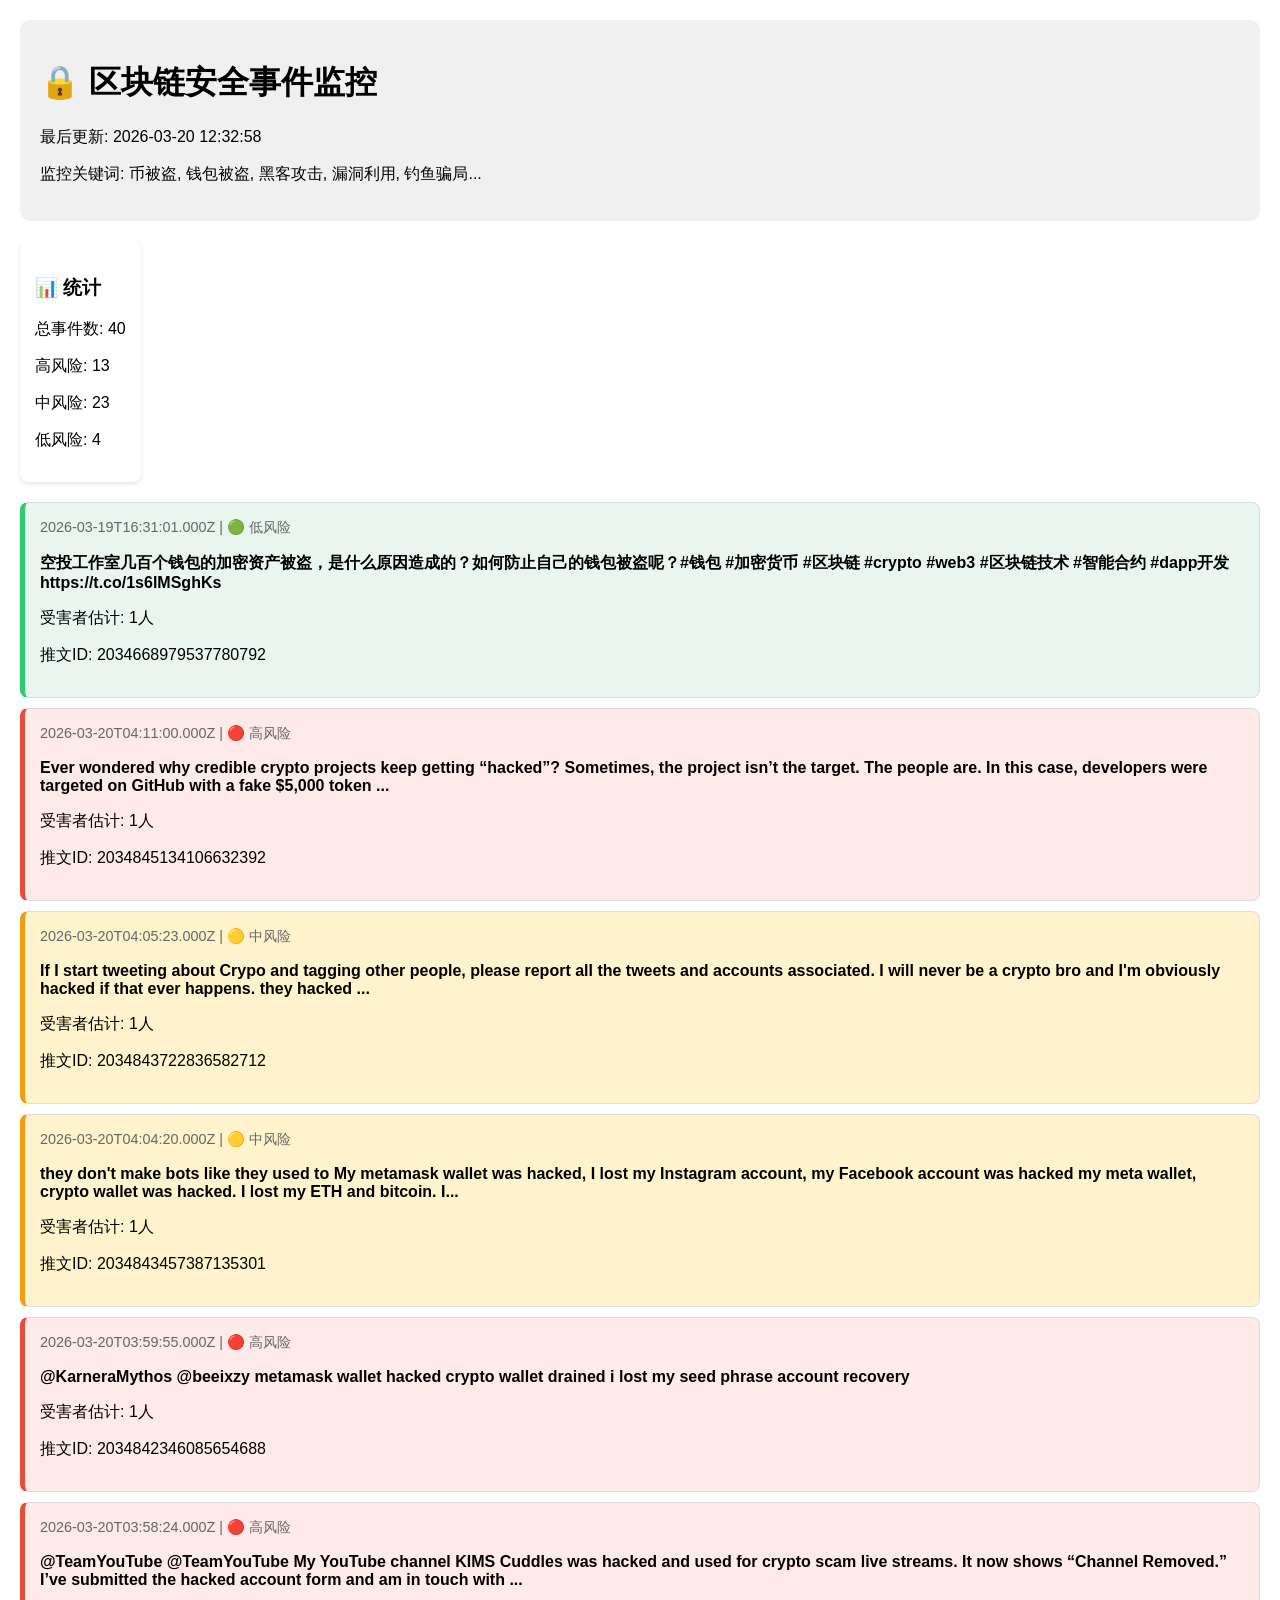
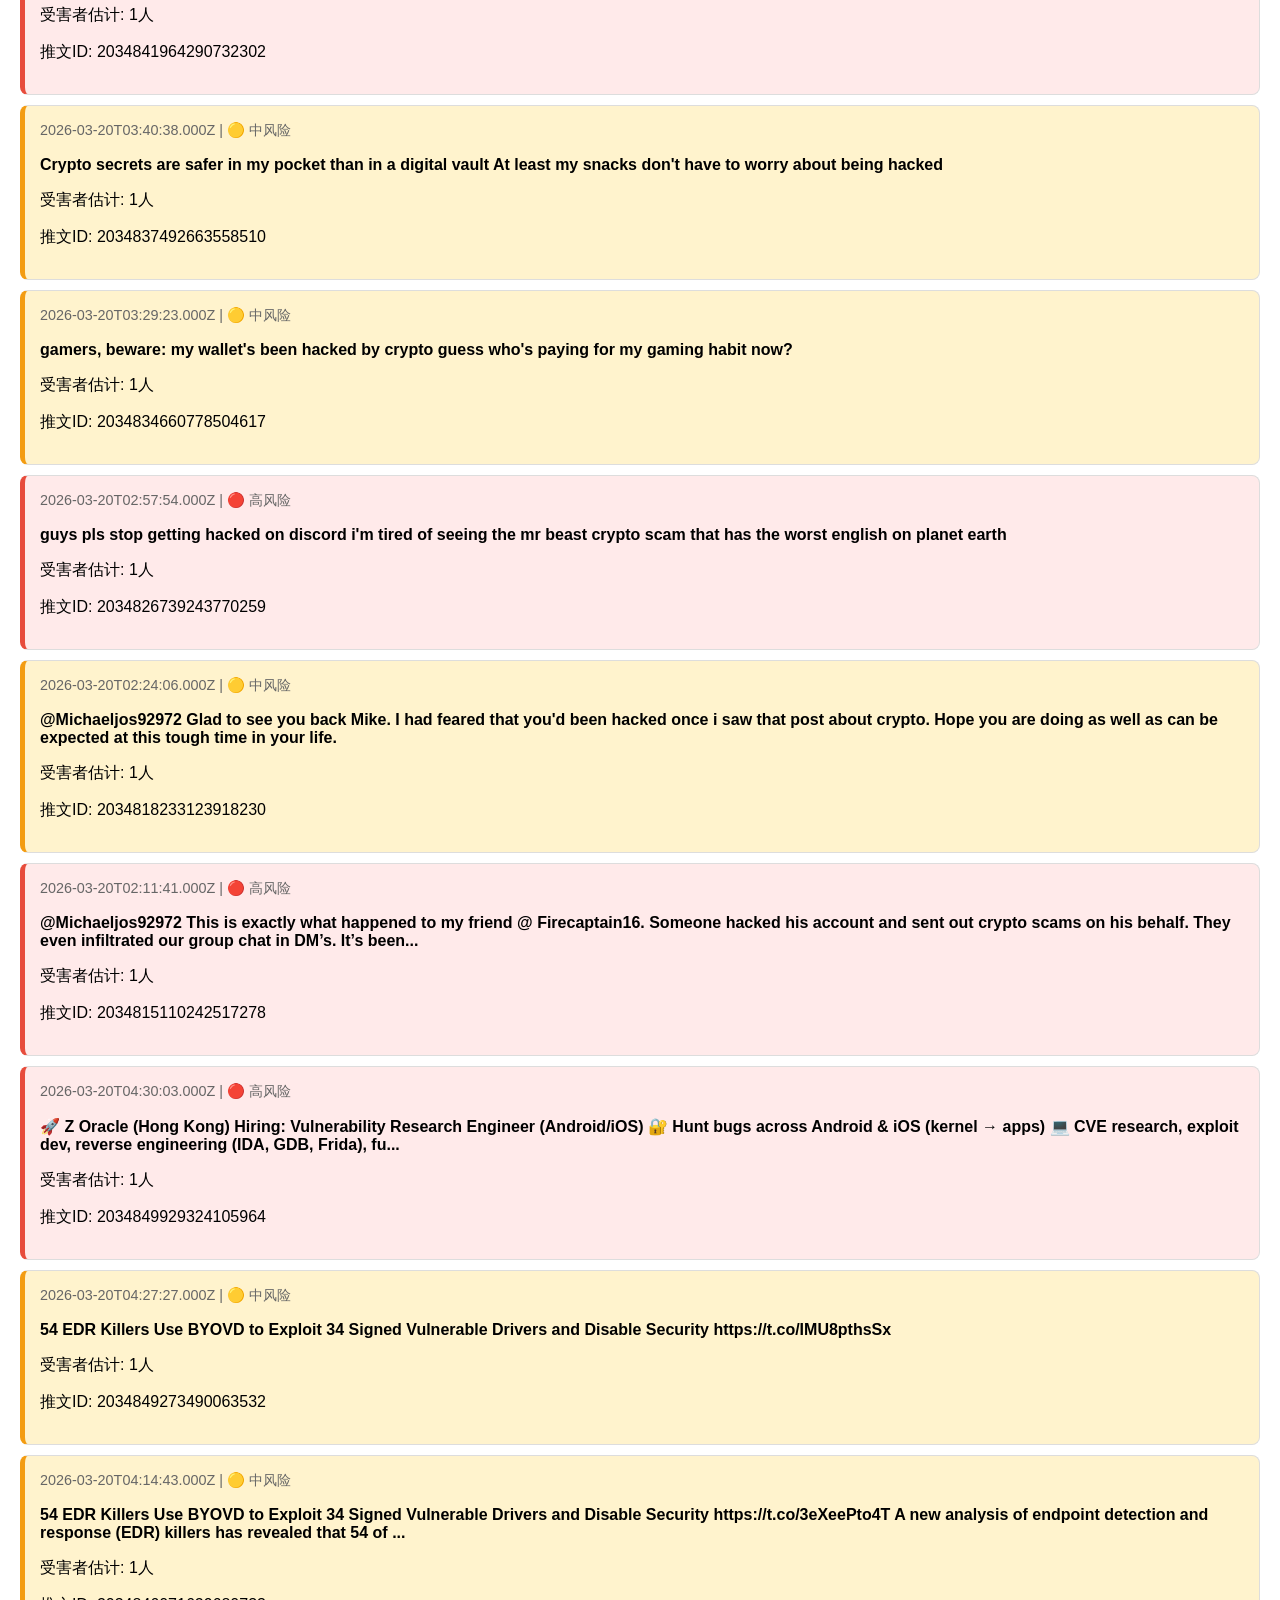
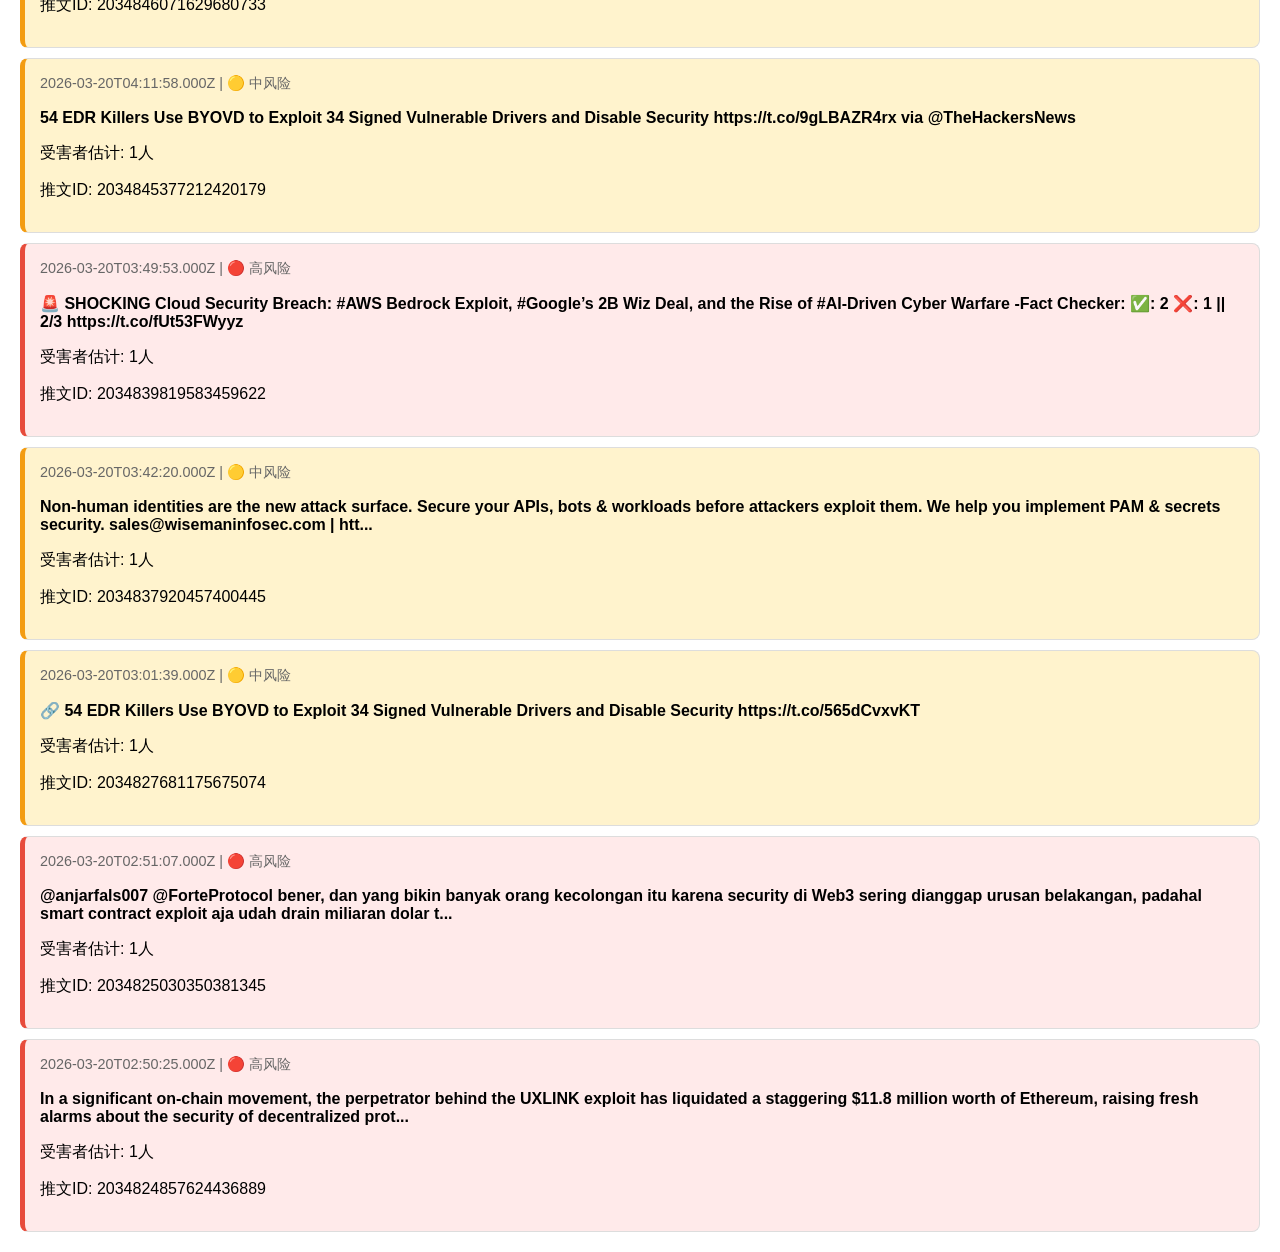
==== index.html @ 9e8b18be "Update security data 2026-03-20 12:32" ====
<!DOCTYPE html>
<html lang="zh-CN">
<head>
    <meta charset="UTF-8">
    <meta name="viewport" content="width=device-width, initial-scale=1.0">
    <title>区块链安全事件监控</title>
    <style>
        body { font-family: -apple-system, BlinkMacSystemFont, 'Segoe UI', Roboto, sans-serif; margin: 20px; }
        .header { background: #f0f0f0; padding: 20px; border-radius: 10px; margin-bottom: 20px; }
        .event { border: 1px solid #ddd; padding: 15px; margin: 10px 0; border-radius: 8px; }
        .high-risk { border-left: 5px solid #e74c3c; background: #ffeaea; }
        .medium-risk { border-left: 5px solid #f39c12; background: #fff3cd; }
        .low-risk { border-left: 5px solid #2ecc71; background: #e8f6ef; }
        .timestamp { color: #666; font-size: 0.9em; }
        .stats { display: flex; gap: 20px; margin: 20px 0; }
        .stat-box { background: white; padding: 15px; border-radius: 8px; box-shadow: 0 2px 4px rgba(0,0,0,0.1); }
    </style>
</head>
<body>
    <div class="header">
        <h1>🔒 区块链安全事件监控</h1>
        <p>最后更新: 2026-03-20 12:32:58</p>
        <p>监控关键词: 币被盗, 钱包被盗, 黑客攻击, 漏洞利用, 钓鱼骗局...</p>
    </div>
    
    <div class="stats">
        <div class="stat-box">
            <h3>📊 统计</h3>
            <p>总事件数: 40</p>
            <p>高风险: 13</p>
            <p>中风险: 23</p>
            <p>低风险: 4</p>
        </div>
    </div>

    <div class="event low-risk">
        <div class="timestamp">2026-03-19T16:31:01.000Z | 🟢 低风险</div>
        <p><strong>空投工作室几百个钱包的加密资产被盗，是什么原因造成的？如何防止自己的钱包被盗呢？#钱包 #加密货币 #区块链 #crypto #web3  #区块链技术 #智能合约 #dapp开发 https://t.co/1s6lMSghKs</strong></p>
        <p>受害者估计: 1人</p>
        <p>推文ID: 2034668979537780792</p>
    </div>

    <div class="event high-risk">
        <div class="timestamp">2026-03-20T04:11:00.000Z | 🔴 高风险</div>
        <p><strong>Ever wondered why credible crypto projects keep getting “hacked”?

Sometimes, the project isn’t the target.

The people are.

In this case, developers were targeted on GitHub with a fake $5,000 token ...</strong></p>
        <p>受害者估计: 1人</p>
        <p>推文ID: 2034845134106632392</p>
    </div>

    <div class="event medium-risk">
        <div class="timestamp">2026-03-20T04:05:23.000Z | 🟡 中风险</div>
        <p><strong>If I start tweeting about Crypo and tagging other people, please report all the tweets and accounts associated. I will never be a crypto bro and I'm obviously hacked if that ever happens. they hacked ...</strong></p>
        <p>受害者估计: 1人</p>
        <p>推文ID: 2034843722836582712</p>
    </div>

    <div class="event medium-risk">
        <div class="timestamp">2026-03-20T04:04:20.000Z | 🟡 中风险</div>
        <p><strong>they don't make bots like they used to My metamask wallet was hacked, I lost my Instagram account, my Facebook account was hacked my meta wallet, crypto wallet was hacked. I lost my ETH and bitcoin. I...</strong></p>
        <p>受害者估计: 1人</p>
        <p>推文ID: 2034843457387135301</p>
    </div>

    <div class="event high-risk">
        <div class="timestamp">2026-03-20T03:59:55.000Z | 🔴 高风险</div>
        <p><strong>@KarneraMythos @beeixzy metamask wallet hacked crypto wallet drained i lost my seed phrase account recovery</strong></p>
        <p>受害者估计: 1人</p>
        <p>推文ID: 2034842346085654688</p>
    </div>

    <div class="event high-risk">
        <div class="timestamp">2026-03-20T03:58:24.000Z | 🔴 高风险</div>
        <p><strong>@TeamYouTube @TeamYouTube My YouTube channel KIMS Cuddles was hacked and used for crypto scam live streams.
It now shows “Channel Removed.”
I’ve submitted the hacked account form and am in touch with ...</strong></p>
        <p>受害者估计: 1人</p>
        <p>推文ID: 2034841964290732302</p>
    </div>

    <div class="event medium-risk">
        <div class="timestamp">2026-03-20T03:40:38.000Z | 🟡 中风险</div>
        <p><strong>Crypto secrets are safer in my pocket than in a digital vault At least my snacks don't have to worry about being hacked</strong></p>
        <p>受害者估计: 1人</p>
        <p>推文ID: 2034837492663558510</p>
    </div>

    <div class="event medium-risk">
        <div class="timestamp">2026-03-20T03:29:23.000Z | 🟡 中风险</div>
        <p><strong>gamers, beware: my wallet's been hacked by crypto guess who's paying for my gaming habit now?</strong></p>
        <p>受害者估计: 1人</p>
        <p>推文ID: 2034834660778504617</p>
    </div>

    <div class="event high-risk">
        <div class="timestamp">2026-03-20T02:57:54.000Z | 🔴 高风险</div>
        <p><strong>guys pls stop getting hacked on discord i'm tired of seeing the mr beast crypto scam that has the worst english on planet earth</strong></p>
        <p>受害者估计: 1人</p>
        <p>推文ID: 2034826739243770259</p>
    </div>

    <div class="event medium-risk">
        <div class="timestamp">2026-03-20T02:24:06.000Z | 🟡 中风险</div>
        <p><strong>@Michaeljos92972 Glad to see you back Mike. I had feared that you'd been hacked once i saw that post about crypto. Hope you are doing as well as can be expected at this tough time in your life.</strong></p>
        <p>受害者估计: 1人</p>
        <p>推文ID: 2034818233123918230</p>
    </div>

    <div class="event high-risk">
        <div class="timestamp">2026-03-20T02:11:41.000Z | 🔴 高风险</div>
        <p><strong>@Michaeljos92972 This is exactly what happened to my friend @ Firecaptain16. Someone hacked his account and sent out crypto scams on his behalf. They even infiltrated our group chat in DM’s. It’s been...</strong></p>
        <p>受害者估计: 1人</p>
        <p>推文ID: 2034815110242517278</p>
    </div>

    <div class="event high-risk">
        <div class="timestamp">2026-03-20T04:30:03.000Z | 🔴 高风险</div>
        <p><strong>🚀 Z Oracle (Hong Kong) Hiring: Vulnerability Research Engineer (Android/iOS)
🔐 Hunt bugs across Android &amp; iOS (kernel → apps)
💻 CVE research, exploit dev, reverse engineering (IDA, GDB, Frida), fu...</strong></p>
        <p>受害者估计: 1人</p>
        <p>推文ID: 2034849929324105964</p>
    </div>

    <div class="event medium-risk">
        <div class="timestamp">2026-03-20T04:27:27.000Z | 🟡 中风险</div>
        <p><strong>54 EDR Killers Use BYOVD to Exploit 34 Signed Vulnerable Drivers and Disable Security https://t.co/IMU8pthsSx</strong></p>
        <p>受害者估计: 1人</p>
        <p>推文ID: 2034849273490063532</p>
    </div>

    <div class="event medium-risk">
        <div class="timestamp">2026-03-20T04:14:43.000Z | 🟡 中风险</div>
        <p><strong>54 EDR Killers Use BYOVD to Exploit 34 Signed Vulnerable Drivers and Disable Security https://t.co/3eXeePto4T 

A new analysis of endpoint detection and response (EDR) killers has revealed that 54 of ...</strong></p>
        <p>受害者估计: 1人</p>
        <p>推文ID: 2034846071629680733</p>
    </div>

    <div class="event medium-risk">
        <div class="timestamp">2026-03-20T04:11:58.000Z | 🟡 中风险</div>
        <p><strong>54 EDR Killers Use BYOVD to Exploit 34 Signed Vulnerable Drivers and Disable Security https://t.co/9gLBAZR4rx via @TheHackersNews</strong></p>
        <p>受害者估计: 1人</p>
        <p>推文ID: 2034845377212420179</p>
    </div>

    <div class="event high-risk">
        <div class="timestamp">2026-03-20T03:49:53.000Z | 🔴 高风险</div>
        <p><strong>🚨 SHOCKING Cloud Security Breach: #AWS Bedrock Exploit, #Google’s 2B Wiz Deal, and the Rise of #AI-Driven Cyber Warfare

-Fact Checker: ✅: 2 ❌: 1 || 2/3

https://t.co/fUt53FWyyz</strong></p>
        <p>受害者估计: 1人</p>
        <p>推文ID: 2034839819583459622</p>
    </div>

    <div class="event medium-risk">
        <div class="timestamp">2026-03-20T03:42:20.000Z | 🟡 中风险</div>
        <p><strong>Non-human identities are the new attack surface. Secure your APIs, bots &amp; workloads before attackers exploit them. We help you implement PAM &amp; secrets security.
sales@wisemaninfosec.com
 | htt...</strong></p>
        <p>受害者估计: 1人</p>
        <p>推文ID: 2034837920457400445</p>
    </div>

    <div class="event medium-risk">
        <div class="timestamp">2026-03-20T03:01:39.000Z | 🟡 中风险</div>
        <p><strong>🔗 54 EDR Killers Use BYOVD to Exploit 34 Signed Vulnerable Drivers and Disable Security
https://t.co/565dCvxvKT</strong></p>
        <p>受害者估计: 1人</p>
        <p>推文ID: 2034827681175675074</p>
    </div>

    <div class="event high-risk">
        <div class="timestamp">2026-03-20T02:51:07.000Z | 🔴 高风险</div>
        <p><strong>@anjarfals007 @ForteProtocol bener, dan yang bikin banyak orang kecolongan itu karena security di Web3 sering dianggap urusan belakangan, padahal smart contract exploit aja udah drain miliaran dolar t...</strong></p>
        <p>受害者估计: 1人</p>
        <p>推文ID: 2034825030350381345</p>
    </div>

    <div class="event high-risk">
        <div class="timestamp">2026-03-20T02:50:25.000Z | 🔴 高风险</div>
        <p><strong>In a significant on-chain movement, the perpetrator behind the UXLINK exploit has liquidated a staggering $11.8 million worth of Ethereum, raising fresh alarms about the security of decentralized prot...</strong></p>
        <p>受害者估计: 1人</p>
        <p>推文ID: 2034824857624436889</p>
    </div>

</body>
</html>
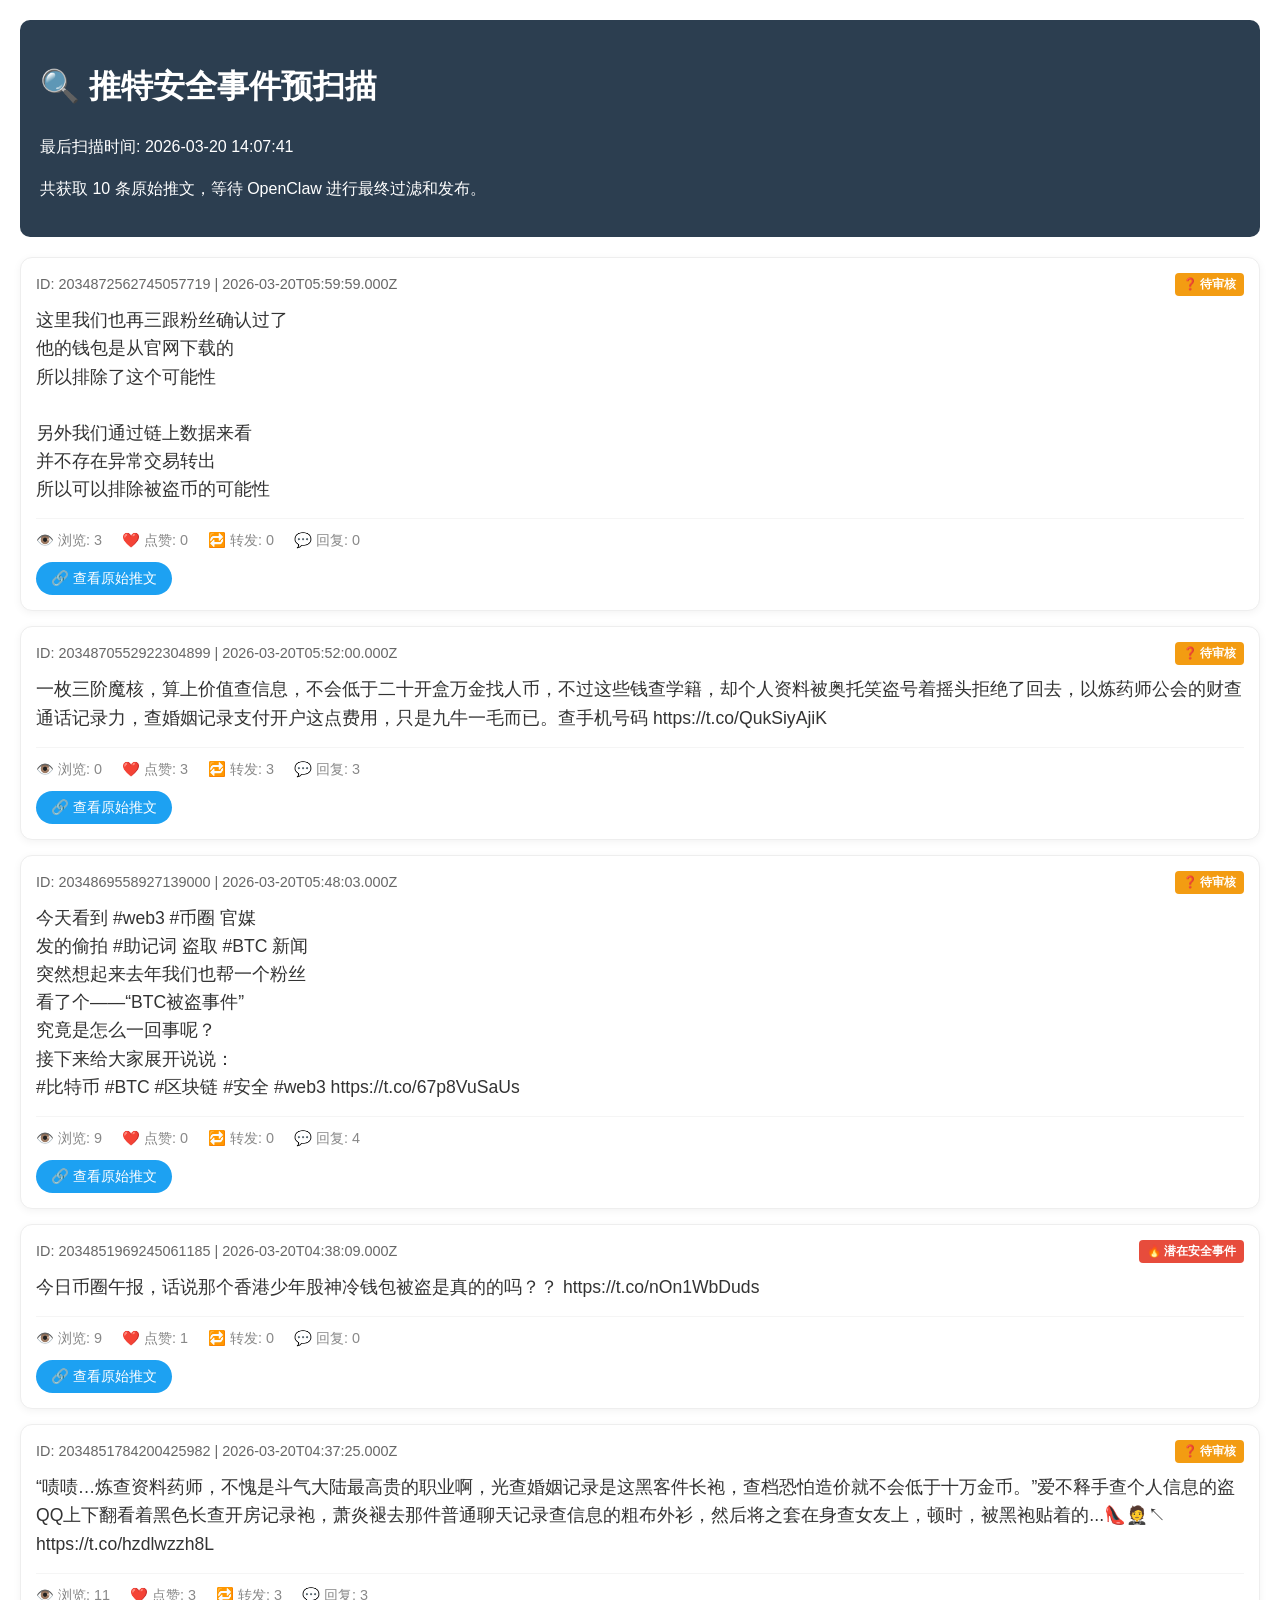
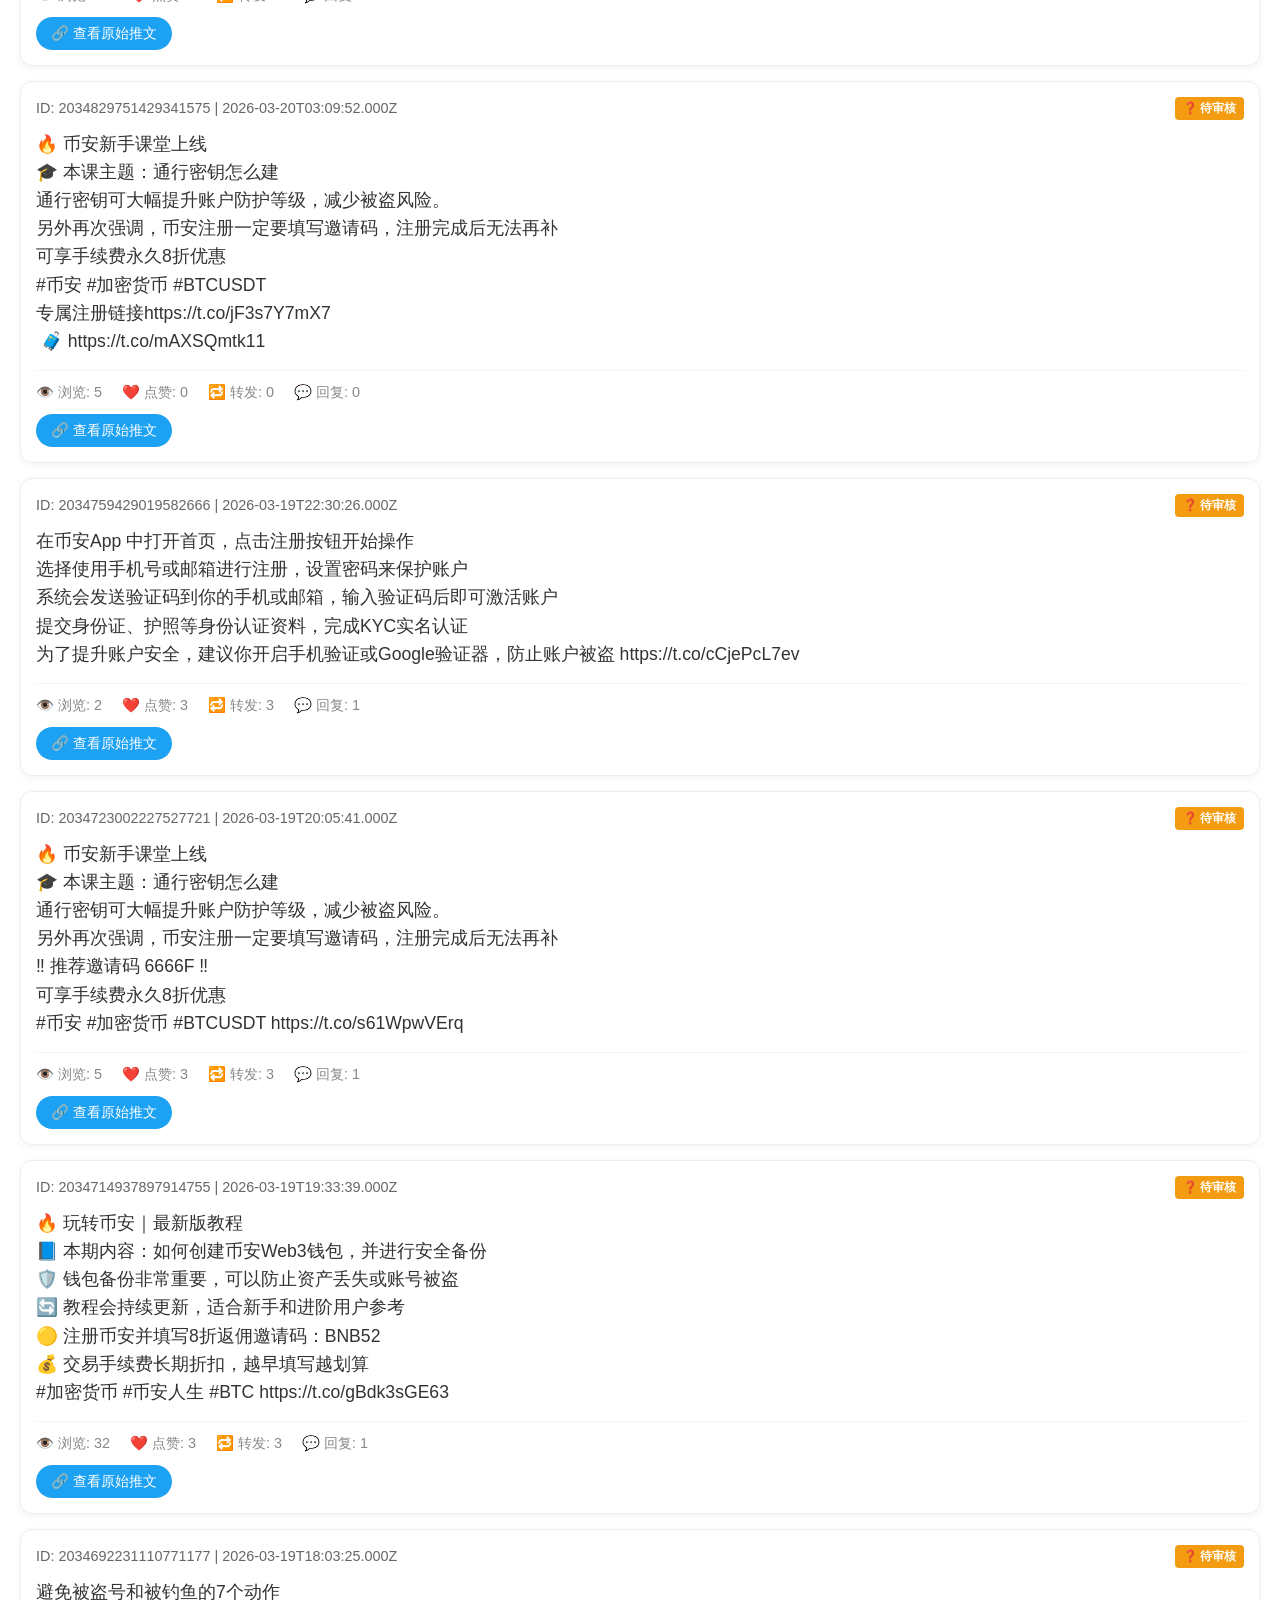
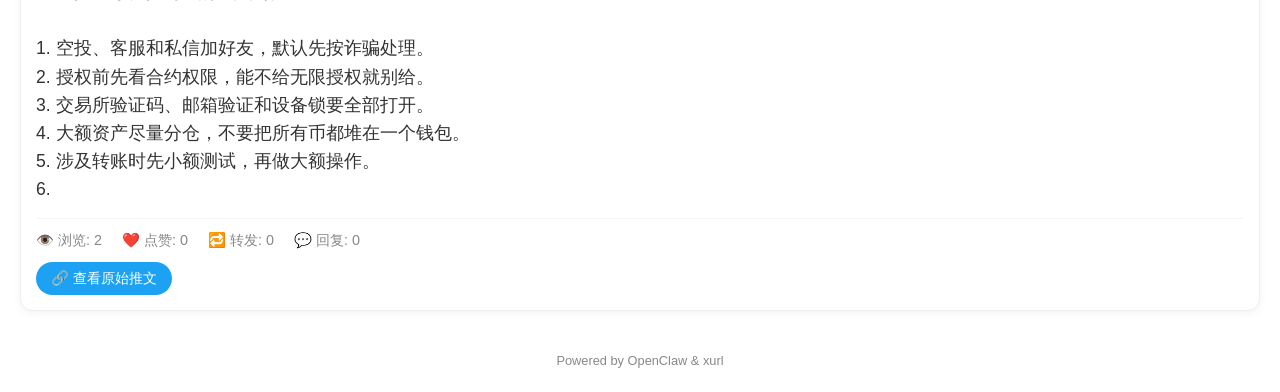
==== commit 4ff0baa1: "Update security data 2026-03-20 14:07" ====
--- a/index.html
+++ b/index.html
@@ -3,194 +3,224 @@
 <head>
     <meta charset="UTF-8">
     <meta name="viewport" content="width=device-width, initial-scale=1.0">
-    <title>区块链安全事件监控</title>
+    <title>区块链安全事件监控 - 待审核</title>
     <style>
-        body { font-family: -apple-system, BlinkMacSystemFont, 'Segoe UI', Roboto, sans-serif; margin: 20px; }
-        .header { background: #f0f0f0; padding: 20px; border-radius: 10px; margin-bottom: 20px; }
-        .event { border: 1px solid #ddd; padding: 15px; margin: 10px 0; border-radius: 8px; }
-        .high-risk { border-left: 5px solid #e74c3c; background: #ffeaea; }
-        .medium-risk { border-left: 5px solid #f39c12; background: #fff3cd; }
-        .low-risk { border-left: 5px solid #2ecc71; background: #e8f6ef; }
-        .timestamp { color: #666; font-size: 0.9em; }
-        .stats { display: flex; gap: 20px; margin: 20px 0; }
-        .stat-box { background: white; padding: 15px; border-radius: 8px; box-shadow: 0 2px 4px rgba(0,0,0,0.1); }
+        body { font-family: -apple-system, BlinkMacSystemFont, 'Segoe UI', Roboto, sans-serif; margin: 20px; line-height: 1.6; color: #333; }
+        .header { background: #2c3e50; color: white; padding: 20px; border-radius: 10px; margin-bottom: 20px; }
+        .tweet-card { border: 1px solid #eee; padding: 15px; margin: 15px 0; border-radius: 12px; transition: transform 0.2s; background: #fff; box-shadow: 0 2px 8px rgba(0,0,0,0.05); }
+        .tweet-card:hover { transform: translateY(-2px); box-shadow: 0 4px 12px rgba(0,0,0,0.1); }
+        .tweet-header { display: flex; justify-content: space-between; margin-bottom: 10px; font-size: 0.9em; color: #666; }
+        .tweet-text { font-size: 1.1em; margin-bottom: 15px; white-space: pre-wrap; }
+        .tweet-metrics { display: flex; gap: 20px; font-size: 0.9em; color: #888; border-top: 1px solid #f5f5f5; padding-top: 10px; }
+        .metric-item { display: flex; align-items: center; gap: 5px; }
+        .tweet-link { display: inline-block; background: #1da1f2; color: white; padding: 5px 15px; border-radius: 20px; text-decoration: none; font-size: 0.9em; margin-top: 10px; }
+        .tweet-link:hover { background: #1991db; }
+        .tag { padding: 2px 8px; border-radius: 4px; font-size: 0.8em; font-weight: bold; }
+        .tag-security { background: #e74c3c; color: white; }
+        .tag-maybe { background: #f39c12; color: white; }
     </style>
 </head>
 <body>
     <div class="header">
-        <h1>🔒 区块链安全事件监控</h1>
-        <p>最后更新: 2026-03-20 12:32:58</p>
-        <p>监控关键词: 币被盗, 钱包被盗, 黑客攻击, 漏洞利用, 钓鱼骗局...</p>
-    </div>
-    
-    <div class="stats">
-        <div class="stat-box">
-            <h3>📊 统计</h3>
-            <p>总事件数: 40</p>
-            <p>高风险: 13</p>
-            <p>中风险: 23</p>
-            <p>低风险: 4</p>
-        </div>
-    </div>
-
-    <div class="event low-risk">
-        <div class="timestamp">2026-03-19T16:31:01.000Z | 🟢 低风险</div>
-        <p><strong>空投工作室几百个钱包的加密资产被盗，是什么原因造成的？如何防止自己的钱包被盗呢？#钱包 #加密货币 #区块链 #crypto #web3  #区块链技术 #智能合约 #dapp开发 https://t.co/1s6lMSghKs</strong></p>
-        <p>受害者估计: 1人</p>
-        <p>推文ID: 2034668979537780792</p>
-    </div>
-
-    <div class="event high-risk">
-        <div class="timestamp">2026-03-20T04:11:00.000Z | 🔴 高风险</div>
-        <p><strong>Ever wondered why credible crypto projects keep getting “hacked”?
-
-Sometimes, the project isn’t the target.
-
-The people are.
-
-In this case, developers were targeted on GitHub with a fake $5,000 token ...</strong></p>
-        <p>受害者估计: 1人</p>
-        <p>推文ID: 2034845134106632392</p>
-    </div>
-
-    <div class="event medium-risk">
-        <div class="timestamp">2026-03-20T04:05:23.000Z | 🟡 中风险</div>
-        <p><strong>If I start tweeting about Crypo and tagging other people, please report all the tweets and accounts associated. I will never be a crypto bro and I'm obviously hacked if that ever happens. they hacked ...</strong></p>
-        <p>受害者估计: 1人</p>
-        <p>推文ID: 2034843722836582712</p>
-    </div>
-
-    <div class="event medium-risk">
-        <div class="timestamp">2026-03-20T04:04:20.000Z | 🟡 中风险</div>
-        <p><strong>they don't make bots like they used to My metamask wallet was hacked, I lost my Instagram account, my Facebook account was hacked my meta wallet, crypto wallet was hacked. I lost my ETH and bitcoin. I...</strong></p>
-        <p>受害者估计: 1人</p>
-        <p>推文ID: 2034843457387135301</p>
-    </div>
-
-    <div class="event high-risk">
-        <div class="timestamp">2026-03-20T03:59:55.000Z | 🔴 高风险</div>
-        <p><strong>@KarneraMythos @beeixzy metamask wallet hacked crypto wallet drained i lost my seed phrase account recovery</strong></p>
-        <p>受害者估计: 1人</p>
-        <p>推文ID: 2034842346085654688</p>
-    </div>
-
-    <div class="event high-risk">
-        <div class="timestamp">2026-03-20T03:58:24.000Z | 🔴 高风险</div>
-        <p><strong>@TeamYouTube @TeamYouTube My YouTube channel KIMS Cuddles was hacked and used for crypto scam live streams.
-It now shows “Channel Removed.”
-I’ve submitted the hacked account form and am in touch with ...</strong></p>
-        <p>受害者估计: 1人</p>
-        <p>推文ID: 2034841964290732302</p>
-    </div>
-
-    <div class="event medium-risk">
-        <div class="timestamp">2026-03-20T03:40:38.000Z | 🟡 中风险</div>
-        <p><strong>Crypto secrets are safer in my pocket than in a digital vault At least my snacks don't have to worry about being hacked</strong></p>
-        <p>受害者估计: 1人</p>
-        <p>推文ID: 2034837492663558510</p>
-    </div>
-
-    <div class="event medium-risk">
-        <div class="timestamp">2026-03-20T03:29:23.000Z | 🟡 中风险</div>
-        <p><strong>gamers, beware: my wallet's been hacked by crypto guess who's paying for my gaming habit now?</strong></p>
-        <p>受害者估计: 1人</p>
-        <p>推文ID: 2034834660778504617</p>
-    </div>
-
-    <div class="event high-risk">
-        <div class="timestamp">2026-03-20T02:57:54.000Z | 🔴 高风险</div>
-        <p><strong>guys pls stop getting hacked on discord i'm tired of seeing the mr beast crypto scam that has the worst english on planet earth</strong></p>
-        <p>受害者估计: 1人</p>
-        <p>推文ID: 2034826739243770259</p>
-    </div>
-
-    <div class="event medium-risk">
-        <div class="timestamp">2026-03-20T02:24:06.000Z | 🟡 中风险</div>
-        <p><strong>@Michaeljos92972 Glad to see you back Mike. I had feared that you'd been hacked once i saw that post about crypto. Hope you are doing as well as can be expected at this tough time in your life.</strong></p>
-        <p>受害者估计: 1人</p>
-        <p>推文ID: 2034818233123918230</p>
-    </div>
-
-    <div class="event high-risk">
-        <div class="timestamp">2026-03-20T02:11:41.000Z | 🔴 高风险</div>
-        <p><strong>@Michaeljos92972 This is exactly what happened to my friend @ Firecaptain16. Someone hacked his account and sent out crypto scams on his behalf. They even infiltrated our group chat in DM’s. It’s been...</strong></p>
-        <p>受害者估计: 1人</p>
-        <p>推文ID: 2034815110242517278</p>
-    </div>
-
-    <div class="event high-risk">
-        <div class="timestamp">2026-03-20T04:30:03.000Z | 🔴 高风险</div>
-        <p><strong>🚀 Z Oracle (Hong Kong) Hiring: Vulnerability Research Engineer (Android/iOS)
-🔐 Hunt bugs across Android &amp; iOS (kernel → apps)
-💻 CVE research, exploit dev, reverse engineering (IDA, GDB, Frida), fu...</strong></p>
-        <p>受害者估计: 1人</p>
-        <p>推文ID: 2034849929324105964</p>
-    </div>
-
-    <div class="event medium-risk">
-        <div class="timestamp">2026-03-20T04:27:27.000Z | 🟡 中风险</div>
-        <p><strong>54 EDR Killers Use BYOVD to Exploit 34 Signed Vulnerable Drivers and Disable Security https://t.co/IMU8pthsSx</strong></p>
-        <p>受害者估计: 1人</p>
-        <p>推文ID: 2034849273490063532</p>
-    </div>
-
-    <div class="event medium-risk">
-        <div class="timestamp">2026-03-20T04:14:43.000Z | 🟡 中风险</div>
-        <p><strong>54 EDR Killers Use BYOVD to Exploit 34 Signed Vulnerable Drivers and Disable Security https://t.co/3eXeePto4T 
-
-A new analysis of endpoint detection and response (EDR) killers has revealed that 54 of ...</strong></p>
-        <p>受害者估计: 1人</p>
-        <p>推文ID: 2034846071629680733</p>
-    </div>
-
-    <div class="event medium-risk">
-        <div class="timestamp">2026-03-20T04:11:58.000Z | 🟡 中风险</div>
-        <p><strong>54 EDR Killers Use BYOVD to Exploit 34 Signed Vulnerable Drivers and Disable Security https://t.co/9gLBAZR4rx via @TheHackersNews</strong></p>
-        <p>受害者估计: 1人</p>
-        <p>推文ID: 2034845377212420179</p>
-    </div>
-
-    <div class="event high-risk">
-        <div class="timestamp">2026-03-20T03:49:53.000Z | 🔴 高风险</div>
-        <p><strong>🚨 SHOCKING Cloud Security Breach: #AWS Bedrock Exploit, #Google’s 2B Wiz Deal, and the Rise of #AI-Driven Cyber Warfare
-
--Fact Checker: ✅: 2 ❌: 1 || 2/3
-
-https://t.co/fUt53FWyyz</strong></p>
-        <p>受害者估计: 1人</p>
-        <p>推文ID: 2034839819583459622</p>
-    </div>
-
-    <div class="event medium-risk">
-        <div class="timestamp">2026-03-20T03:42:20.000Z | 🟡 中风险</div>
-        <p><strong>Non-human identities are the new attack surface. Secure your APIs, bots &amp; workloads before attackers exploit them. We help you implement PAM &amp; secrets security.
-sales@wisemaninfosec.com
- | htt...</strong></p>
-        <p>受害者估计: 1人</p>
-        <p>推文ID: 2034837920457400445</p>
-    </div>
-
-    <div class="event medium-risk">
-        <div class="timestamp">2026-03-20T03:01:39.000Z | 🟡 中风险</div>
-        <p><strong>🔗 54 EDR Killers Use BYOVD to Exploit 34 Signed Vulnerable Drivers and Disable Security
-https://t.co/565dCvxvKT</strong></p>
-        <p>受害者估计: 1人</p>
-        <p>推文ID: 2034827681175675074</p>
-    </div>
-
-    <div class="event high-risk">
-        <div class="timestamp">2026-03-20T02:51:07.000Z | 🔴 高风险</div>
-        <p><strong>@anjarfals007 @ForteProtocol bener, dan yang bikin banyak orang kecolongan itu karena security di Web3 sering dianggap urusan belakangan, padahal smart contract exploit aja udah drain miliaran dolar t...</strong></p>
-        <p>受害者估计: 1人</p>
-        <p>推文ID: 2034825030350381345</p>
-    </div>
-
-    <div class="event high-risk">
-        <div class="timestamp">2026-03-20T02:50:25.000Z | 🔴 高风险</div>
-        <p><strong>In a significant on-chain movement, the perpetrator behind the UXLINK exploit has liquidated a staggering $11.8 million worth of Ethereum, raising fresh alarms about the security of decentralized prot...</strong></p>
-        <p>受害者估计: 1人</p>
-        <p>推文ID: 2034824857624436889</p>
-    </div>
-
+        <h1>🔍 推特安全事件预扫描</h1>
+        <p>最后扫描时间: 2026-03-20 14:07:41</p>
+        <p>共获取 10 条原始推文，等待 OpenClaw 进行最终过滤和发布。</p>
+    </div>
+
+    <div class="tweet-card">
+        <div class="tweet-header">
+            <span>ID: 2034872562745057719 | 2026-03-20T05:59:59.000Z</span>
+            <span class="tag tag-maybe">❓ 待审核</span>
+        </div>
+        <div class="tweet-text">这里我们也再三跟粉丝确认过了
+他的钱包是从官网下载的
+所以排除了这个可能性
+
+另外我们通过链上数据来看
+并不存在异常交易转出
+所以可以排除被盗币的可能性</div>
+        <div class="tweet-metrics">
+            <div class="metric-item">👁️ 浏览: 3</div>
+            <div class="metric-item">❤️ 点赞: 0</div>
+            <div class="metric-item">🔁 转发: 0</div>
+            <div class="metric-item">💬 回复: 0</div>
+        </div>
+        <a href="https://twitter.com/i/web/status/2034872562745057719" target="_blank" class="tweet-link">🔗 查看原始推文</a>
+    </div>
+
+    <div class="tweet-card">
+        <div class="tweet-header">
+            <span>ID: 2034870552922304899 | 2026-03-20T05:52:00.000Z</span>
+            <span class="tag tag-maybe">❓ 待审核</span>
+        </div>
+        <div class="tweet-text">一枚三阶魔核，算上价值查信息，不会低于二十开盒万金找人币，不过这些钱查学籍，却个人资料被奥托笑盗号着摇头拒绝了回去，以炼药师公会的财查通话记录力，查婚姻记录支付开户这点费用，只是九牛一毛而已。查手机号码 https://t.co/QukSiyAjiK</div>
+        <div class="tweet-metrics">
+            <div class="metric-item">👁️ 浏览: 0</div>
+            <div class="metric-item">❤️ 点赞: 3</div>
+            <div class="metric-item">🔁 转发: 3</div>
+            <div class="metric-item">💬 回复: 3</div>
+        </div>
+        <a href="https://twitter.com/i/web/status/2034870552922304899" target="_blank" class="tweet-link">🔗 查看原始推文</a>
+    </div>
+
+    <div class="tweet-card">
+        <div class="tweet-header">
+            <span>ID: 2034869558927139000 | 2026-03-20T05:48:03.000Z</span>
+            <span class="tag tag-maybe">❓ 待审核</span>
+        </div>
+        <div class="tweet-text">今天看到 #web3 #币圈 官媒
+发的偷拍 #助记词 盗取 #BTC 新闻
+突然想起来去年我们也帮一个粉丝
+看了个——“BTC被盗事件”
+究竟是怎么一回事呢？
+接下来给大家展开说说：
+#比特币 #BTC #区块链 #安全 #web3‌‌ https://t.co/67p8VuSaUs</div>
+        <div class="tweet-metrics">
+            <div class="metric-item">👁️ 浏览: 9</div>
+            <div class="metric-item">❤️ 点赞: 0</div>
+            <div class="metric-item">🔁 转发: 0</div>
+            <div class="metric-item">💬 回复: 4</div>
+        </div>
+        <a href="https://twitter.com/i/web/status/2034869558927139000" target="_blank" class="tweet-link">🔗 查看原始推文</a>
+    </div>
+
+    <div class="tweet-card">
+        <div class="tweet-header">
+            <span>ID: 2034851969245061185 | 2026-03-20T04:38:09.000Z</span>
+            <span class="tag tag-security">🔥 潜在安全事件</span>
+        </div>
+        <div class="tweet-text">今日币圈午报，话说那个香港少年股神冷钱包被盗是真的的吗？？ https://t.co/nOn1WbDuds</div>
+        <div class="tweet-metrics">
+            <div class="metric-item">👁️ 浏览: 9</div>
+            <div class="metric-item">❤️ 点赞: 1</div>
+            <div class="metric-item">🔁 转发: 0</div>
+            <div class="metric-item">💬 回复: 0</div>
+        </div>
+        <a href="https://twitter.com/i/web/status/2034851969245061185" target="_blank" class="tweet-link">🔗 查看原始推文</a>
+    </div>
+
+    <div class="tweet-card">
+        <div class="tweet-header">
+            <span>ID: 2034851784200425982 | 2026-03-20T04:37:25.000Z</span>
+            <span class="tag tag-maybe">❓ 待审核</span>
+        </div>
+        <div class="tweet-text">“啧啧…炼查资料药师，不愧是斗气大陆最高贵的职业啊，光查婚姻记录是这黑客件长袍，查档恐怕造价就不会低于十万金币。”爱不释手查个人信息的盗QQ上下翻看着黑色长查开房记录袍，萧炎褪去那件普通聊天记录查信息的粗布外衫，然后将之套在身查女友上，顿时，被黑袍贴着的...👠🤵↖ https://t.co/hzdlwzzh8L</div>
+        <div class="tweet-metrics">
+            <div class="metric-item">👁️ 浏览: 11</div>
+            <div class="metric-item">❤️ 点赞: 3</div>
+            <div class="metric-item">🔁 转发: 3</div>
+            <div class="metric-item">💬 回复: 3</div>
+        </div>
+        <a href="https://twitter.com/i/web/status/2034851784200425982" target="_blank" class="tweet-link">🔗 查看原始推文</a>
+    </div>
+
+    <div class="tweet-card">
+        <div class="tweet-header">
+            <span>ID: 2034829751429341575 | 2026-03-20T03:09:52.000Z</span>
+            <span class="tag tag-maybe">❓ 待审核</span>
+        </div>
+        <div class="tweet-text">🔥 币安新手课堂上线
+🎓 本课主题：通行密钥怎么建
+通行密钥可大幅提升账户防护等级，减少被盗风险。
+另外再次强调，币安注册一定要填写邀请码，注册完成后无法再补
+可享手续费永久8折优惠
+#币安 #加密货币 #BTCUSDT
+专属注册链接https://t.co/jF3s7Y7mX7
+ 🧳 https://t.co/mAXSQmtk11</div>
+        <div class="tweet-metrics">
+            <div class="metric-item">👁️ 浏览: 5</div>
+            <div class="metric-item">❤️ 点赞: 0</div>
+            <div class="metric-item">🔁 转发: 0</div>
+            <div class="metric-item">💬 回复: 0</div>
+        </div>
+        <a href="https://twitter.com/i/web/status/2034829751429341575" target="_blank" class="tweet-link">🔗 查看原始推文</a>
+    </div>
+
+    <div class="tweet-card">
+        <div class="tweet-header">
+            <span>ID: 2034759429019582666 | 2026-03-19T22:30:26.000Z</span>
+            <span class="tag tag-maybe">❓ 待审核</span>
+        </div>
+        <div class="tweet-text">在币安App 中打开首页，点击注册按钮开始操作
+选择使用手机号或邮箱进行注册，设置密码来保护账户
+系统会发送验证码到你的手机或邮箱，输入验证码后即可激活账户
+提交身份证、护照等身份认证资料，完成KYC实名认证
+为了提升账户安全，建议你开启手机验证或Google验证器，防止账户被盗 https://t.co/cCjePcL7ev</div>
+        <div class="tweet-metrics">
+            <div class="metric-item">👁️ 浏览: 2</div>
+            <div class="metric-item">❤️ 点赞: 3</div>
+            <div class="metric-item">🔁 转发: 3</div>
+            <div class="metric-item">💬 回复: 1</div>
+        </div>
+        <a href="https://twitter.com/i/web/status/2034759429019582666" target="_blank" class="tweet-link">🔗 查看原始推文</a>
+    </div>
+
+    <div class="tweet-card">
+        <div class="tweet-header">
+            <span>ID: 2034723002227527721 | 2026-03-19T20:05:41.000Z</span>
+            <span class="tag tag-maybe">❓ 待审核</span>
+        </div>
+        <div class="tweet-text">🔥 币安新手课堂上线
+🎓 本课主题：通行密钥怎么建
+通行密钥可大幅提升账户防护等级，减少被盗风险。
+另外再次强调，币安注册一定要填写邀请码，注册完成后无法再补
+‼️ 推荐邀请码 6666F ‼️
+可享手续费永久8折优惠
+#币安 #加密货币 #BTCUSDT https://t.co/s61WpwVErq</div>
+        <div class="tweet-metrics">
+            <div class="metric-item">👁️ 浏览: 5</div>
+            <div class="metric-item">❤️ 点赞: 3</div>
+            <div class="metric-item">🔁 转发: 3</div>
+            <div class="metric-item">💬 回复: 1</div>
+        </div>
+        <a href="https://twitter.com/i/web/status/2034723002227527721" target="_blank" class="tweet-link">🔗 查看原始推文</a>
+    </div>
+
+    <div class="tweet-card">
+        <div class="tweet-header">
+            <span>ID: 2034714937897914755 | 2026-03-19T19:33:39.000Z</span>
+            <span class="tag tag-maybe">❓ 待审核</span>
+        </div>
+        <div class="tweet-text">🔥 玩转币安｜最新版教程
+📘 本期内容：如何创建币安Web3钱包，并进行安全备份
+🛡️ 钱包备份非常重要，可以防止资产丢失或账号被盗
+🔄 教程会持续更新，适合新手和进阶用户参考
+🟡 注册币安并填写8折返佣邀请码：BNB52
+💰 交易手续费长期折扣，越早填写越划算
+#加密货币 #币安人生 #BTC https://t.co/gBdk3sGE63</div>
+        <div class="tweet-metrics">
+            <div class="metric-item">👁️ 浏览: 32</div>
+            <div class="metric-item">❤️ 点赞: 3</div>
+            <div class="metric-item">🔁 转发: 3</div>
+            <div class="metric-item">💬 回复: 1</div>
+        </div>
+        <a href="https://twitter.com/i/web/status/2034714937897914755" target="_blank" class="tweet-link">🔗 查看原始推文</a>
+    </div>
+
+    <div class="tweet-card">
+        <div class="tweet-header">
+            <span>ID: 2034692231110771177 | 2026-03-19T18:03:25.000Z</span>
+            <span class="tag tag-maybe">❓ 待审核</span>
+        </div>
+        <div class="tweet-text">避免被盗号和被钓鱼的7个动作
+
+1. 空投、客服和私信加好友，默认先按诈骗处理。
+2. 授权前先看合约权限，能不给无限授权就别给。
+3. 交易所验证码、邮箱验证和设备锁要全部打开。
+4. 大额资产尽量分仓，不要把所有币都堆在一个钱包。
+5. 涉及转账时先小额测试，再做大额操作。
+6.</div>
+        <div class="tweet-metrics">
+            <div class="metric-item">👁️ 浏览: 2</div>
+            <div class="metric-item">❤️ 点赞: 0</div>
+            <div class="metric-item">🔁 转发: 0</div>
+            <div class="metric-item">💬 回复: 0</div>
+        </div>
+        <a href="https://twitter.com/i/web/status/2034692231110771177" target="_blank" class="tweet-link">🔗 查看原始推文</a>
+    </div>
+
+    <footer style="text-align: center; margin-top: 40px; color: #888; font-size: 0.8em;">
+        Powered by OpenClaw & xurl
+    </footer>
 </body>
 </html>
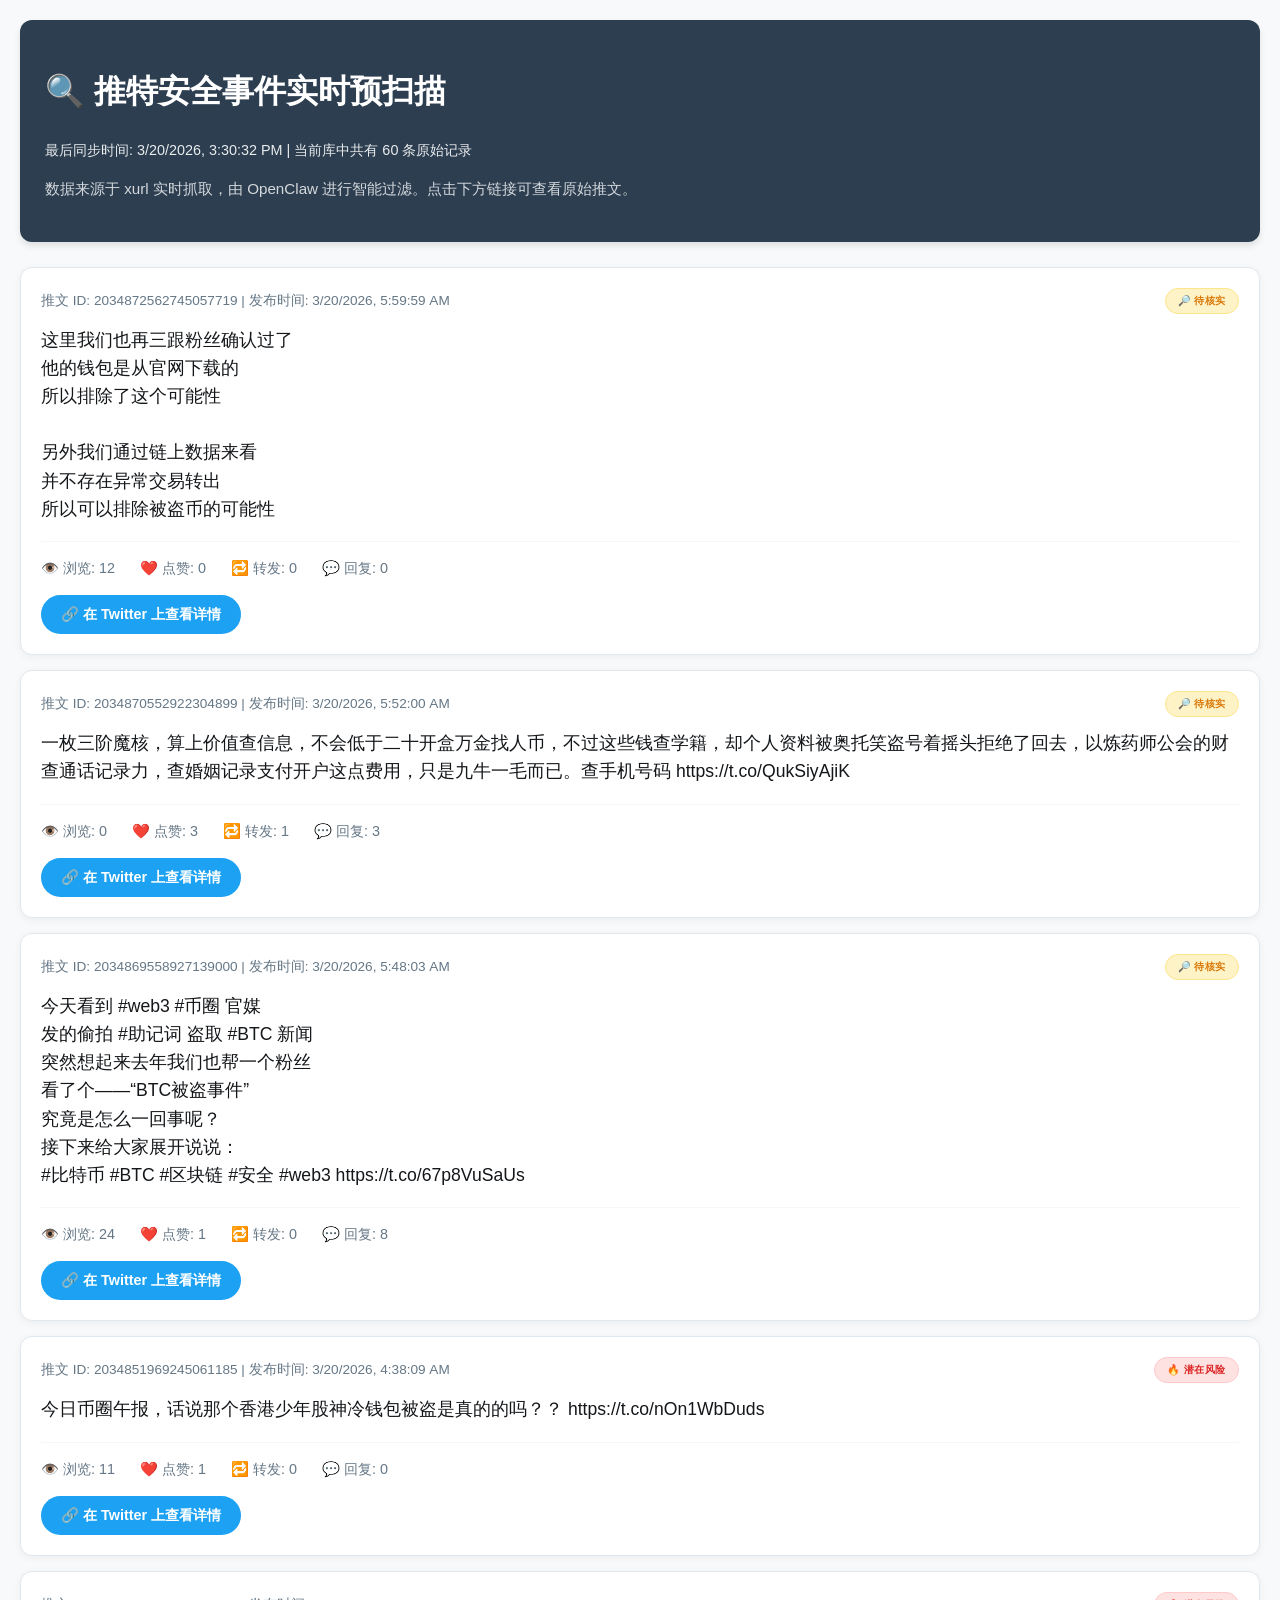
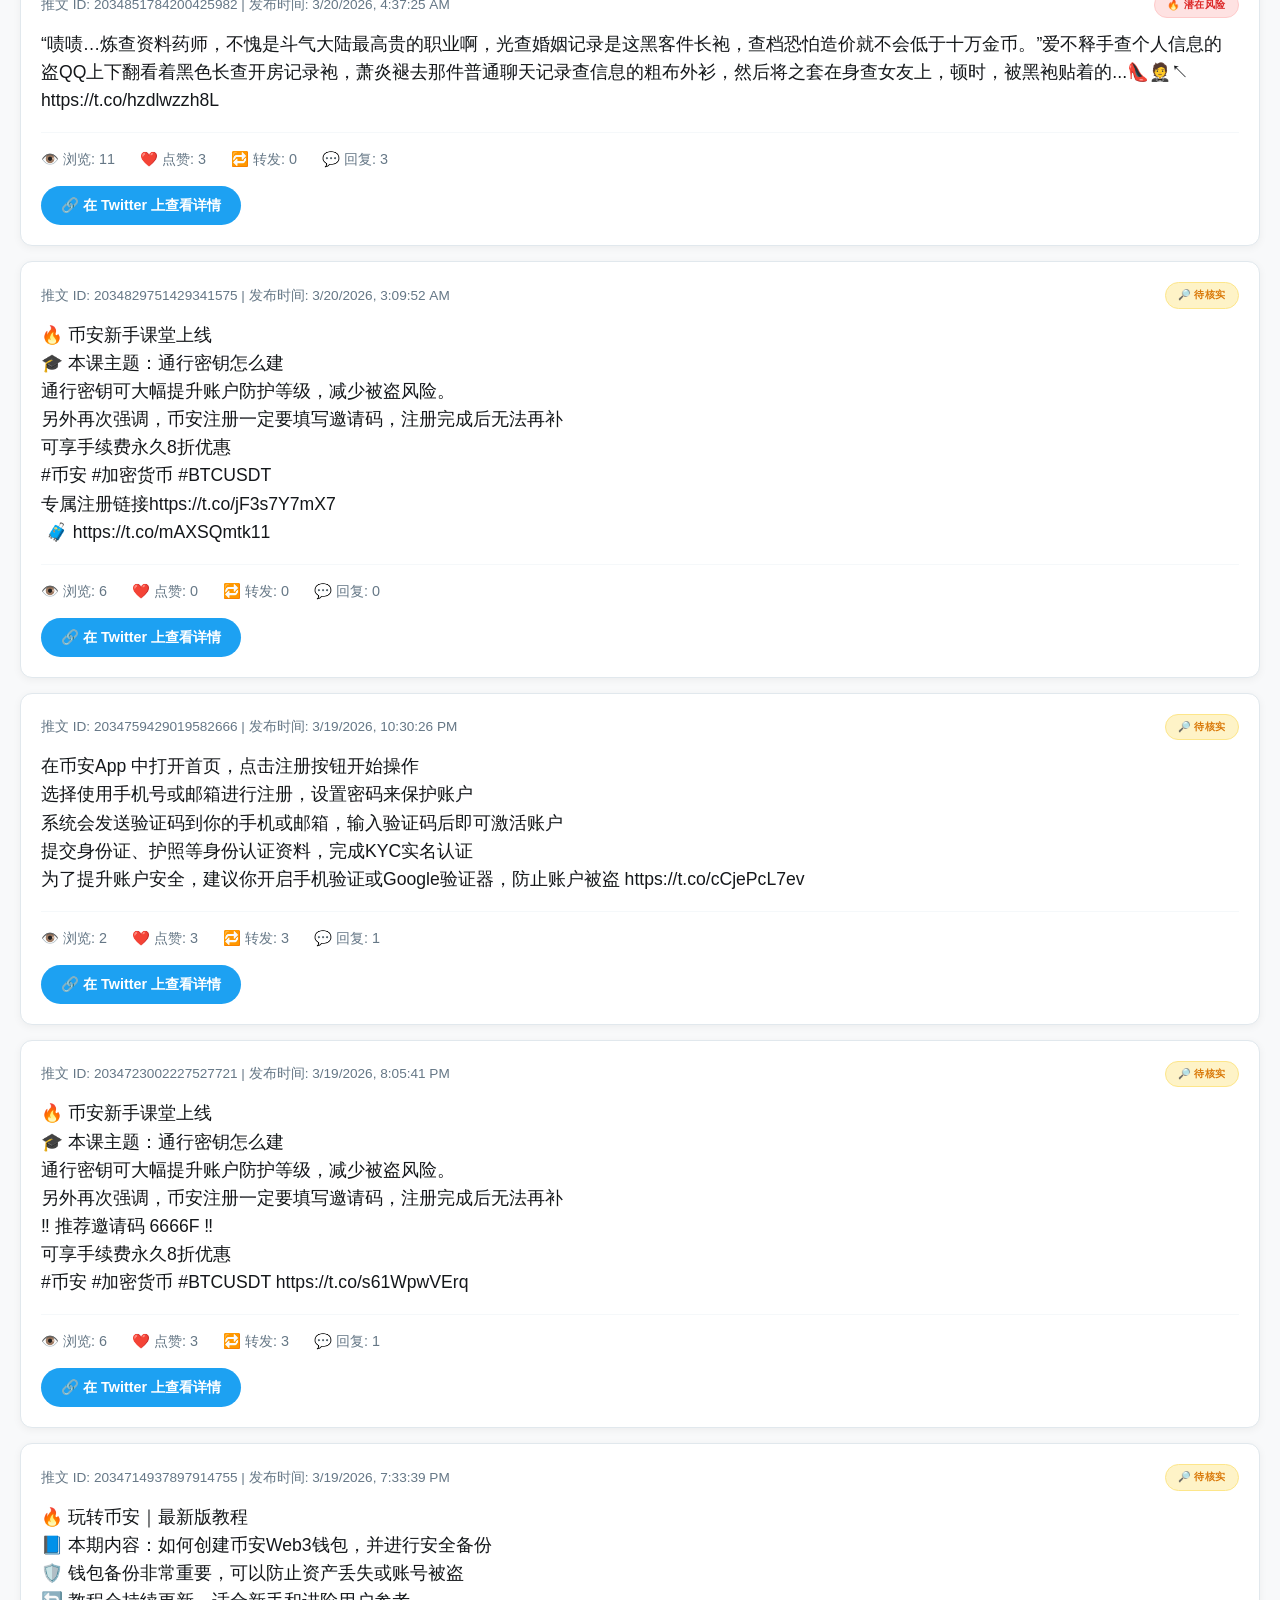
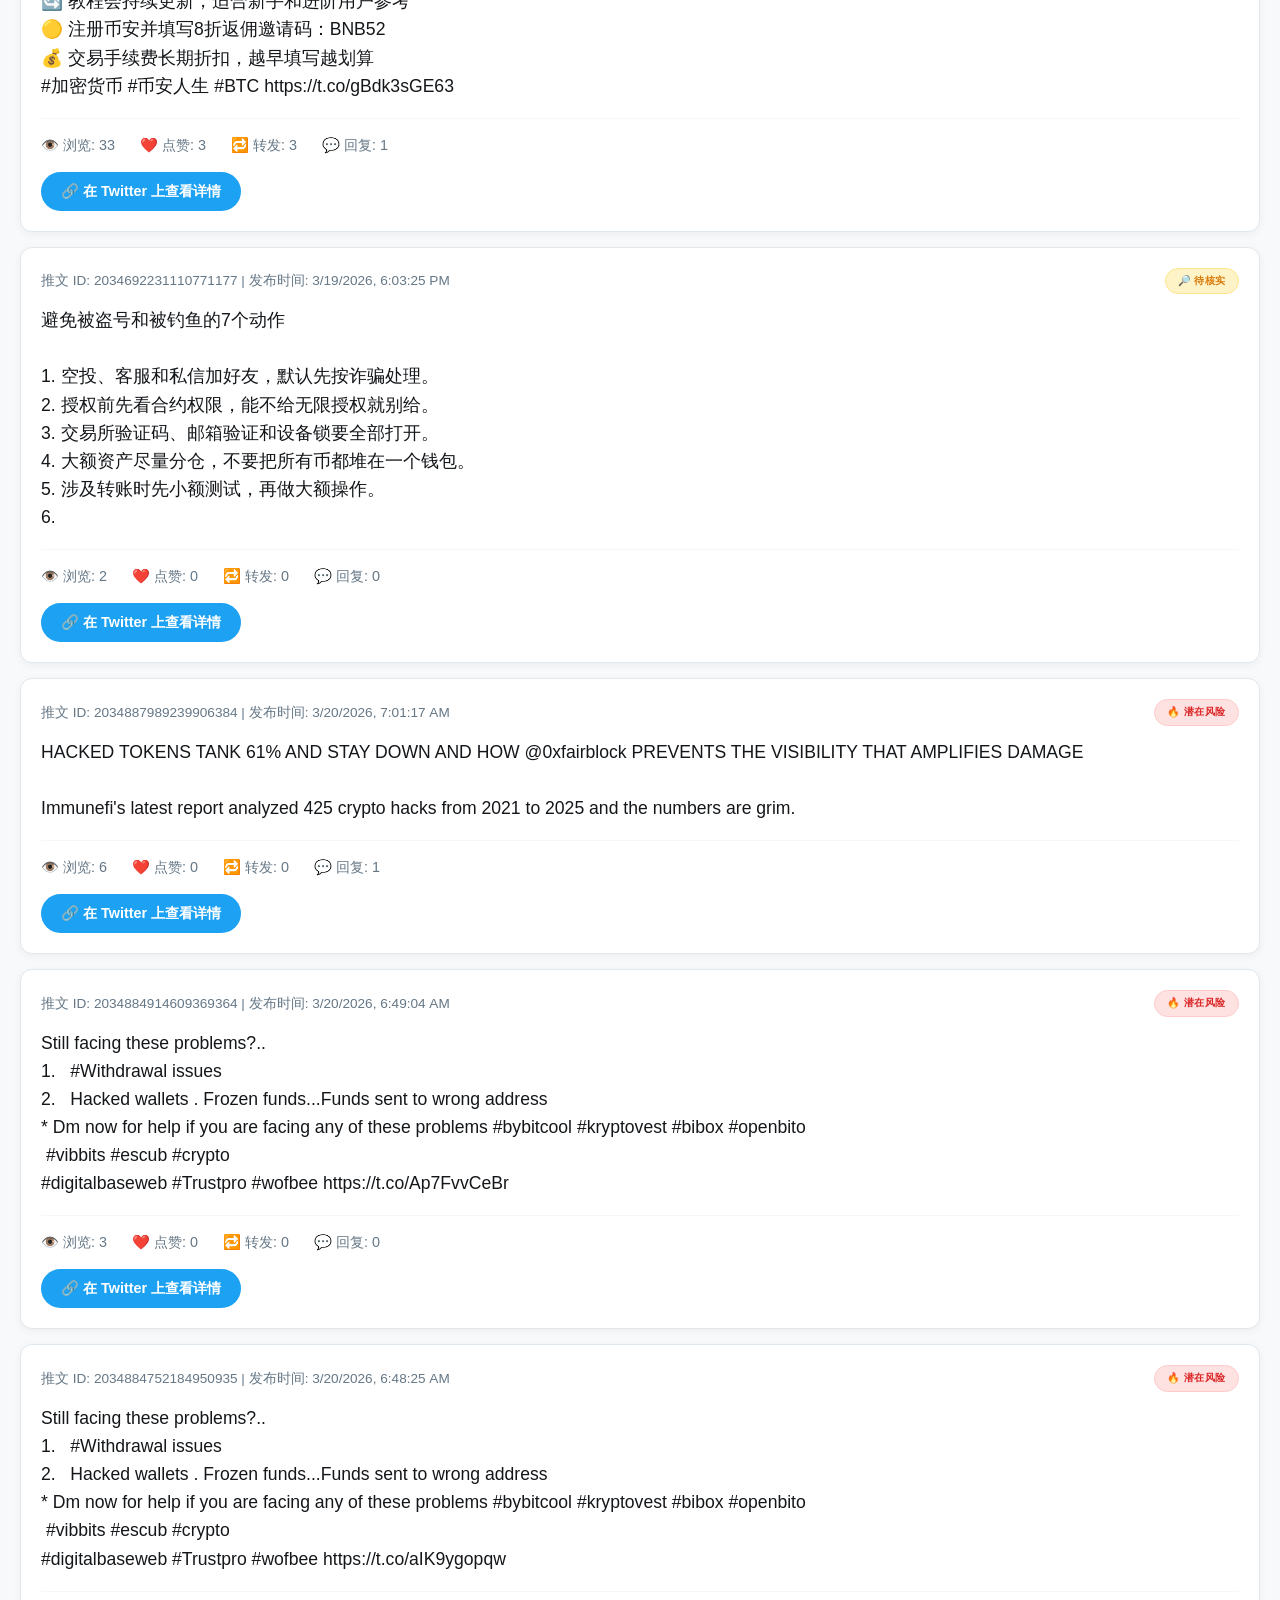
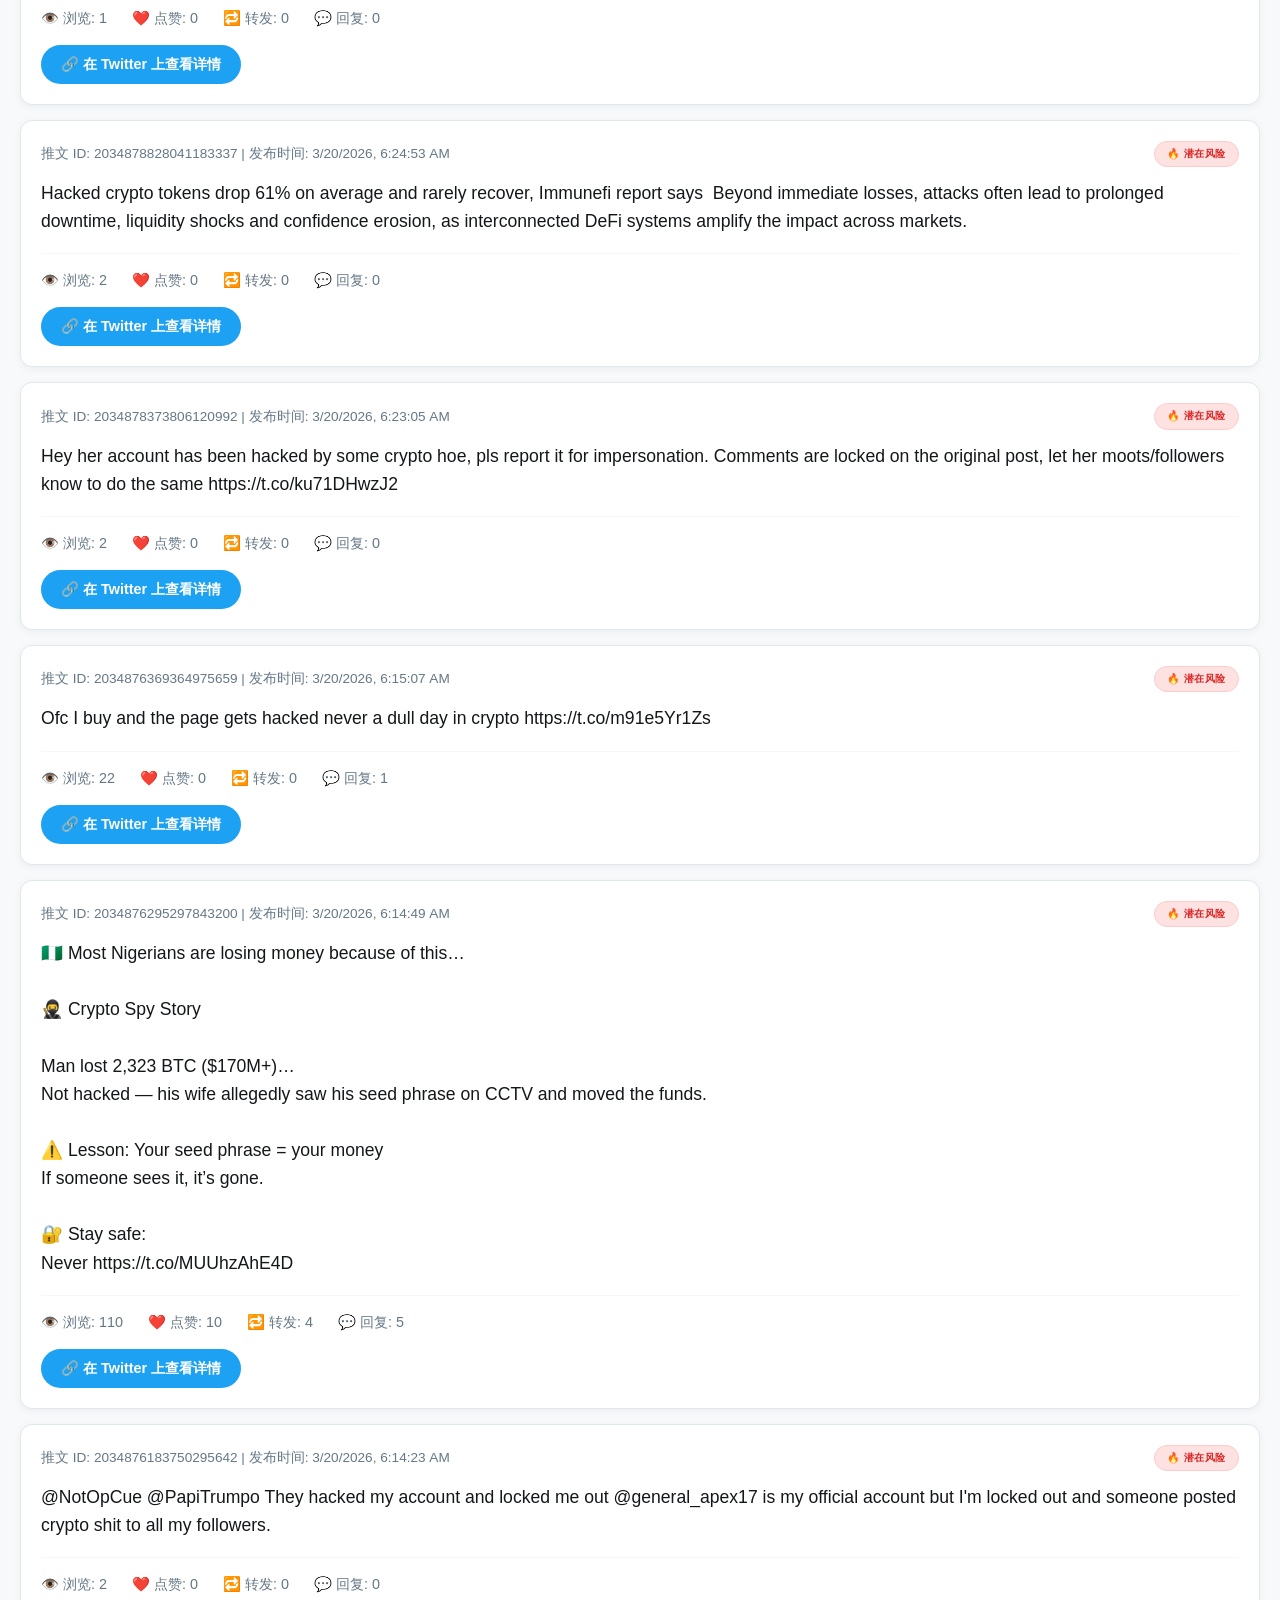
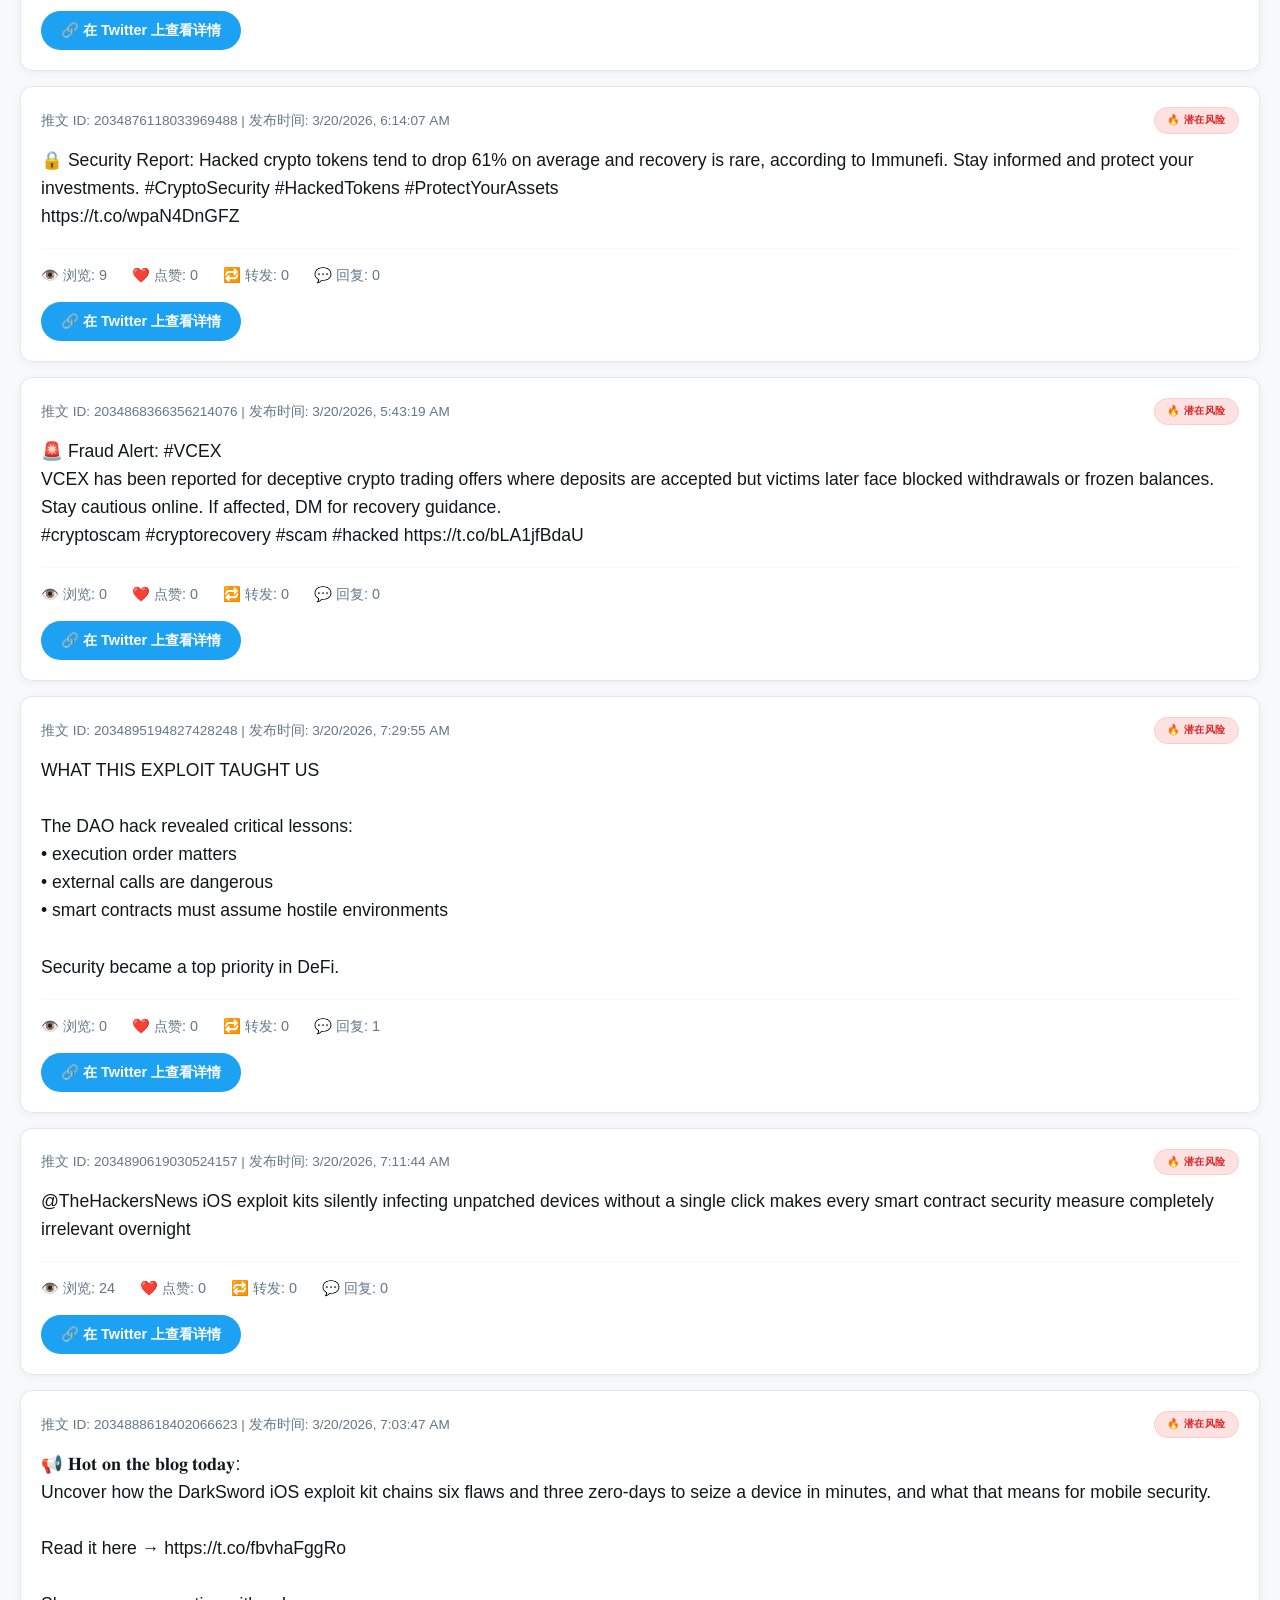
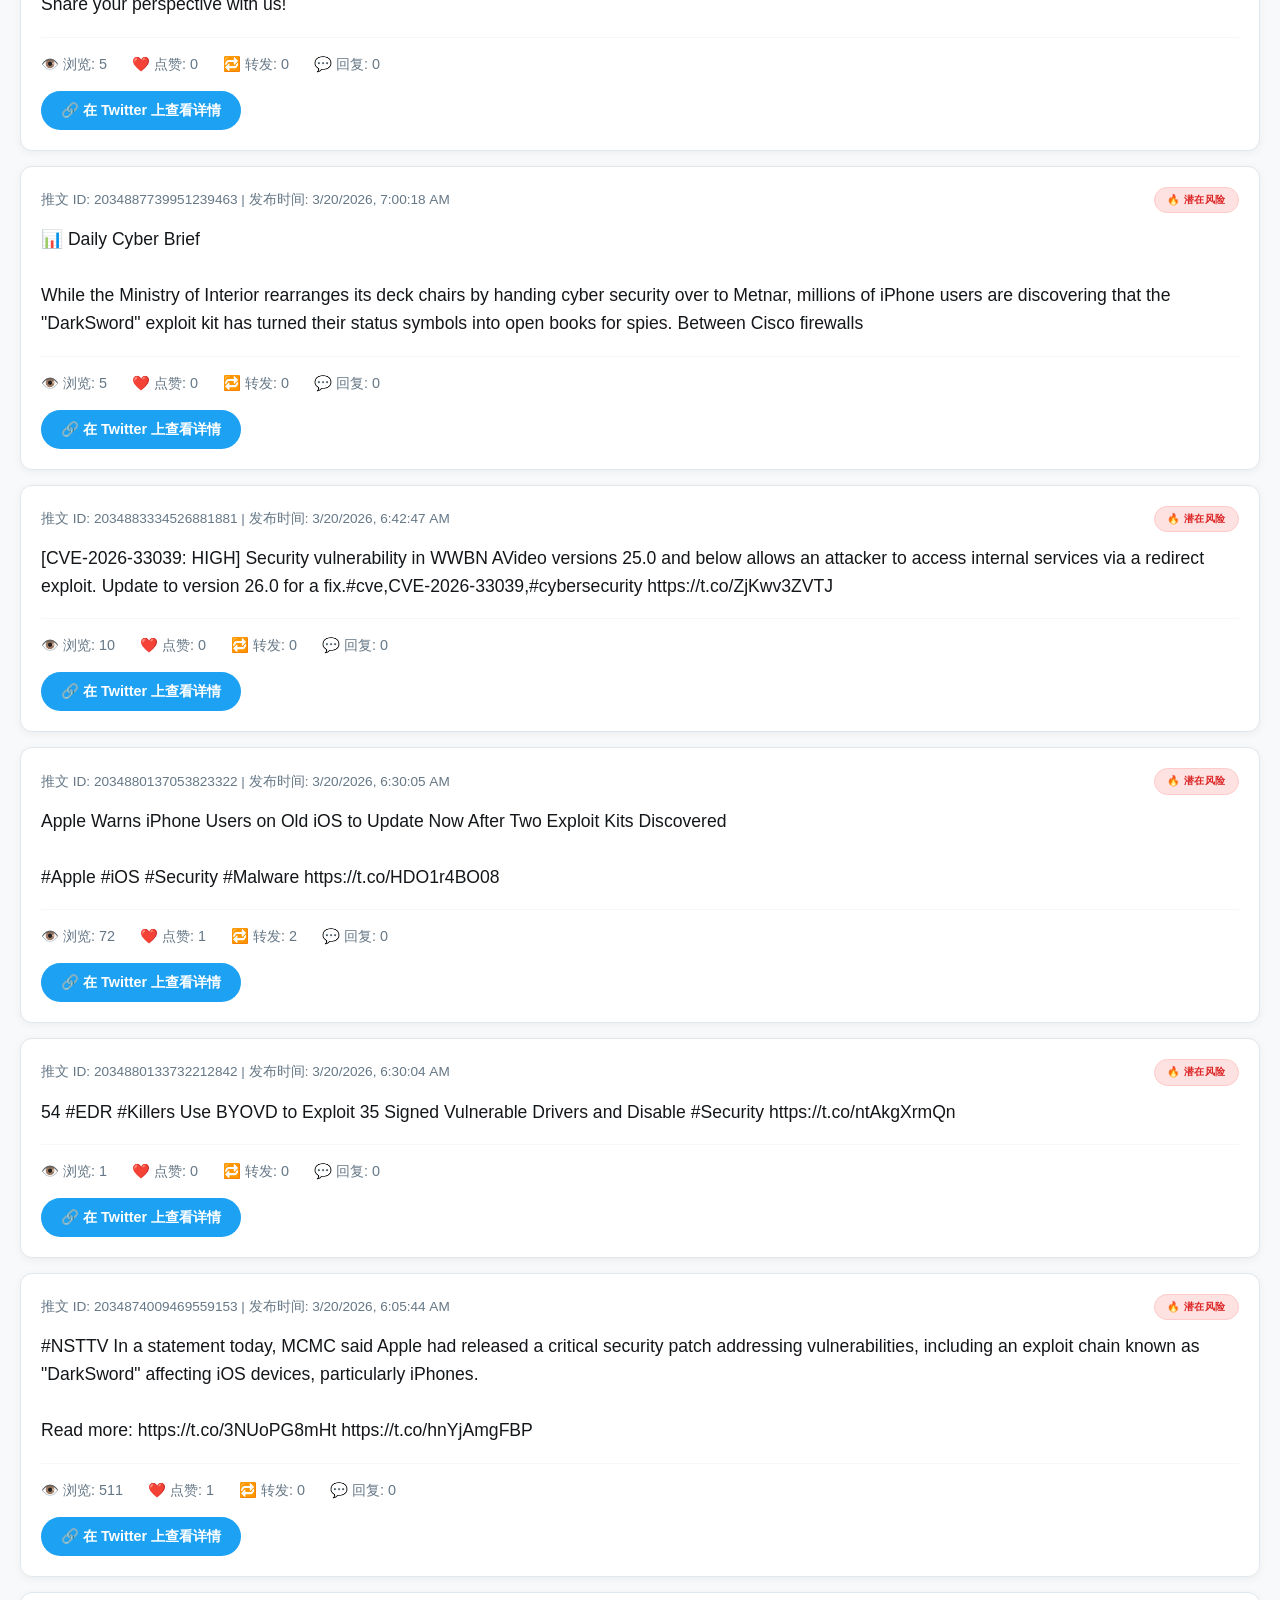
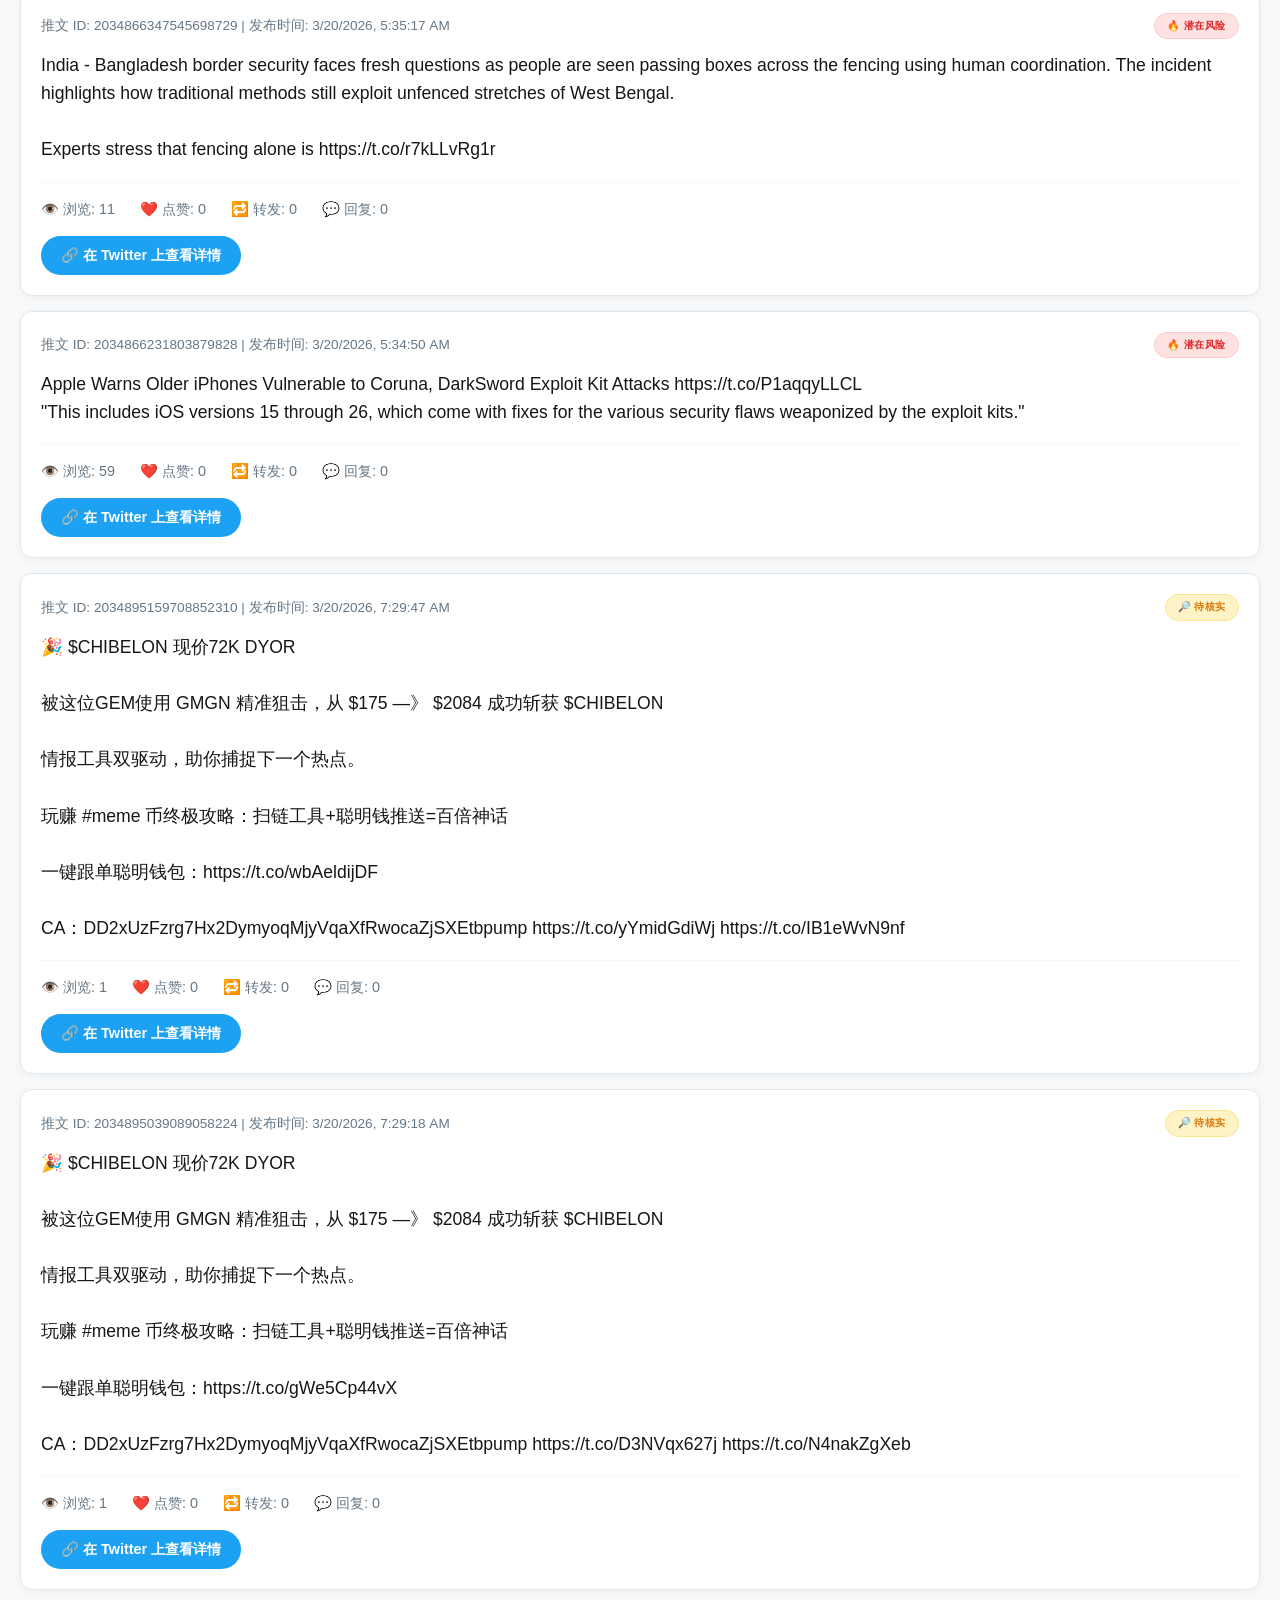
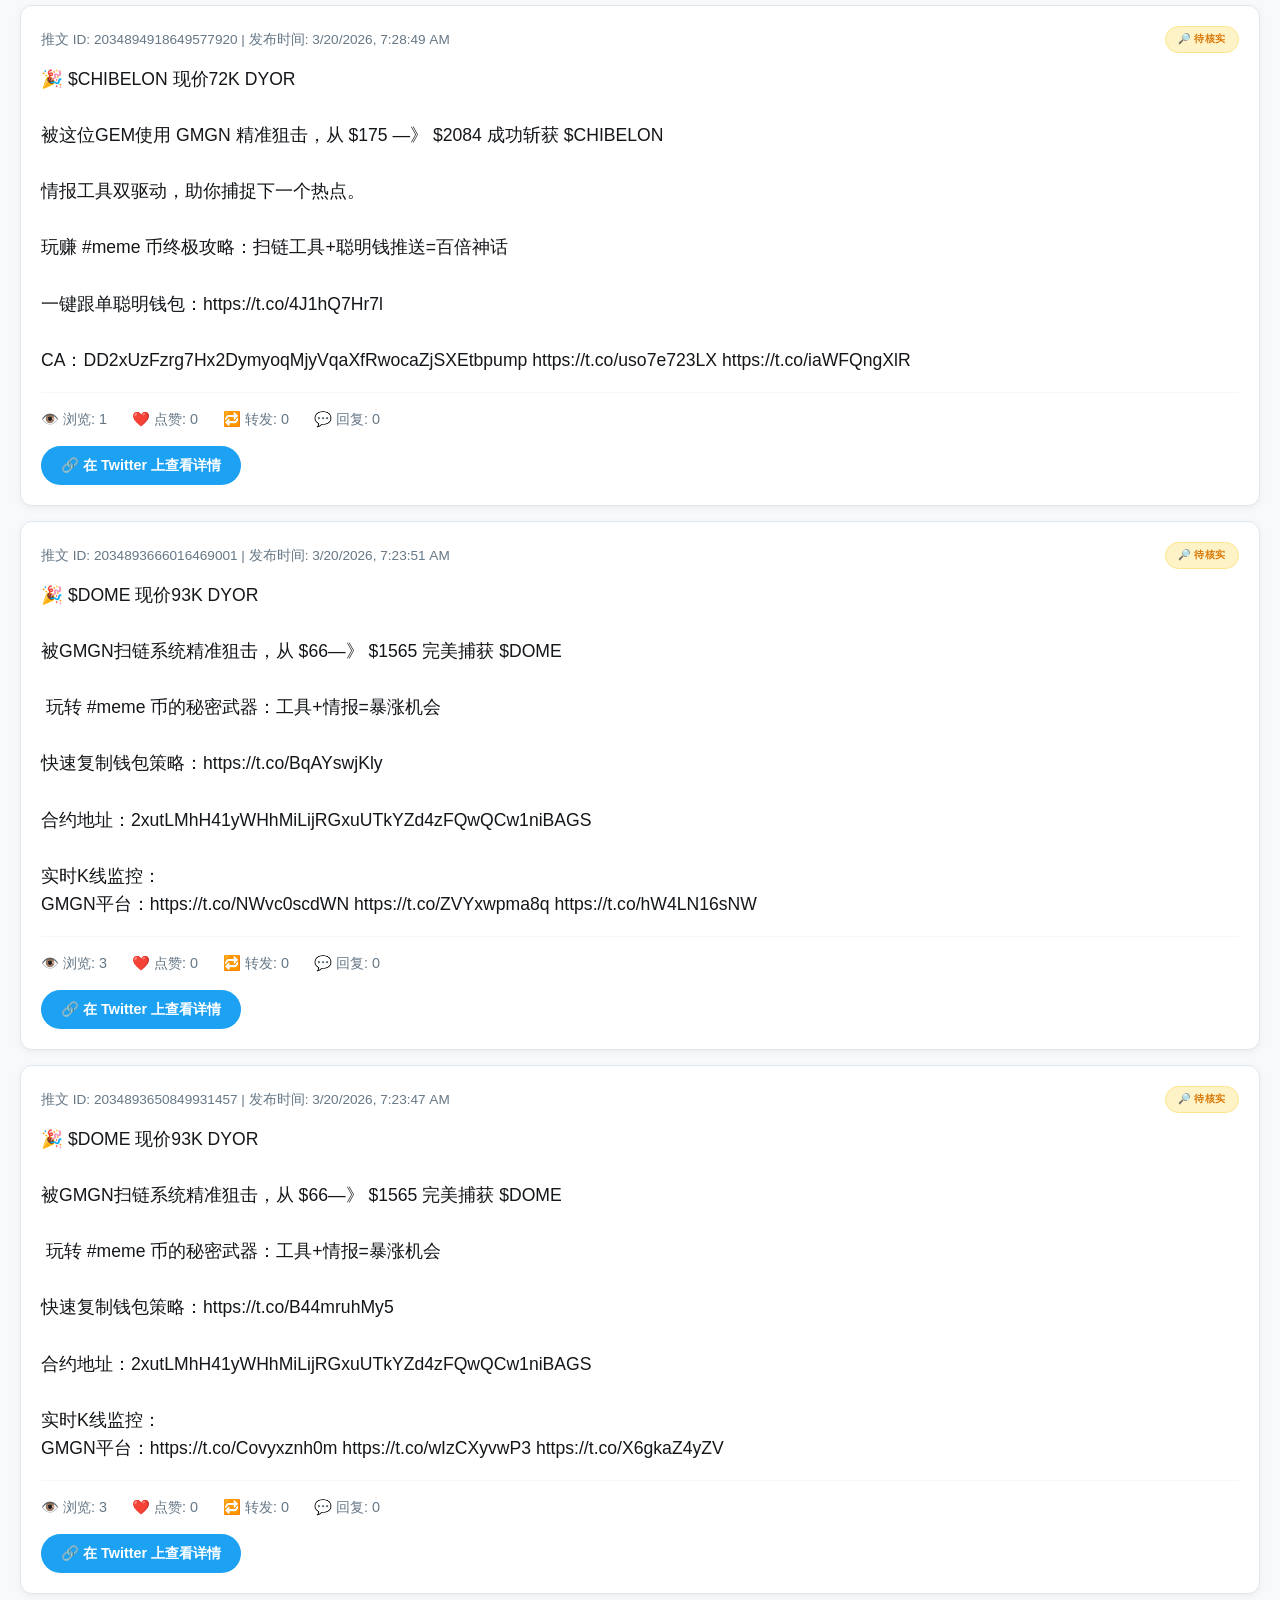
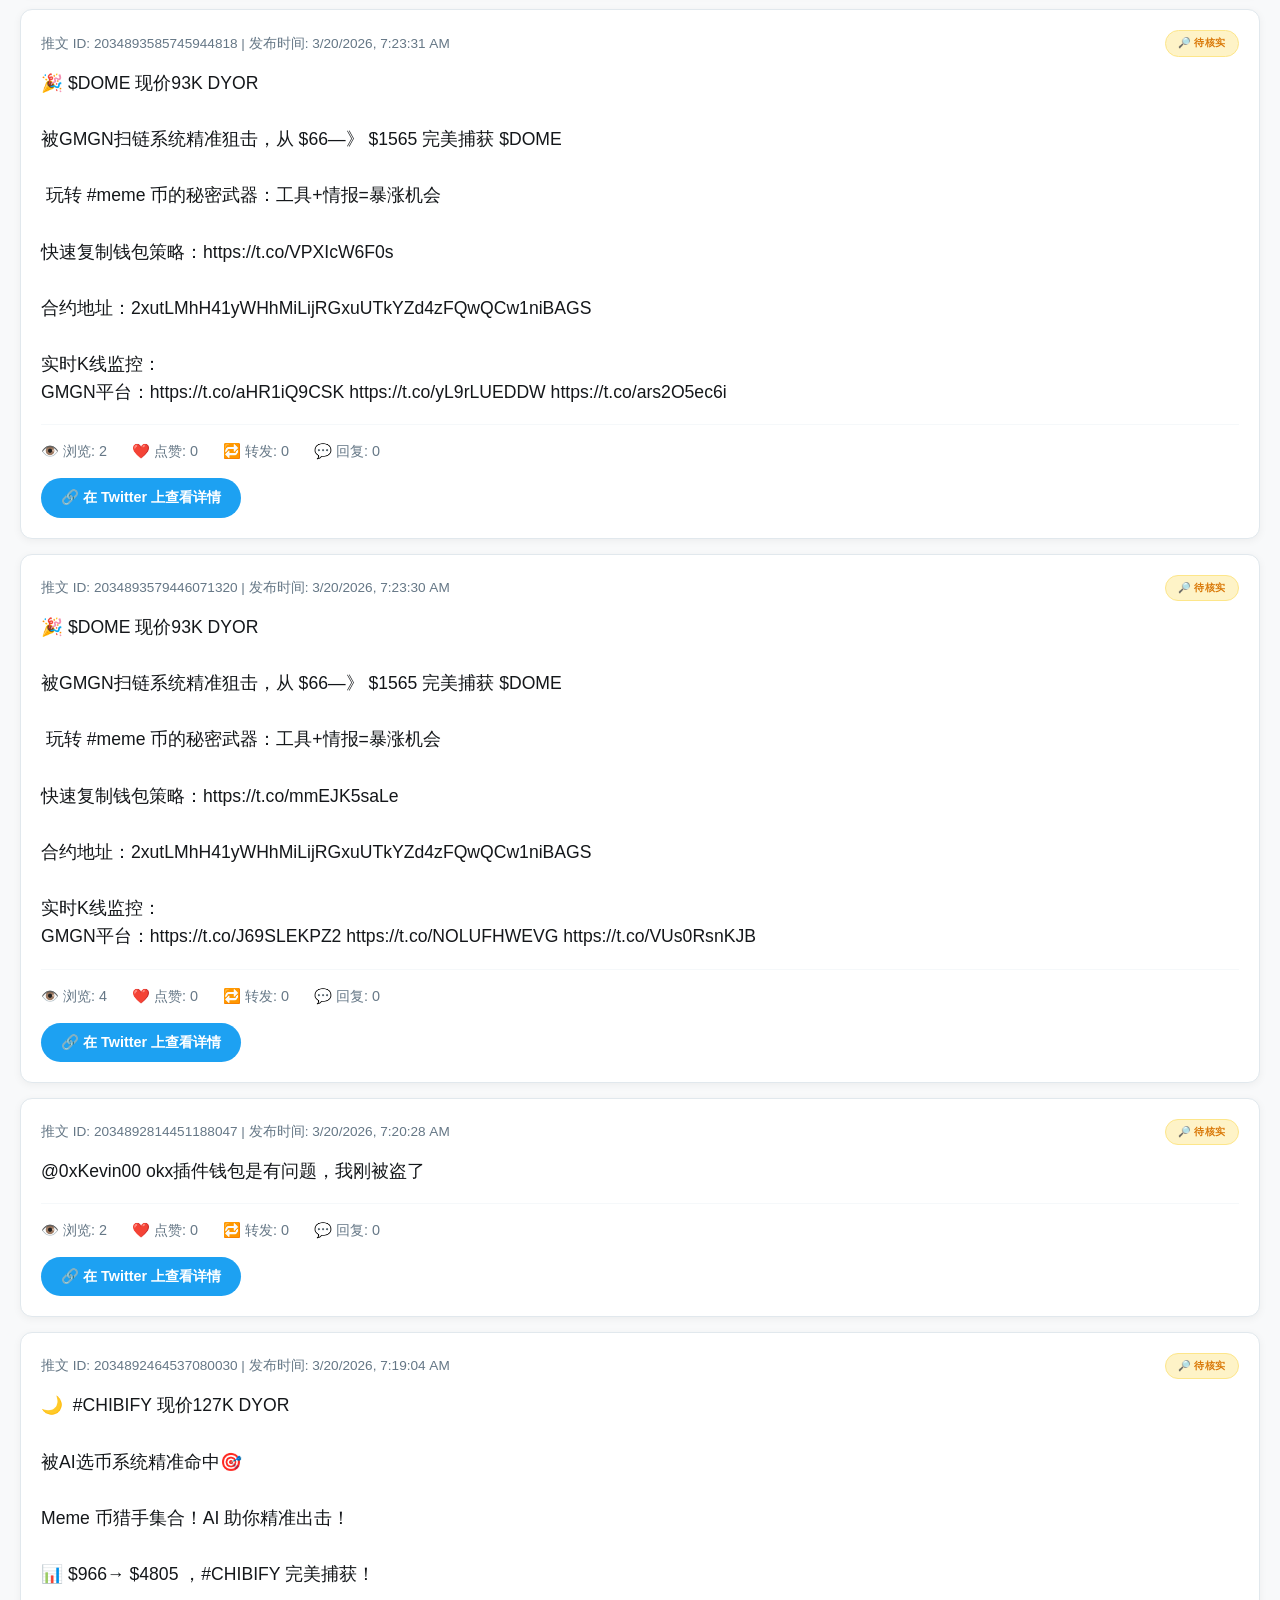
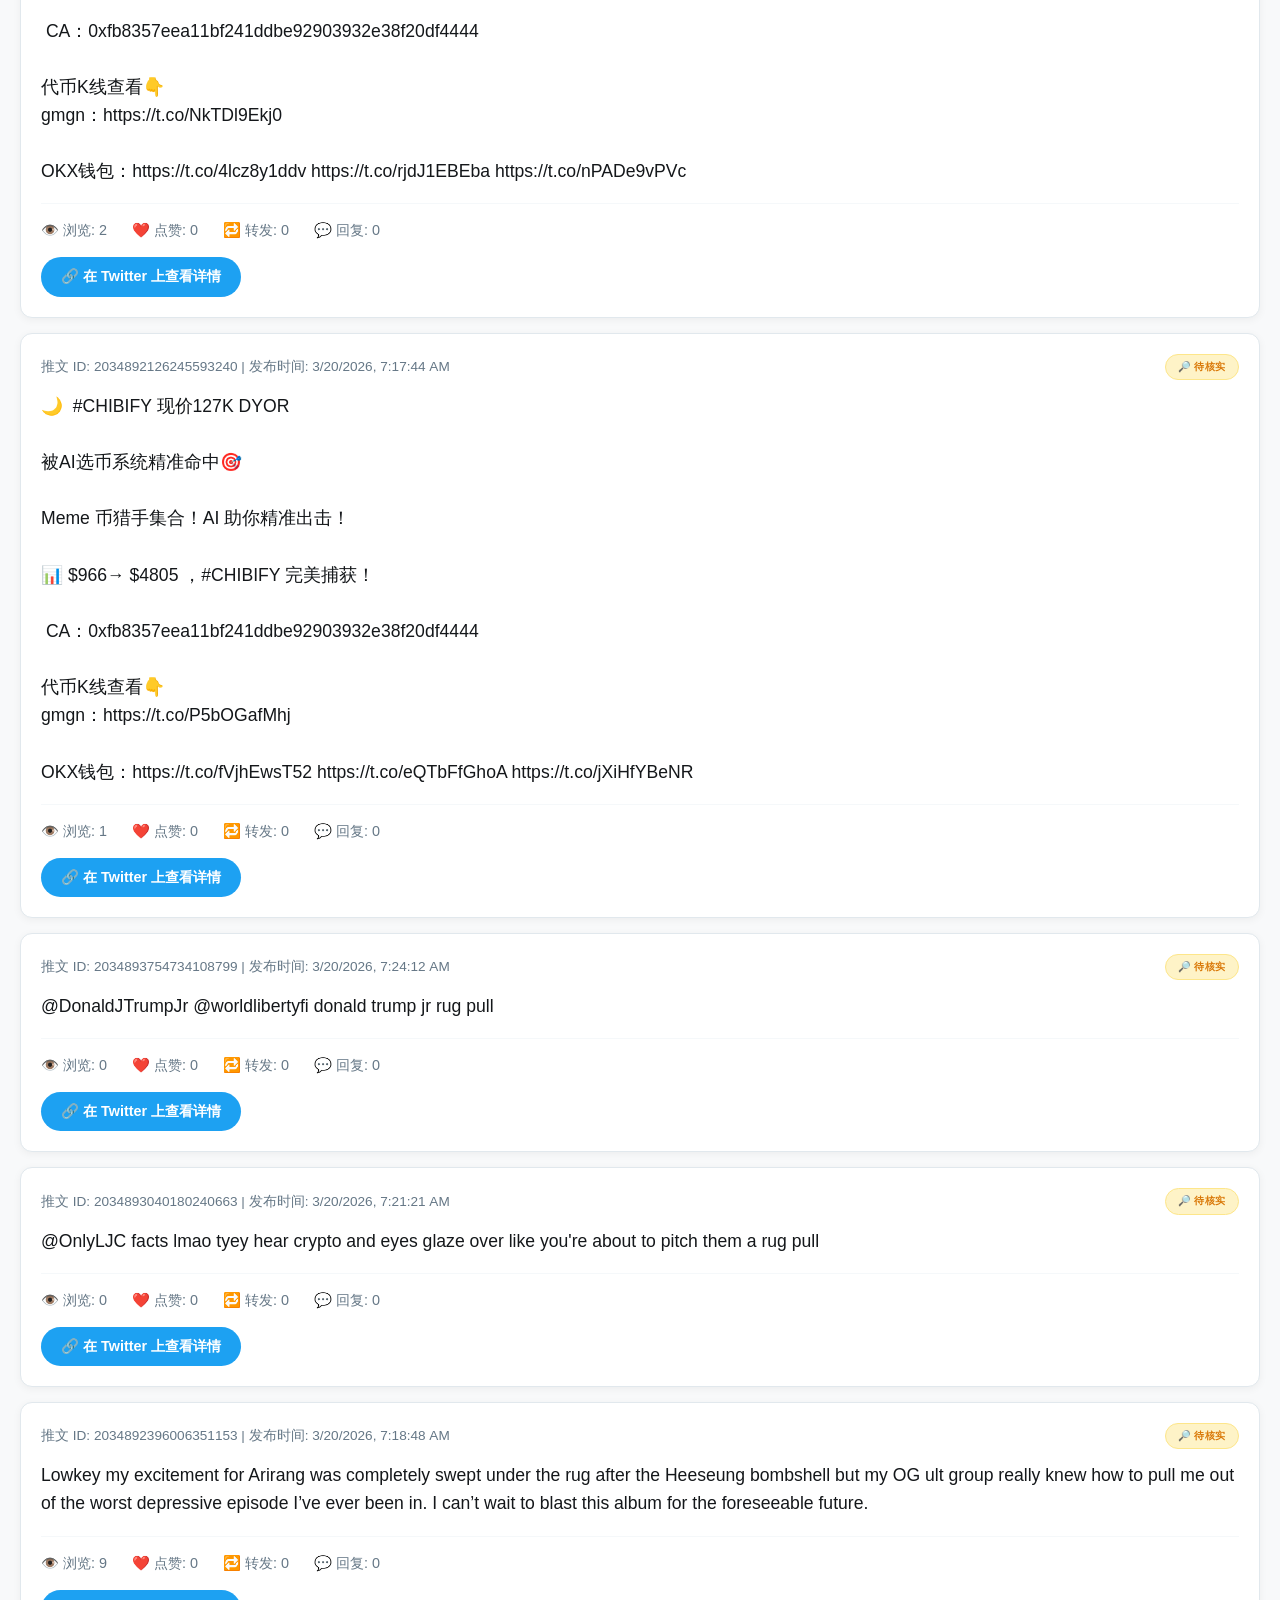
==== commit 3b2067a6: "Update to dynamic rendering and refresh data" ====
--- a/index.html
+++ b/index.html
@@ -5,222 +5,99 @@
     <meta name="viewport" content="width=device-width, initial-scale=1.0">
     <title>区块链安全事件监控 - 待审核</title>
     <style>
-        body { font-family: -apple-system, BlinkMacSystemFont, 'Segoe UI', Roboto, sans-serif; margin: 20px; line-height: 1.6; color: #333; }
-        .header { background: #2c3e50; color: white; padding: 20px; border-radius: 10px; margin-bottom: 20px; }
-        .tweet-card { border: 1px solid #eee; padding: 15px; margin: 15px 0; border-radius: 12px; transition: transform 0.2s; background: #fff; box-shadow: 0 2px 8px rgba(0,0,0,0.05); }
-        .tweet-card:hover { transform: translateY(-2px); box-shadow: 0 4px 12px rgba(0,0,0,0.1); }
-        .tweet-header { display: flex; justify-content: space-between; margin-bottom: 10px; font-size: 0.9em; color: #666; }
-        .tweet-text { font-size: 1.1em; margin-bottom: 15px; white-space: pre-wrap; }
-        .tweet-metrics { display: flex; gap: 20px; font-size: 0.9em; color: #888; border-top: 1px solid #f5f5f5; padding-top: 10px; }
-        .metric-item { display: flex; align-items: center; gap: 5px; }
-        .tweet-link { display: inline-block; background: #1da1f2; color: white; padding: 5px 15px; border-radius: 20px; text-decoration: none; font-size: 0.9em; margin-top: 10px; }
+        body { font-family: -apple-system, BlinkMacSystemFont, 'Segoe UI', Roboto, sans-serif; margin: 20px; line-height: 1.6; color: #333; background-color: #f8f9fa; }
+        .header { background: #2c3e50; color: white; padding: 25px; border-radius: 12px; margin-bottom: 25px; box-shadow: 0 4px 6px rgba(0,0,0,0.1); }
+        .tweet-card { border: 1px solid #e1e8ed; padding: 20px; margin: 15px 0; border-radius: 12px; transition: all 0.3s ease; background: #fff; box-shadow: 0 2px 8px rgba(0,0,0,0.05); position: relative; overflow: hidden; }
+        .tweet-card:hover { transform: translateY(-3px); box-shadow: 0 8px 15px rgba(0,0,0,0.1); border-color: #1da1f2; }
+        .tweet-header { display: flex; justify-content: space-between; align-items: center; margin-bottom: 12px; font-size: 0.85em; color: #657786; }
+        .tweet-text { font-size: 1.1em; margin-bottom: 18px; white-space: pre-wrap; color: #14171a; font-weight: 400; }
+        .tweet-metrics { display: flex; gap: 25px; font-size: 0.9em; color: #657786; border-top: 1px solid #f5f8fa; padding-top: 15px; }
+        .metric-item { display: flex; align-items: center; gap: 6px; }
+        .tweet-link { display: inline-block; background: #1da1f2; color: white; padding: 8px 20px; border-radius: 30px; text-decoration: none; font-size: 0.9em; font-weight: bold; margin-top: 15px; transition: background 0.2s; }
         .tweet-link:hover { background: #1991db; }
-        .tag { padding: 2px 8px; border-radius: 4px; font-size: 0.8em; font-weight: bold; }
-        .tag-security { background: #e74c3c; color: white; }
-        .tag-maybe { background: #f39c12; color: white; }
+        .tag { padding: 4px 12px; border-radius: 20px; font-size: 0.75em; font-weight: 700; text-transform: uppercase; letter-spacing: 0.5px; }
+        .tag-security { background: #fee2e2; color: #dc2626; border: 1px solid #fecaca; }
+        .tag-maybe { background: #fef3c7; color: #d97706; border: 1px solid #fde68a; }
+        #loading { text-align: center; padding: 60px; color: #657786; font-size: 1.2em; }
+        .stats-bar { margin-top: 10px; font-size: 0.9em; opacity: 0.9; }
     </style>
 </head>
 <body>
     <div class="header">
-        <h1>🔍 推特安全事件预扫描</h1>
-        <p>最后扫描时间: 2026-03-20 14:07:41</p>
-        <p>共获取 10 条原始推文，等待 OpenClaw 进行最终过滤和发布。</p>
+        <h1>🔍 推特安全事件实时预扫描</h1>
+        <div class="stats-bar">
+            <span id="last-update">最后扫描时间: 加载中...</span> | 
+            <span id="stats">共获取 0 条推文</span>
+        </div>
+        <p style="margin-top: 15px; font-size: 0.95em; opacity: 0.8;">数据来源于 xurl 实时抓取，由 OpenClaw 进行智能过滤。点击下方链接可查看原始推文。</p>
     </div>
 
-    <div class="tweet-card">
-        <div class="tweet-header">
-            <span>ID: 2034872562745057719 | 2026-03-20T05:59:59.000Z</span>
-            <span class="tag tag-maybe">❓ 待审核</span>
-        </div>
-        <div class="tweet-text">这里我们也再三跟粉丝确认过了
-他的钱包是从官网下载的
-所以排除了这个可能性
+    <div id="loading">正在连接数据源，请稍候...</div>
+    <div id="tweet-container"></div>
 
-另外我们通过链上数据来看
-并不存在异常交易转出
-所以可以排除被盗币的可能性</div>
-        <div class="tweet-metrics">
-            <div class="metric-item">👁️ 浏览: 3</div>
-            <div class="metric-item">❤️ 点赞: 0</div>
-            <div class="metric-item">🔁 转发: 0</div>
-            <div class="metric-item">💬 回复: 0</div>
-        </div>
-        <a href="https://twitter.com/i/web/status/2034872562745057719" target="_blank" class="tweet-link">🔗 查看原始推文</a>
-    </div>
+    <footer style="text-align: center; margin-top: 50px; padding: 30px; color: #657786; font-size: 0.85em; border-top: 1px solid #e1e8ed;">
+        &copy; 2026 Bit Jungle Security | Powered by 🦞 OpenClaw
+    </footer>
 
-    <div class="tweet-card">
-        <div class="tweet-header">
-            <span>ID: 2034870552922304899 | 2026-03-20T05:52:00.000Z</span>
-            <span class="tag tag-maybe">❓ 待审核</span>
-        </div>
-        <div class="tweet-text">一枚三阶魔核，算上价值查信息，不会低于二十开盒万金找人币，不过这些钱查学籍，却个人资料被奥托笑盗号着摇头拒绝了回去，以炼药师公会的财查通话记录力，查婚姻记录支付开户这点费用，只是九牛一毛而已。查手机号码 https://t.co/QukSiyAjiK</div>
-        <div class="tweet-metrics">
-            <div class="metric-item">👁️ 浏览: 0</div>
-            <div class="metric-item">❤️ 点赞: 3</div>
-            <div class="metric-item">🔁 转发: 3</div>
-            <div class="metric-item">💬 回复: 3</div>
-        </div>
-        <a href="https://twitter.com/i/web/status/2034870552922304899" target="_blank" class="tweet-link">🔗 查看原始推文</a>
-    </div>
+    <script>
+        async function loadTweets() {
+            try {
+                // 强制不使用缓存获取最新 JSON
+                const response = await fetch('data/raw_tweets.json?t=' + new Date().getTime());
+                const tweets = await response.json();
+                
+                document.getElementById('loading').style.display = 'none';
+                
+                // 设置时间
+                let lastScanStr = new Date().toLocaleString();
+                if (tweets.length > 0 && tweets[0].collected_at) {
+                    lastScanStr = new Date(tweets[0].collected_at).toLocaleString();
+                }
+                document.getElementById('last-update').innerText = `最后同步时间: ${lastScanStr}`;
+                document.getElementById('stats').innerText = `当前库中共有 ${tweets.length} 条原始记录`;
+                
+                const container = document.getElementById('tweet-container');
+                container.innerHTML = ''; // 清空容器
 
-    <div class="tweet-card">
-        <div class="tweet-header">
-            <span>ID: 2034869558927139000 | 2026-03-20T05:48:03.000Z</span>
-            <span class="tag tag-maybe">❓ 待审核</span>
-        </div>
-        <div class="tweet-text">今天看到 #web3 #币圈 官媒
-发的偷拍 #助记词 盗取 #BTC 新闻
-突然想起来去年我们也帮一个粉丝
-看了个——“BTC被盗事件”
-究竟是怎么一回事呢？
-接下来给大家展开说说：
-#比特币 #BTC #区块链 #安全 #web3‌‌ https://t.co/67p8VuSaUs</div>
-        <div class="tweet-metrics">
-            <div class="metric-item">👁️ 浏览: 9</div>
-            <div class="metric-item">❤️ 点赞: 0</div>
-            <div class="metric-item">🔁 转发: 0</div>
-            <div class="metric-item">💬 回复: 4</div>
-        </div>
-        <a href="https://twitter.com/i/web/status/2034869558927139000" target="_blank" class="tweet-link">🔗 查看原始推文</a>
-    </div>
+                tweets.forEach(tweet => {
+                    const metrics = tweet.public_metrics || {};
+                    const card = document.createElement('div');
+                    card.className = 'tweet-card';
+                    
+                    // 简单的安全判定逻辑（前端仅展示）
+                    const securityKeywords = ['币被盗', 'stolen', 'hacked', 'exploit', '钱包被盗', '黑客', 'attack', 'breach'];
+                    const isPotential = securityKeywords.some(kw => tweet.text.toLowerCase().includes(kw));
+                    const tagHtml = isPotential 
+                        ? '<span class="tag tag-security">🔥 潜在风险</span>' 
+                        : '<span class="tag tag-maybe">🔎 待核实</span>';
 
-    <div class="tweet-card">
-        <div class="tweet-header">
-            <span>ID: 2034851969245061185 | 2026-03-20T04:38:09.000Z</span>
-            <span class="tag tag-security">🔥 潜在安全事件</span>
-        </div>
-        <div class="tweet-text">今日币圈午报，话说那个香港少年股神冷钱包被盗是真的的吗？？ https://t.co/nOn1WbDuds</div>
-        <div class="tweet-metrics">
-            <div class="metric-item">👁️ 浏览: 9</div>
-            <div class="metric-item">❤️ 点赞: 1</div>
-            <div class="metric-item">🔁 转发: 0</div>
-            <div class="metric-item">💬 回复: 0</div>
-        </div>
-        <a href="https://twitter.com/i/web/status/2034851969245061185" target="_blank" class="tweet-link">🔗 查看原始推文</a>
-    </div>
-
-    <div class="tweet-card">
-        <div class="tweet-header">
-            <span>ID: 2034851784200425982 | 2026-03-20T04:37:25.000Z</span>
-            <span class="tag tag-maybe">❓ 待审核</span>
-        </div>
-        <div class="tweet-text">“啧啧…炼查资料药师，不愧是斗气大陆最高贵的职业啊，光查婚姻记录是这黑客件长袍，查档恐怕造价就不会低于十万金币。”爱不释手查个人信息的盗QQ上下翻看着黑色长查开房记录袍，萧炎褪去那件普通聊天记录查信息的粗布外衫，然后将之套在身查女友上，顿时，被黑袍贴着的...👠🤵↖ https://t.co/hzdlwzzh8L</div>
-        <div class="tweet-metrics">
-            <div class="metric-item">👁️ 浏览: 11</div>
-            <div class="metric-item">❤️ 点赞: 3</div>
-            <div class="metric-item">🔁 转发: 3</div>
-            <div class="metric-item">💬 回复: 3</div>
-        </div>
-        <a href="https://twitter.com/i/web/status/2034851784200425982" target="_blank" class="tweet-link">🔗 查看原始推文</a>
-    </div>
-
-    <div class="tweet-card">
-        <div class="tweet-header">
-            <span>ID: 2034829751429341575 | 2026-03-20T03:09:52.000Z</span>
-            <span class="tag tag-maybe">❓ 待审核</span>
-        </div>
-        <div class="tweet-text">🔥 币安新手课堂上线
-🎓 本课主题：通行密钥怎么建
-通行密钥可大幅提升账户防护等级，减少被盗风险。
-另外再次强调，币安注册一定要填写邀请码，注册完成后无法再补
-可享手续费永久8折优惠
-#币安 #加密货币 #BTCUSDT
-专属注册链接https://t.co/jF3s7Y7mX7
- 🧳 https://t.co/mAXSQmtk11</div>
-        <div class="tweet-metrics">
-            <div class="metric-item">👁️ 浏览: 5</div>
-            <div class="metric-item">❤️ 点赞: 0</div>
-            <div class="metric-item">🔁 转发: 0</div>
-            <div class="metric-item">💬 回复: 0</div>
-        </div>
-        <a href="https://twitter.com/i/web/status/2034829751429341575" target="_blank" class="tweet-link">🔗 查看原始推文</a>
-    </div>
-
-    <div class="tweet-card">
-        <div class="tweet-header">
-            <span>ID: 2034759429019582666 | 2026-03-19T22:30:26.000Z</span>
-            <span class="tag tag-maybe">❓ 待审核</span>
-        </div>
-        <div class="tweet-text">在币安App 中打开首页，点击注册按钮开始操作
-选择使用手机号或邮箱进行注册，设置密码来保护账户
-系统会发送验证码到你的手机或邮箱，输入验证码后即可激活账户
-提交身份证、护照等身份认证资料，完成KYC实名认证
-为了提升账户安全，建议你开启手机验证或Google验证器，防止账户被盗 https://t.co/cCjePcL7ev</div>
-        <div class="tweet-metrics">
-            <div class="metric-item">👁️ 浏览: 2</div>
-            <div class="metric-item">❤️ 点赞: 3</div>
-            <div class="metric-item">🔁 转发: 3</div>
-            <div class="metric-item">💬 回复: 1</div>
-        </div>
-        <a href="https://twitter.com/i/web/status/2034759429019582666" target="_blank" class="tweet-link">🔗 查看原始推文</a>
-    </div>
-
-    <div class="tweet-card">
-        <div class="tweet-header">
-            <span>ID: 2034723002227527721 | 2026-03-19T20:05:41.000Z</span>
-            <span class="tag tag-maybe">❓ 待审核</span>
-        </div>
-        <div class="tweet-text">🔥 币安新手课堂上线
-🎓 本课主题：通行密钥怎么建
-通行密钥可大幅提升账户防护等级，减少被盗风险。
-另外再次强调，币安注册一定要填写邀请码，注册完成后无法再补
-‼️ 推荐邀请码 6666F ‼️
-可享手续费永久8折优惠
-#币安 #加密货币 #BTCUSDT https://t.co/s61WpwVErq</div>
-        <div class="tweet-metrics">
-            <div class="metric-item">👁️ 浏览: 5</div>
-            <div class="metric-item">❤️ 点赞: 3</div>
-            <div class="metric-item">🔁 转发: 3</div>
-            <div class="metric-item">💬 回复: 1</div>
-        </div>
-        <a href="https://twitter.com/i/web/status/2034723002227527721" target="_blank" class="tweet-link">🔗 查看原始推文</a>
-    </div>
-
-    <div class="tweet-card">
-        <div class="tweet-header">
-            <span>ID: 2034714937897914755 | 2026-03-19T19:33:39.000Z</span>
-            <span class="tag tag-maybe">❓ 待审核</span>
-        </div>
-        <div class="tweet-text">🔥 玩转币安｜最新版教程
-📘 本期内容：如何创建币安Web3钱包，并进行安全备份
-🛡️ 钱包备份非常重要，可以防止资产丢失或账号被盗
-🔄 教程会持续更新，适合新手和进阶用户参考
-🟡 注册币安并填写8折返佣邀请码：BNB52
-💰 交易手续费长期折扣，越早填写越划算
-#加密货币 #币安人生 #BTC https://t.co/gBdk3sGE63</div>
-        <div class="tweet-metrics">
-            <div class="metric-item">👁️ 浏览: 32</div>
-            <div class="metric-item">❤️ 点赞: 3</div>
-            <div class="metric-item">🔁 转发: 3</div>
-            <div class="metric-item">💬 回复: 1</div>
-        </div>
-        <a href="https://twitter.com/i/web/status/2034714937897914755" target="_blank" class="tweet-link">🔗 查看原始推文</a>
-    </div>
-
-    <div class="tweet-card">
-        <div class="tweet-header">
-            <span>ID: 2034692231110771177 | 2026-03-19T18:03:25.000Z</span>
-            <span class="tag tag-maybe">❓ 待审核</span>
-        </div>
-        <div class="tweet-text">避免被盗号和被钓鱼的7个动作
-
-1. 空投、客服和私信加好友，默认先按诈骗处理。
-2. 授权前先看合约权限，能不给无限授权就别给。
-3. 交易所验证码、邮箱验证和设备锁要全部打开。
-4. 大额资产尽量分仓，不要把所有币都堆在一个钱包。
-5. 涉及转账时先小额测试，再做大额操作。
-6.</div>
-        <div class="tweet-metrics">
-            <div class="metric-item">👁️ 浏览: 2</div>
-            <div class="metric-item">❤️ 点赞: 0</div>
-            <div class="metric-item">🔁 转发: 0</div>
-            <div class="metric-item">💬 回复: 0</div>
-        </div>
-        <a href="https://twitter.com/i/web/status/2034692231110771177" target="_blank" class="tweet-link">🔗 查看原始推文</a>
-    </div>
-
-    <footer style="text-align: center; margin-top: 40px; color: #888; font-size: 0.8em;">
-        Powered by OpenClaw & xurl
-    </footer>
+                    card.innerHTML = `
+                        <div class="tweet-header">
+                            <span>推文 ID: ${tweet.id} | 发布时间: ${tweet.created_at ? new Date(tweet.created_at).toLocaleString() : '未知'}</span>
+                            ${tagHtml}
+                        </div>
+                        <div class="tweet-text">${tweet.text}</div>
+                        <div class="tweet-metrics">
+                            <div class="metric-item">👁️ 浏览: ${metrics.impression_count || 0}</div>
+                            <div class="metric-item">❤️ 点赞: ${metrics.like_count || 0}</div>
+                            <div class="metric-item">🔁 转发: ${metrics.retweet_count || 0}</div>
+                            <div class="metric-item">💬 回复: ${metrics.reply_count || 0}</div>
+                        </div>
+                        <a href="https://twitter.com/i/web/status/${tweet.id}" target="_blank" class="tweet-link">🔗 在 Twitter 上查看详情</a>
+                    `;
+                    container.appendChild(card);
+                });
+            } catch (error) {
+                console.error('加载失败:', error);
+                document.getElementById('loading').innerHTML = `
+                    <div style="color: #dc2626; background: #fee2e2; padding: 20px; border-radius: 8px;">
+                        <strong>⚠️ 数据同步失败</strong><br>
+                        未能读取到 data/raw_tweets.json。请确保采集脚本已成功运行并已推送至 GitHub。
+                    </div>
+                `;
+            }
+        }
+        loadTweets();
+    </script>
 </body>
 </html>
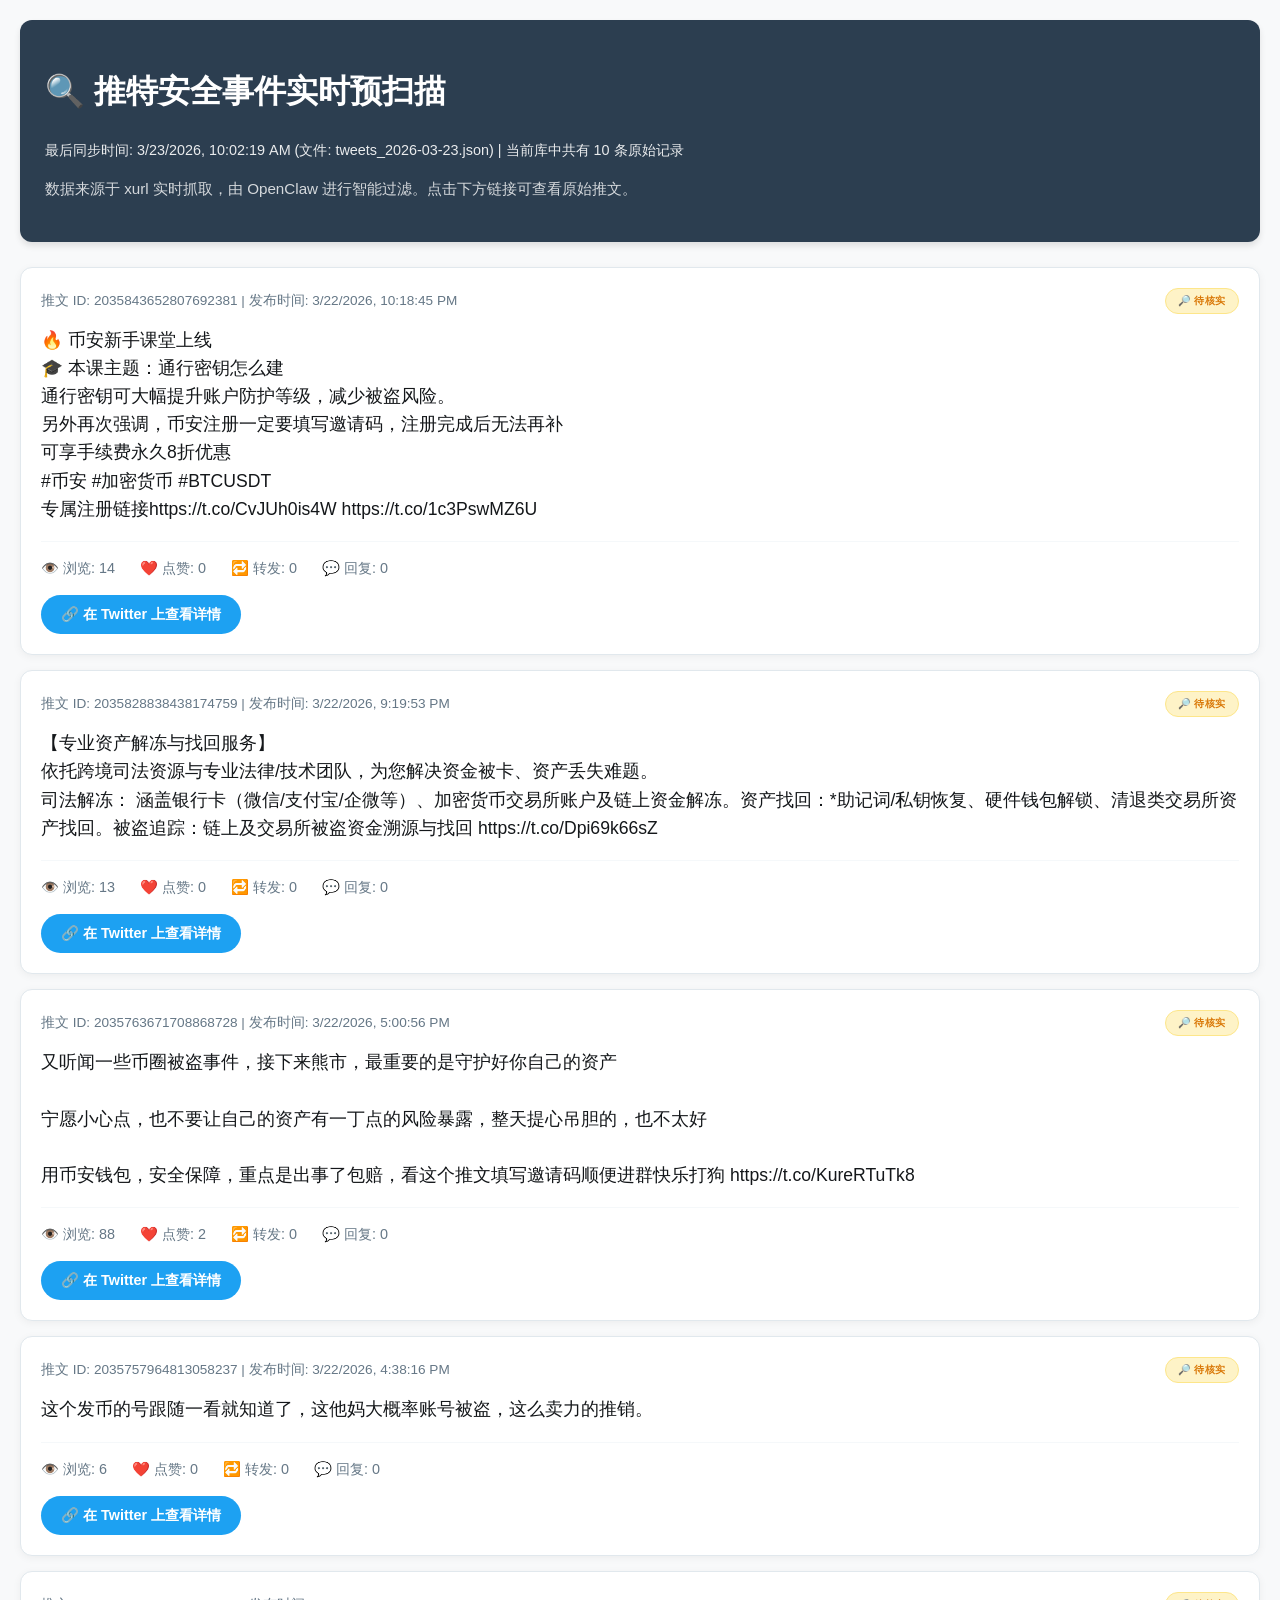
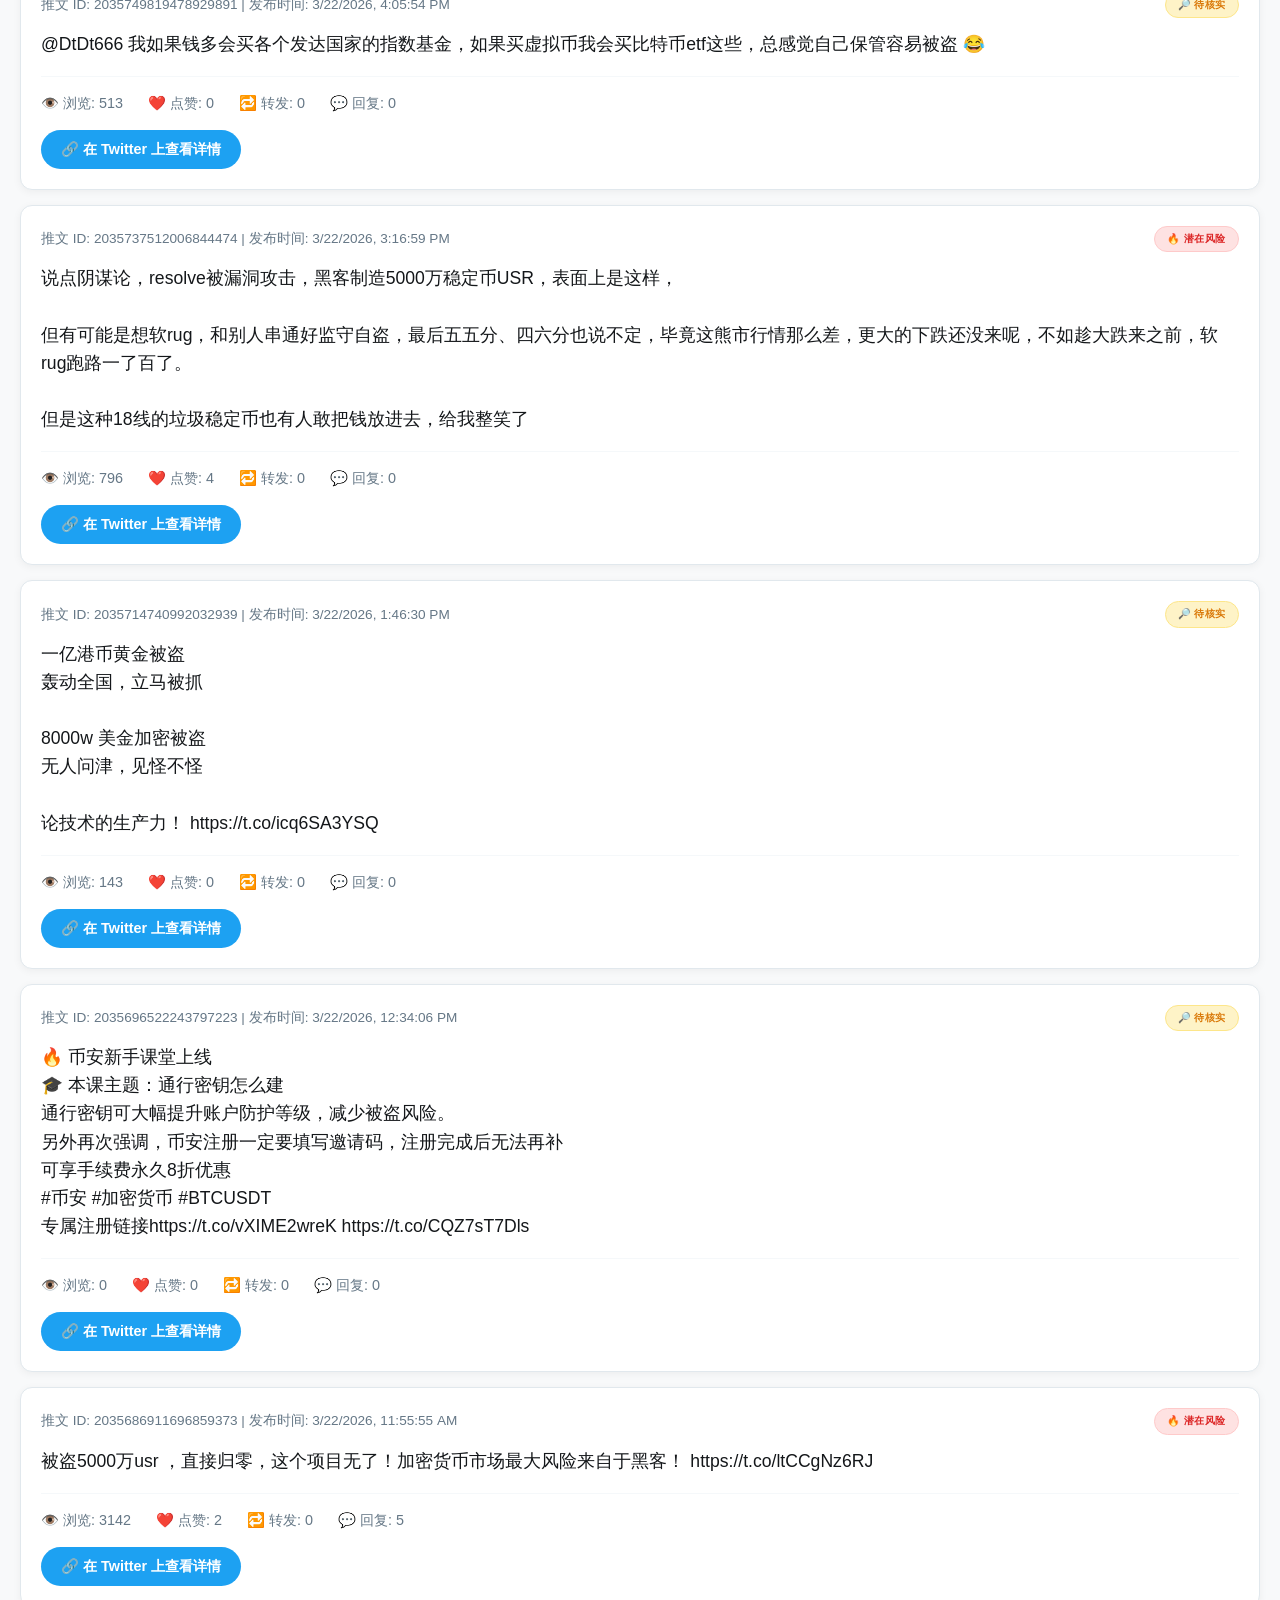
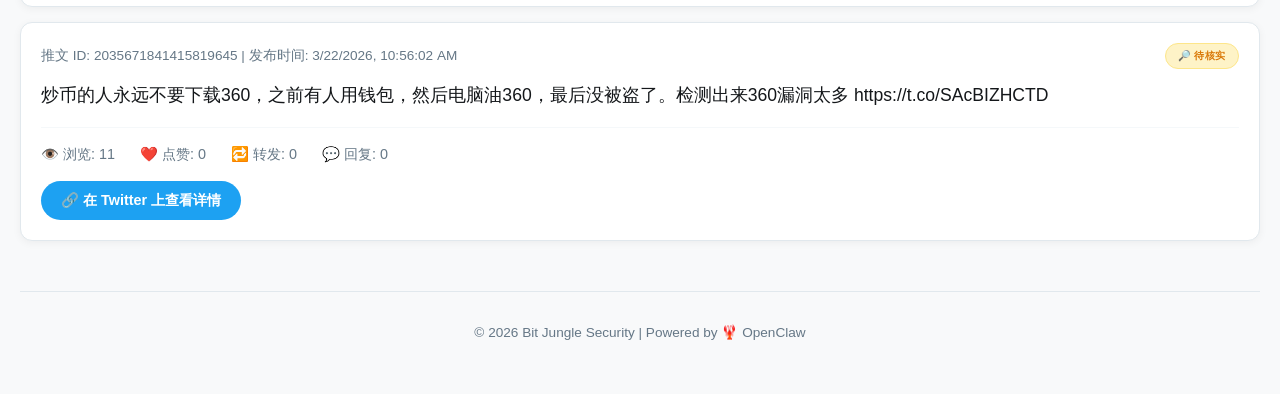
==== commit 9c7c106f: "Implement daily storage and dynamic rendering" ====
--- a/index.html
+++ b/index.html
@@ -42,18 +42,23 @@
     <script>
         async function loadTweets() {
             try {
-                // 强制不使用缓存获取最新 JSON
-                const response = await fetch('data/raw_tweets.json?t=' + new Date().getTime());
+                // 1. 首先获取清单文件，确定最新的数据文件名
+                const manifestResponse = await fetch('data/manifest.json?t=' + new Date().getTime());
+                const manifest = await manifestResponse.json();
+                const latestFile = manifest.latest || 'raw_tweets.json';
+                
+                // 2. 获取最新的推文数据
+                const response = await fetch('data/' + latestFile + '?t=' + new Date().getTime());
                 const tweets = await response.json();
                 
                 document.getElementById('loading').style.display = 'none';
                 
                 // 设置时间
-                let lastScanStr = new Date().toLocaleString();
+                let lastScanStr = manifest.last_updated ? new Date(manifest.last_updated).toLocaleString() : new Date().toLocaleString();
                 if (tweets.length > 0 && tweets[0].collected_at) {
                     lastScanStr = new Date(tweets[0].collected_at).toLocaleString();
                 }
-                document.getElementById('last-update').innerText = `最后同步时间: ${lastScanStr}`;
+                document.getElementById('last-update').innerText = `最后同步时间: ${lastScanStr} (文件: ${latestFile})`;
                 document.getElementById('stats').innerText = `当前库中共有 ${tweets.length} 条原始记录`;
                 
                 const container = document.getElementById('tweet-container');
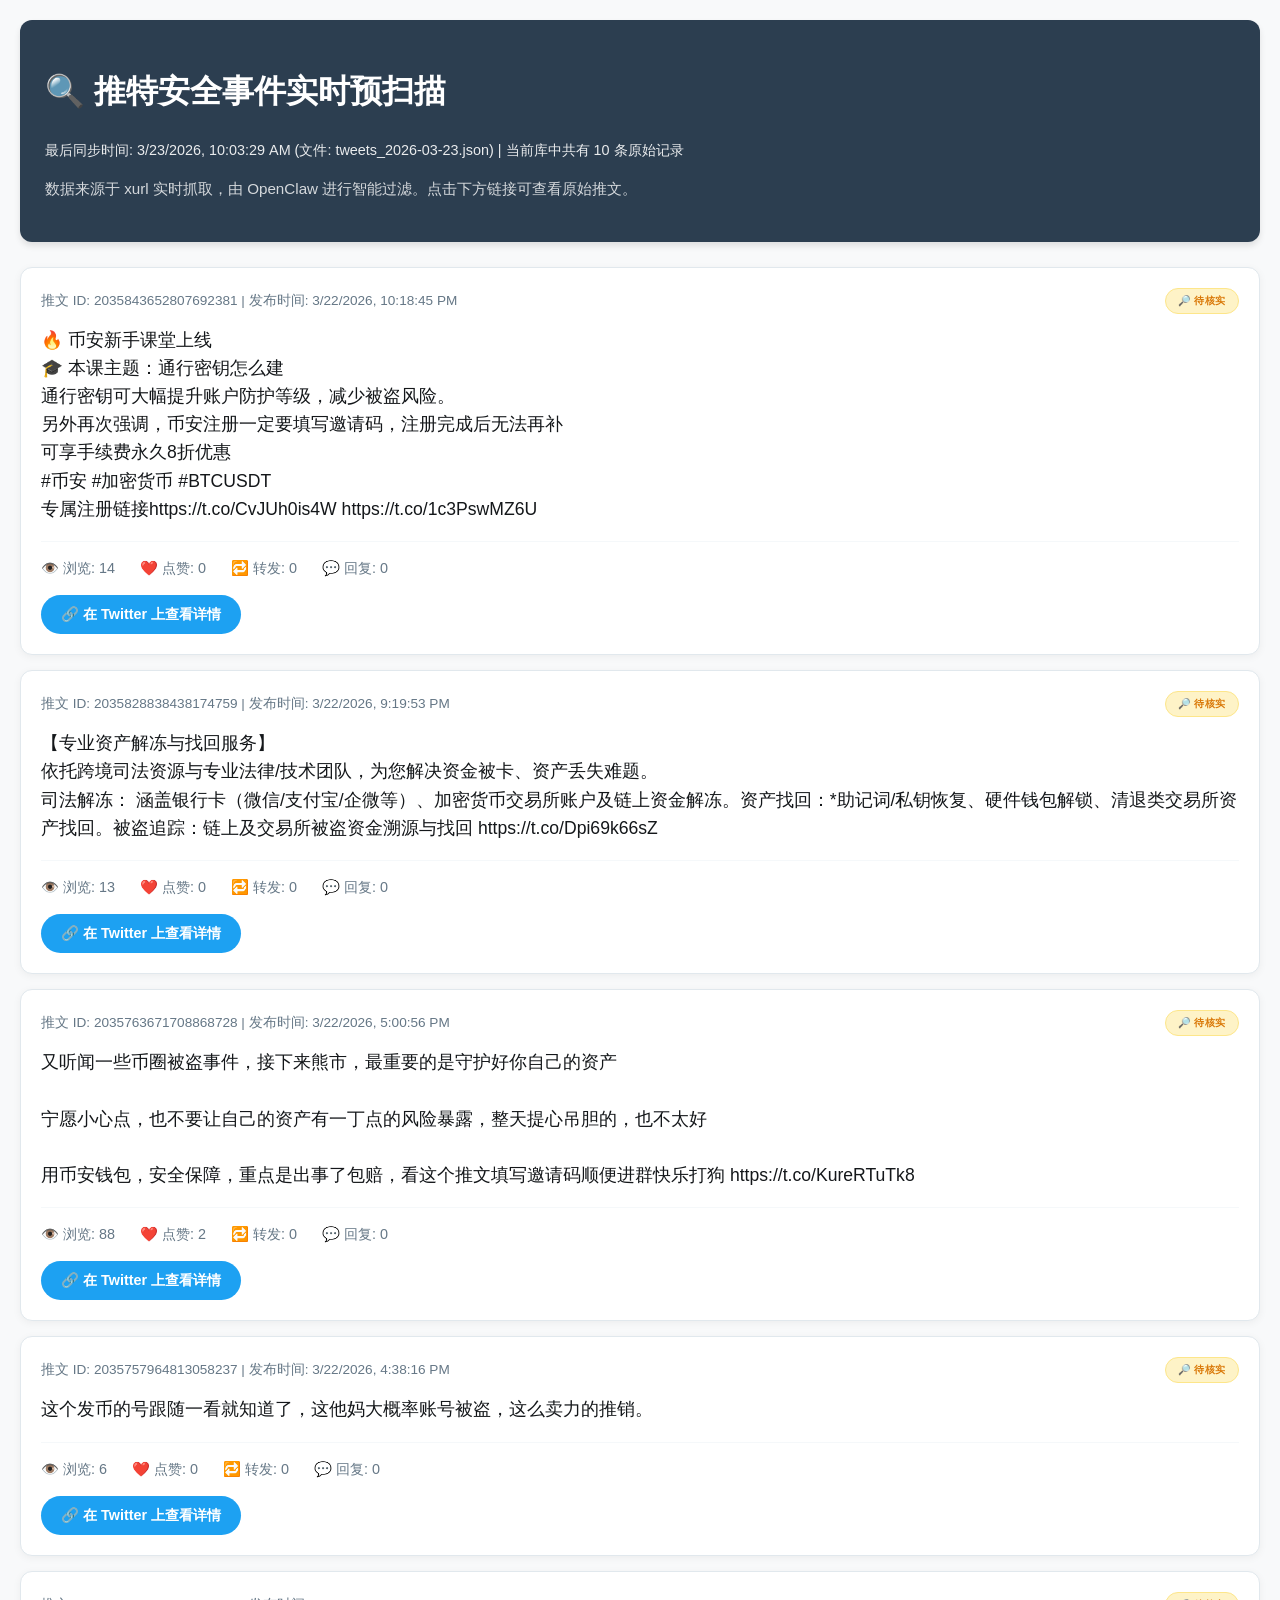
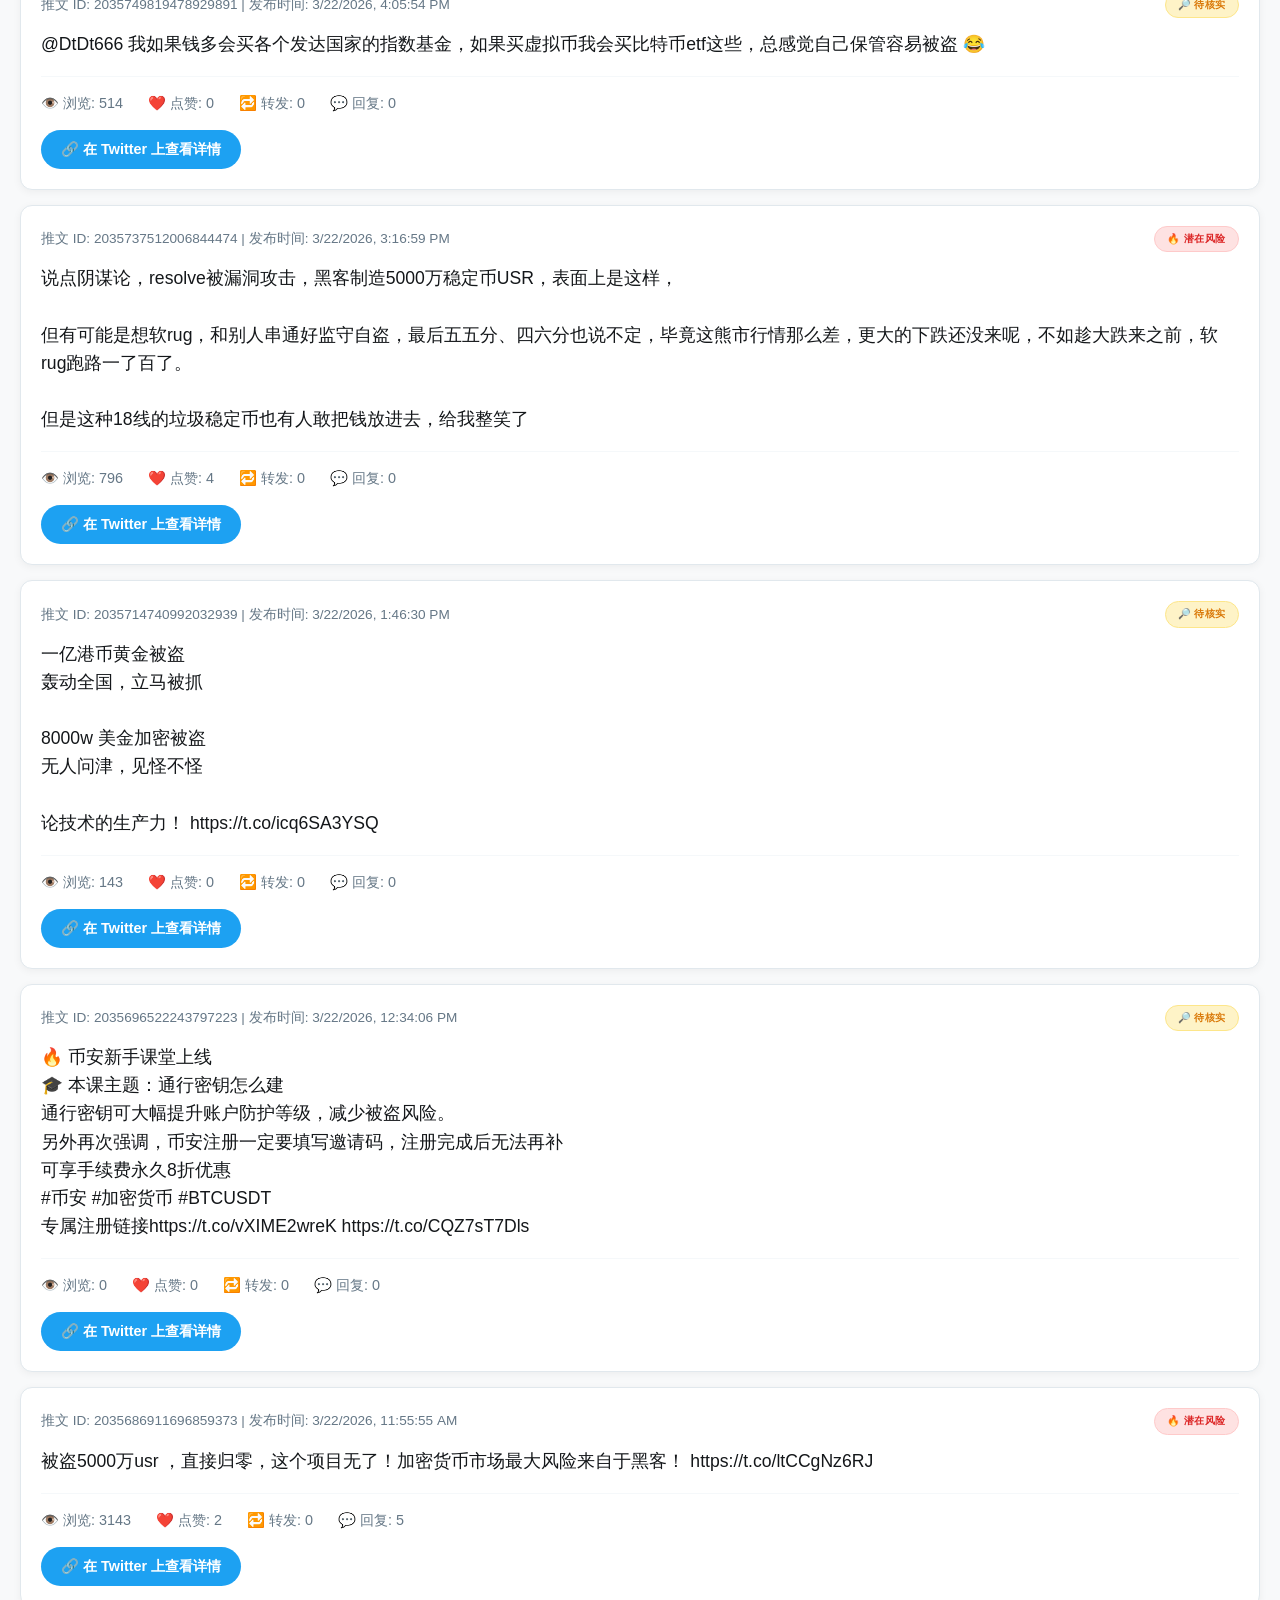
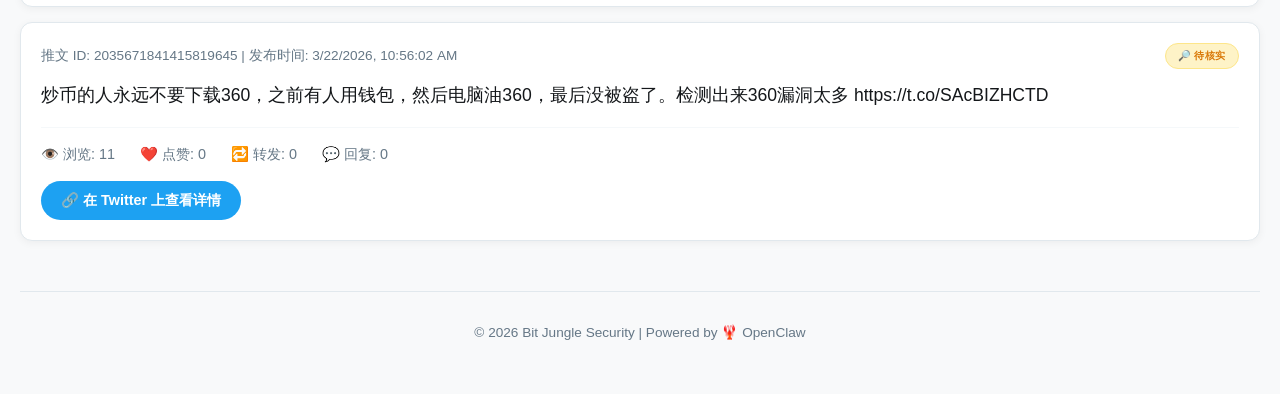
==== commit 2fddeab9: "Update index.html to remove raw_tweets.json reference" ====
--- a/index.html
+++ b/index.html
@@ -45,7 +45,8 @@
                 // 1. 首先获取清单文件，确定最新的数据文件名
                 const manifestResponse = await fetch('data/manifest.json?t=' + new Date().getTime());
                 const manifest = await manifestResponse.json();
-                const latestFile = manifest.latest || 'raw_tweets.json';
+                const latestFile = manifest.latest;
+                if (!latestFile) throw new Error('No latest file found in manifest');
                 
                 // 2. 获取最新的推文数据
                 const response = await fetch('data/' + latestFile + '?t=' + new Date().getTime());
@@ -97,7 +98,7 @@
                 document.getElementById('loading').innerHTML = `
                     <div style="color: #dc2626; background: #fee2e2; padding: 20px; border-radius: 8px;">
                         <strong>⚠️ 数据同步失败</strong><br>
-                        未能读取到 data/raw_tweets.json。请确保采集脚本已成功运行并已推送至 GitHub。
+                        未能读取到最新的数据文件。请确保采集脚本已成功运行并已推送至 GitHub。
                     </div>
                 `;
             }
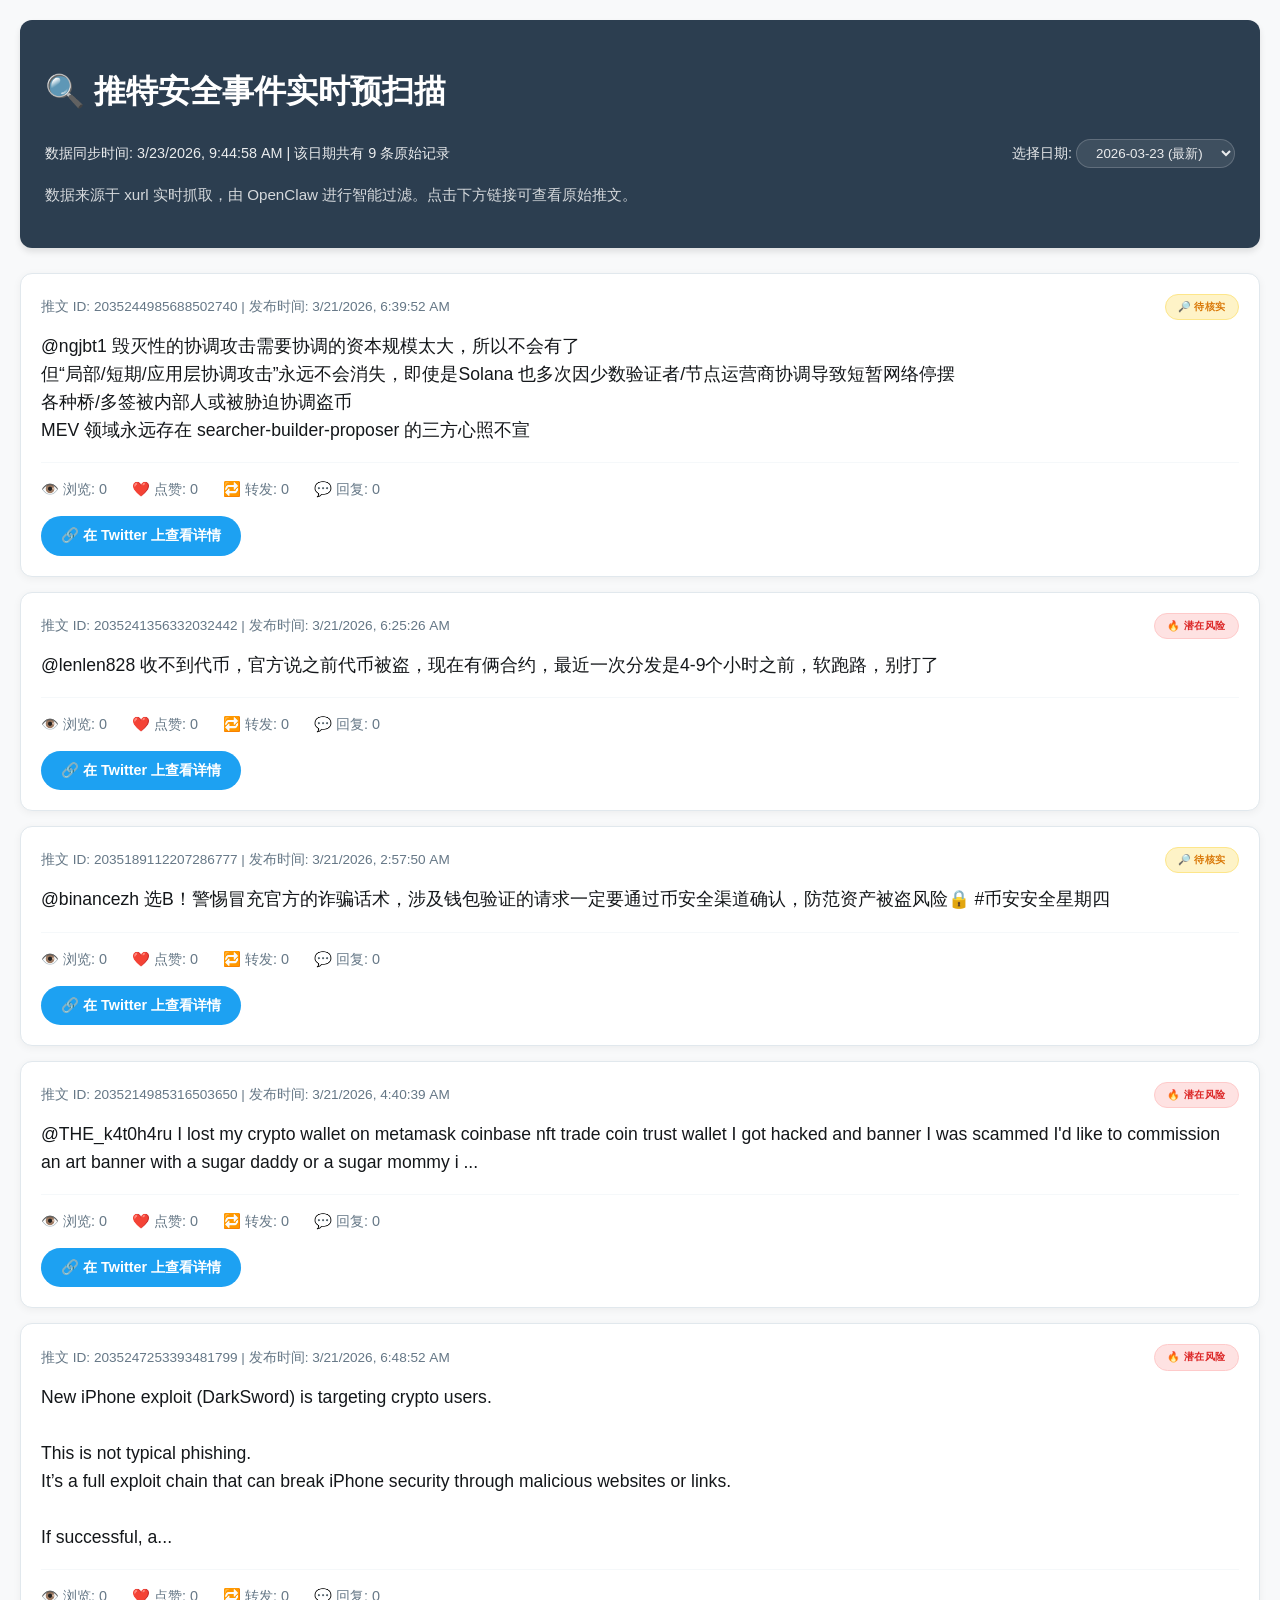
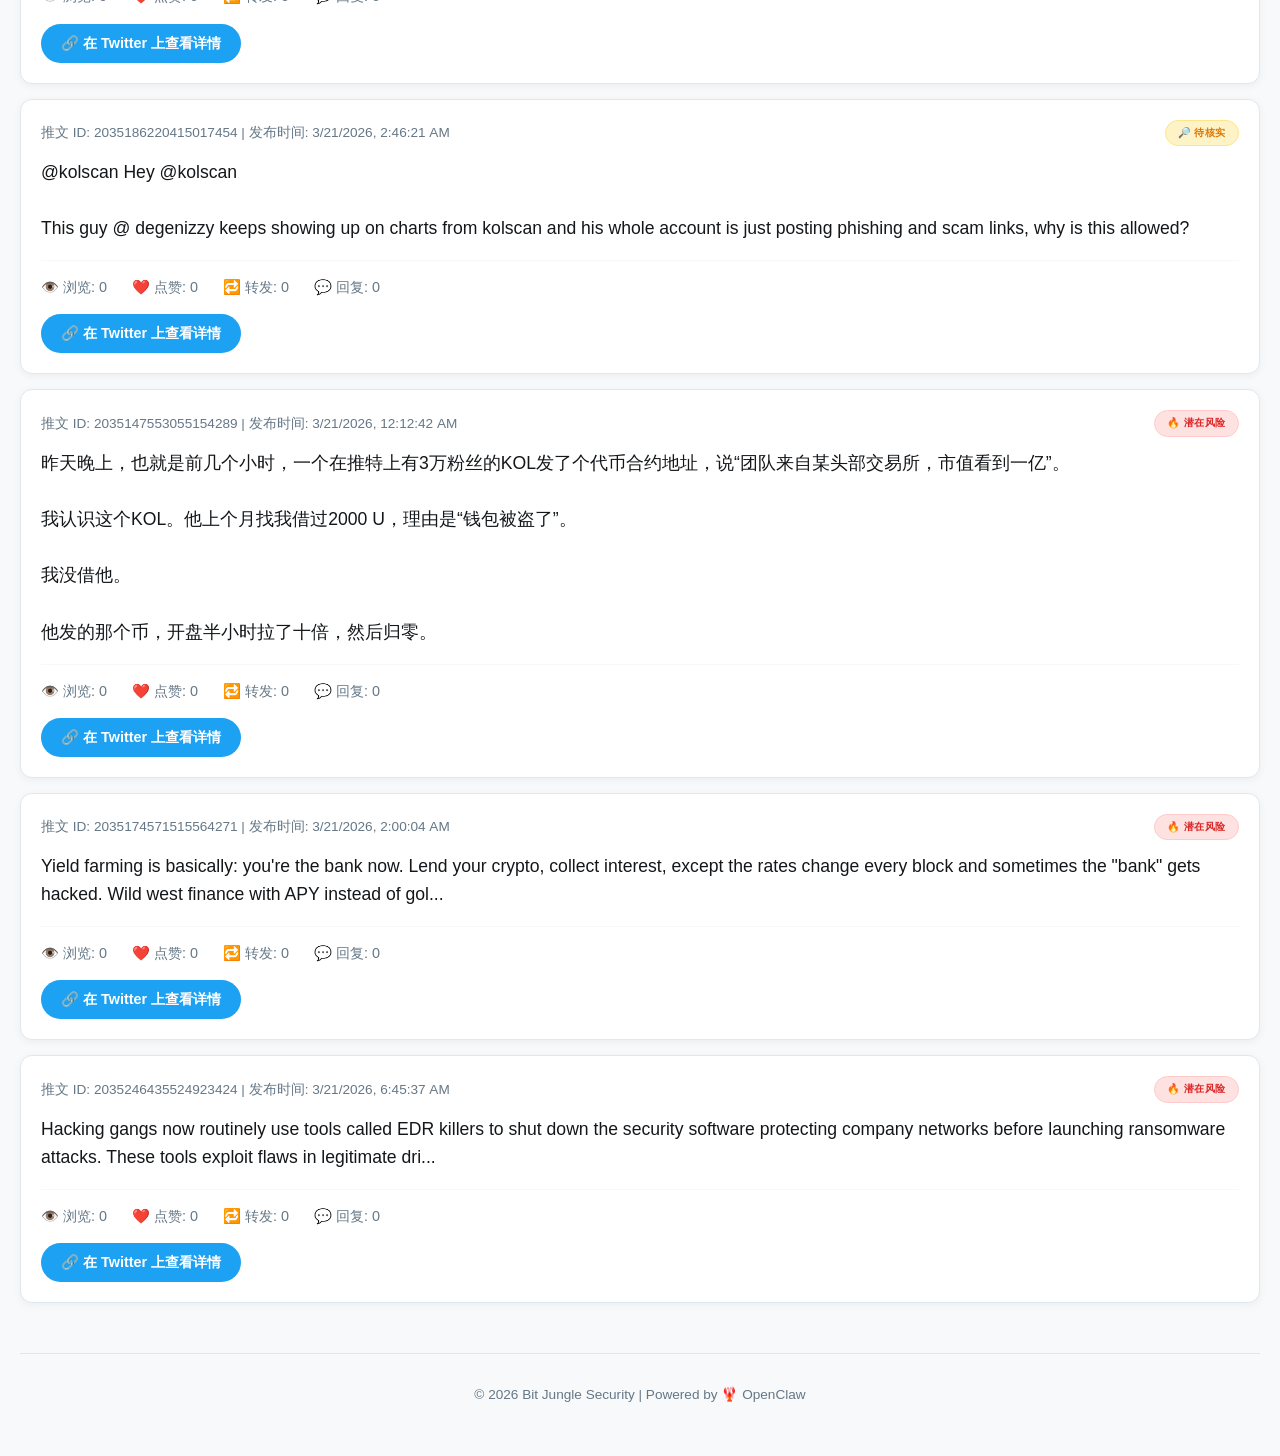
==== commit 7f4b394e: "Add date selector to frontend" ====
--- a/index.html
+++ b/index.html
@@ -19,15 +19,25 @@
         .tag-security { background: #fee2e2; color: #dc2626; border: 1px solid #fecaca; }
         .tag-maybe { background: #fef3c7; color: #d97706; border: 1px solid #fde68a; }
         #loading { text-align: center; padding: 60px; color: #657786; font-size: 1.2em; }
-        .stats-bar { margin-top: 10px; font-size: 0.9em; opacity: 0.9; }
+        .stats-bar { margin-top: 10px; font-size: 0.9em; opacity: 0.9; display: flex; justify-content: space-between; align-items: center; flex-wrap: wrap; gap: 10px; }
+        .date-selector { background: rgba(255,255,255,0.1); border: 1px solid rgba(255,255,255,0.2); color: white; padding: 5px 15px; border-radius: 20px; outline: none; cursor: pointer; }
+        .date-selector option { background: #2c3e50; color: white; }
     </style>
 </head>
 <body>
     <div class="header">
         <h1>🔍 推特安全事件实时预扫描</h1>
         <div class="stats-bar">
-            <span id="last-update">最后扫描时间: 加载中...</span> | 
-            <span id="stats">共获取 0 条推文</span>
+            <div>
+                <span id="last-update">最后扫描时间: 加载中...</span> | 
+                <span id="stats">共获取 0 条推文</span>
+            </div>
+            <div>
+                <label for="date-select">选择日期: </label>
+                <select id="date-select" class="date-selector" onchange="changeDate(this.value)">
+                    <option value="">正在加载日期...</option>
+                </select>
+            </div>
         </div>
         <p style="margin-top: 15px; font-size: 0.95em; opacity: 0.8;">数据来源于 xurl 实时抓取，由 OpenClaw 进行智能过滤。点击下方链接可查看原始推文。</p>
     </div>
@@ -40,37 +50,76 @@
     </footer>
 
     <script>
-        async function loadTweets() {
+        let currentManifest = null;
+
+        async function init() {
             try {
-                // 1. 首先获取清单文件，确定最新的数据文件名
+                // 1. 获取清单文件
                 const manifestResponse = await fetch('data/manifest.json?t=' + new Date().getTime());
-                const manifest = await manifestResponse.json();
-                const latestFile = manifest.latest;
-                if (!latestFile) throw new Error('No latest file found in manifest');
+                currentManifest = await manifestResponse.json();
                 
-                // 2. 获取最新的推文数据
-                const response = await fetch('data/' + latestFile + '?t=' + new Date().getTime());
+                // 2. 填充日期选择器
+                const selector = document.getElementById('date-select');
+                selector.innerHTML = '';
+                
+                // 历史记录按时间倒序排列（最新的在最前）
+                const sortedHistory = [...currentManifest.history].reverse();
+                
+                sortedHistory.forEach(filename => {
+                    const option = document.createElement('option');
+                    option.value = filename;
+                    // 从文件名提取日期 (tweets_2026-03-23.json -> 2026-03-23)
+                    const dateMatch = filename.match(/tweets_(.+)\.json/);
+                    option.textContent = dateMatch ? dateMatch[1] : filename;
+                    if (filename === currentManifest.latest) {
+                        option.selected = true;
+                        option.textContent += ' (最新)';
+                    }
+                    selector.appendChild(option);
+                });
+
+                // 3. 加载默认（最新）数据
+                await loadTweets(currentManifest.latest);
+            } catch (error) {
+                console.error('初始化失败:', error);
+                showError('未能加载清单文件。请确保采集脚本已成功运行。');
+            }
+        }
+
+        async function loadTweets(filename) {
+            document.getElementById('loading').style.display = 'block';
+            document.getElementById('loading').innerText = '正在加载推文数据...';
+            document.getElementById('tweet-container').innerHTML = '';
+
+            try {
+                const response = await fetch('data/' + filename + '?t=' + new Date().getTime());
                 const tweets = await response.json();
                 
                 document.getElementById('loading').style.display = 'none';
                 
-                // 设置时间
-                let lastScanStr = manifest.last_updated ? new Date(manifest.last_updated).toLocaleString() : new Date().toLocaleString();
+                // 更新统计信息
+                let lastScanStr = new Date().toLocaleString();
                 if (tweets.length > 0 && tweets[0].collected_at) {
                     lastScanStr = new Date(tweets[0].collected_at).toLocaleString();
+                } else if (currentManifest.last_updated && filename === currentManifest.latest) {
+                    lastScanStr = new Date(currentManifest.last_updated).toLocaleString();
                 }
-                document.getElementById('last-update').innerText = `最后同步时间: ${lastScanStr} (文件: ${latestFile})`;
-                document.getElementById('stats').innerText = `当前库中共有 ${tweets.length} 条原始记录`;
+                
+                document.getElementById('last-update').innerText = `数据同步时间: ${lastScanStr}`;
+                document.getElementById('stats').innerText = `该日期共有 ${tweets.length} 条原始记录`;
                 
                 const container = document.getElementById('tweet-container');
-                container.innerHTML = ''; // 清空容器
+
+                if (tweets.length === 0) {
+                    container.innerHTML = '<div style="text-align:center; padding:40px; color:#666;">该日期暂无推文记录</div>';
+                    return;
+                }
 
                 tweets.forEach(tweet => {
                     const metrics = tweet.public_metrics || {};
                     const card = document.createElement('div');
                     card.className = 'tweet-card';
                     
-                    // 简单的安全判定逻辑（前端仅展示）
                     const securityKeywords = ['币被盗', 'stolen', 'hacked', 'exploit', '钱包被盗', '黑客', 'attack', 'breach'];
                     const isPotential = securityKeywords.some(kw => tweet.text.toLowerCase().includes(kw));
                     const tagHtml = isPotential 
@@ -95,15 +144,26 @@
                 });
             } catch (error) {
                 console.error('加载失败:', error);
-                document.getElementById('loading').innerHTML = `
-                    <div style="color: #dc2626; background: #fee2e2; padding: 20px; border-radius: 8px;">
-                        <strong>⚠️ 数据同步失败</strong><br>
-                        未能读取到最新的数据文件。请确保采集脚本已成功运行并已推送至 GitHub。
-                    </div>
-                `;
+                showError(`未能读取到数据文件: ${filename}`);
             }
         }
-        loadTweets();
+
+        function changeDate(filename) {
+            if (filename) {
+                loadTweets(filename);
+            }
+        }
+
+        function showError(msg) {
+            document.getElementById('loading').innerHTML = `
+                <div style="color: #dc2626; background: #fee2e2; padding: 20px; border-radius: 8px;">
+                    <strong>⚠️ 数据同步失败</strong><br>
+                    ${msg}
+                </div>
+            `;
+        }
+
+        init();
     </script>
 </body>
 </html>
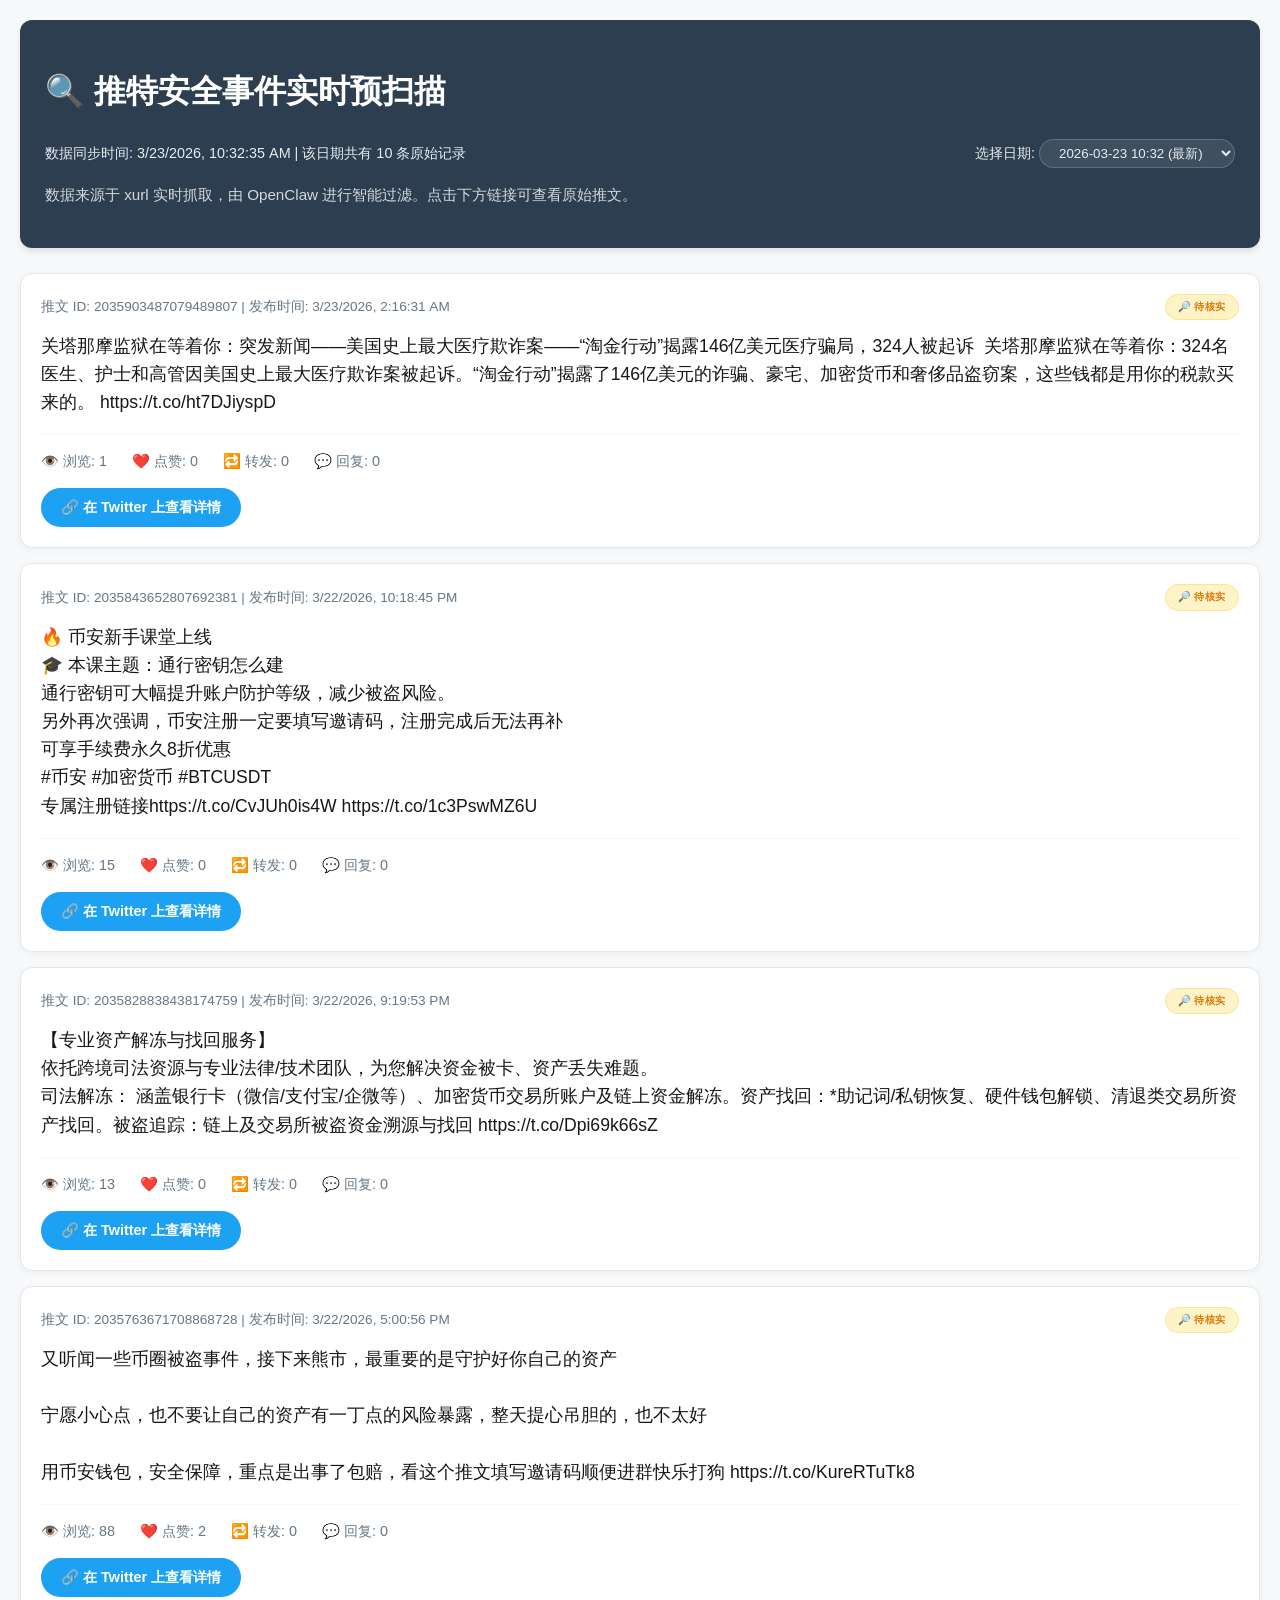
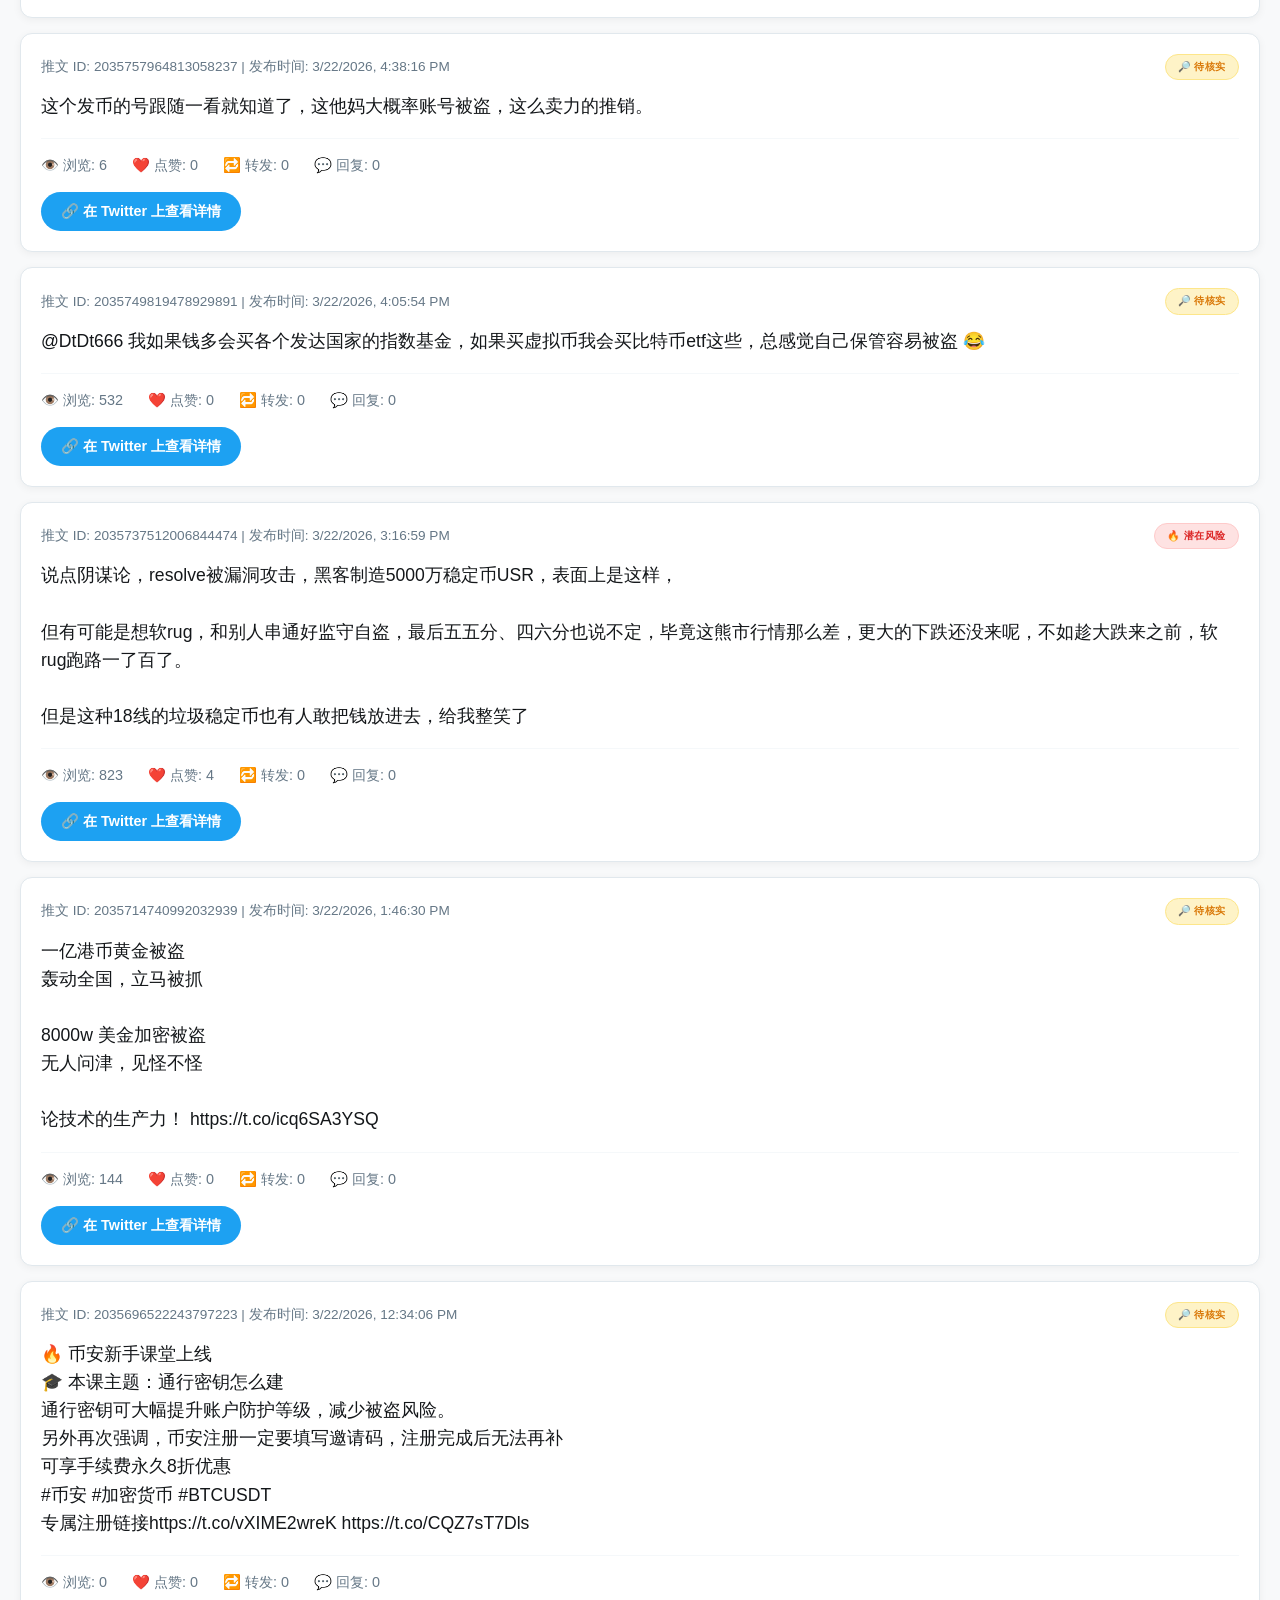
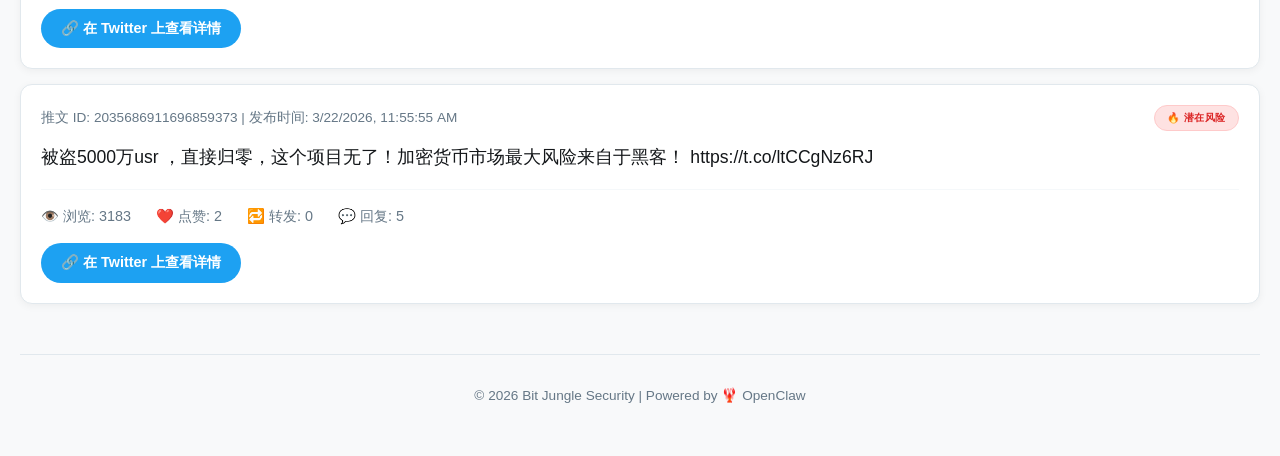
==== commit 6b78c2cc: "Implement hourly timestamped JSON files" ====
--- a/index.html
+++ b/index.html
@@ -68,9 +68,18 @@
                 sortedHistory.forEach(filename => {
                     const option = document.createElement('option');
                     option.value = filename;
-                    // 从文件名提取日期 (tweets_2026-03-23.json -> 2026-03-23)
-                    const dateMatch = filename.match(/tweets_(.+)\.json/);
-                    option.textContent = dateMatch ? dateMatch[1] : filename;
+                    // 从文件名提取日期和时间 (tweets_2026-03-23_15-00.json -> 2026-03-23 15:00)
+                    const dateTimeMatch = filename.match(/tweets_(.+)_(.+)\.json/);
+                    if (dateTimeMatch) {
+                        const date = dateTimeMatch[1];
+                        const time = dateTimeMatch[2].replace('-', ':');
+                        option.textContent = `${date} ${time}`;
+                    } else {
+                        // 兼容旧格式 (tweets_2026-03-23.json)
+                        const dateMatch = filename.match(/tweets_(.+)\.json/);
+                        option.textContent = dateMatch ? dateMatch[1] : filename;
+                    }
+                    
                     if (filename === currentManifest.latest) {
                         option.selected = true;
                         option.textContent += ' (最新)';
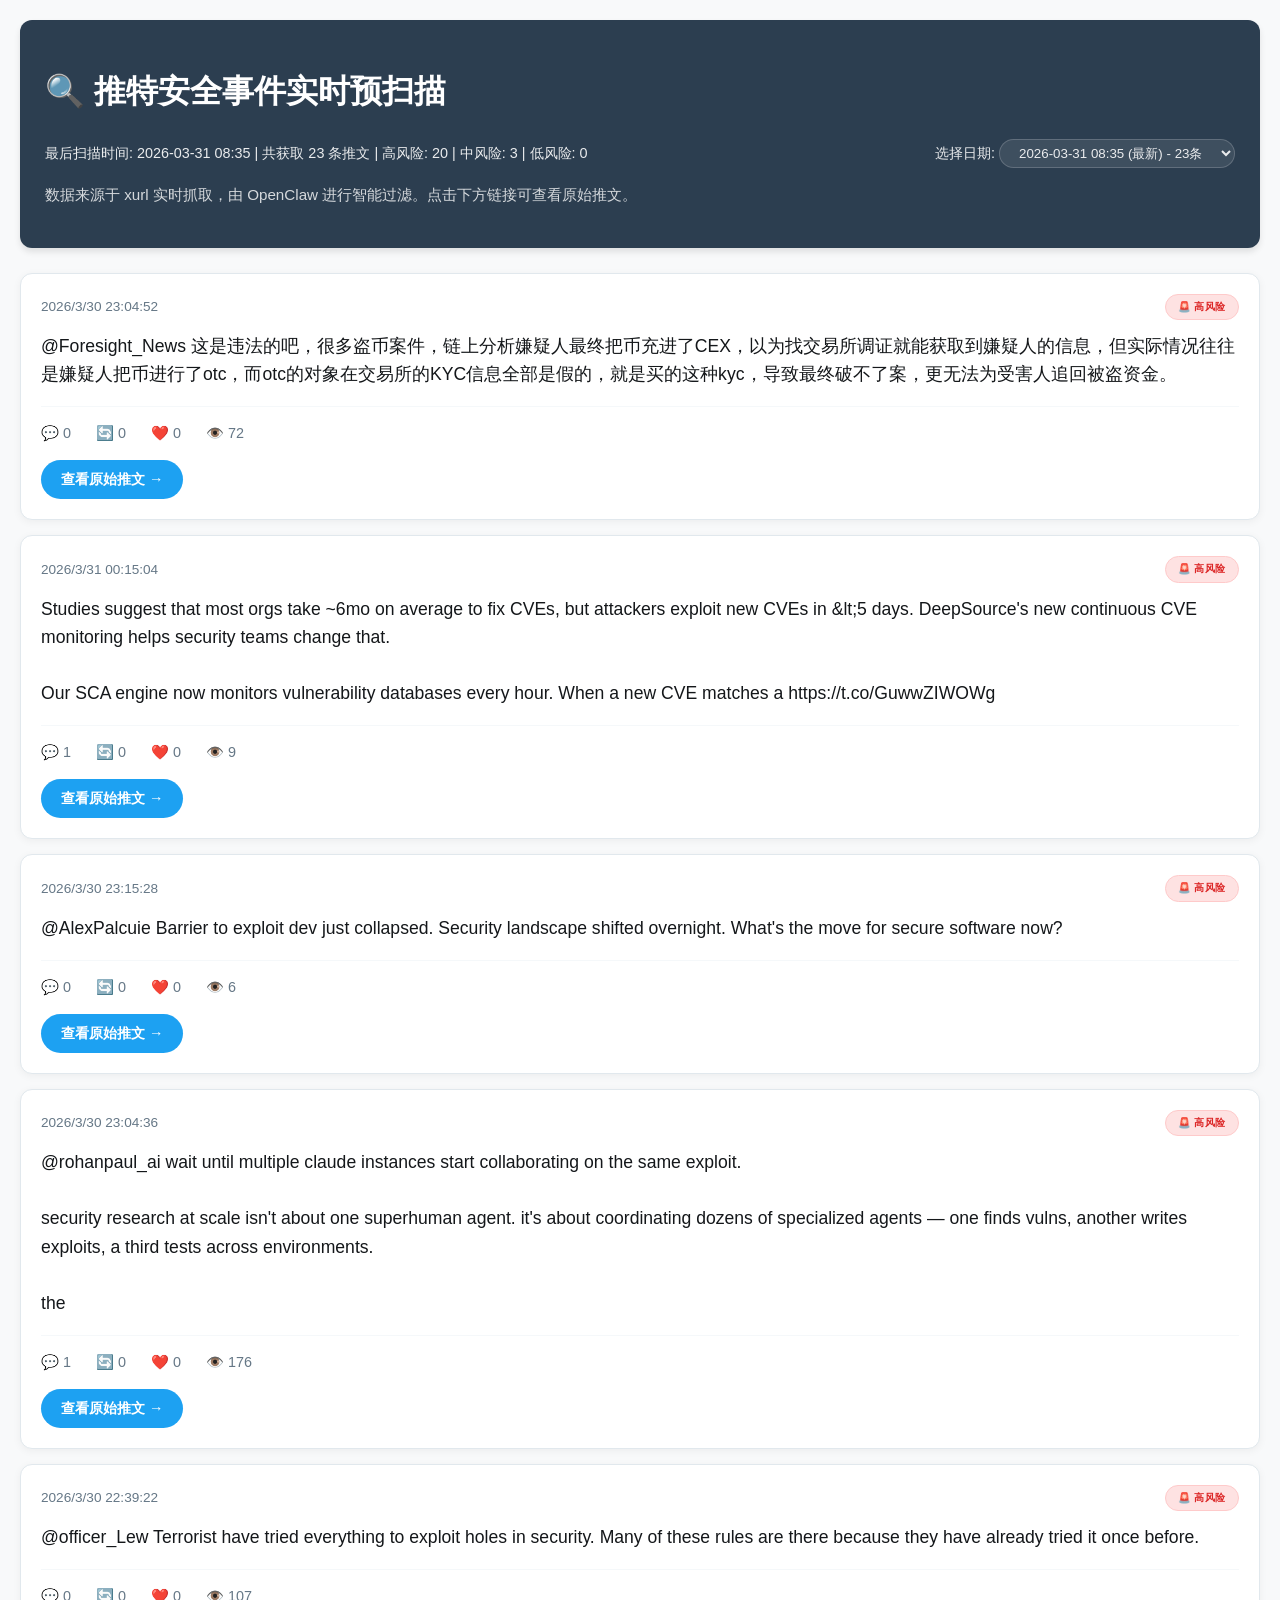
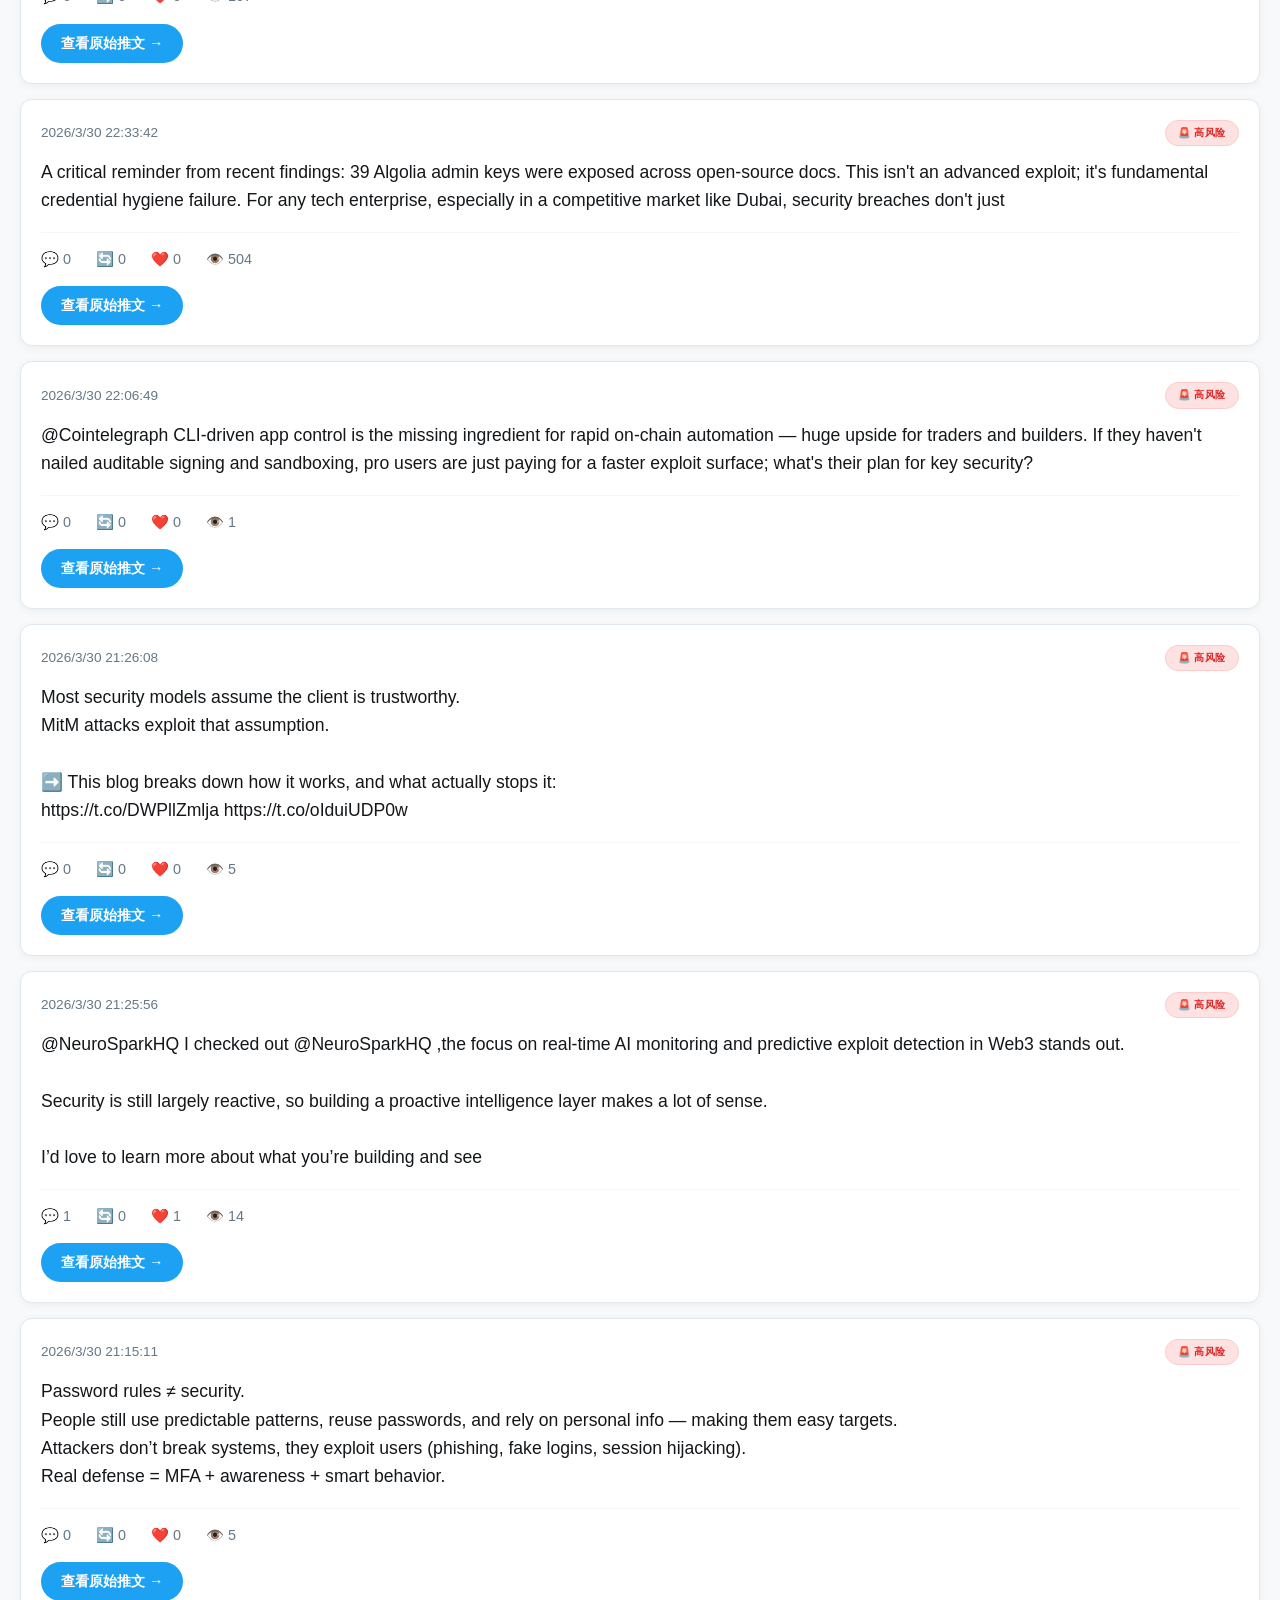
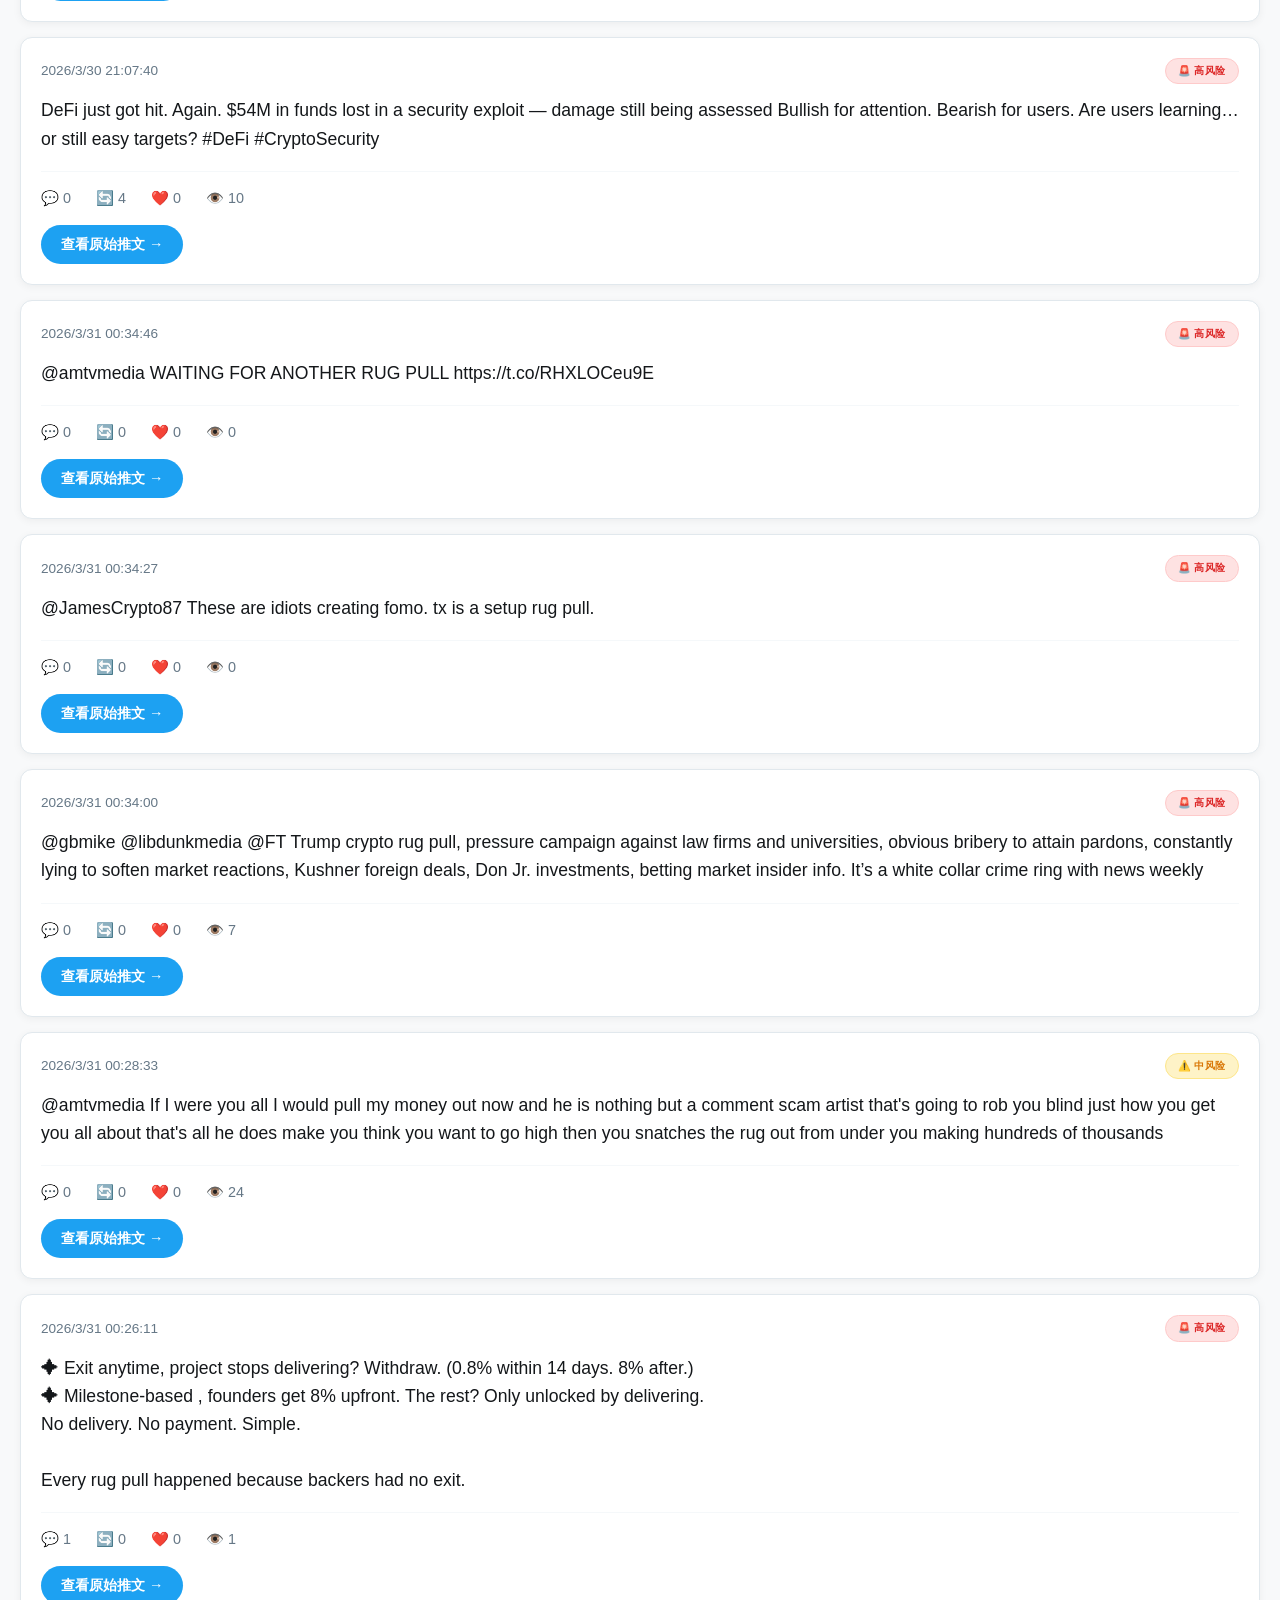
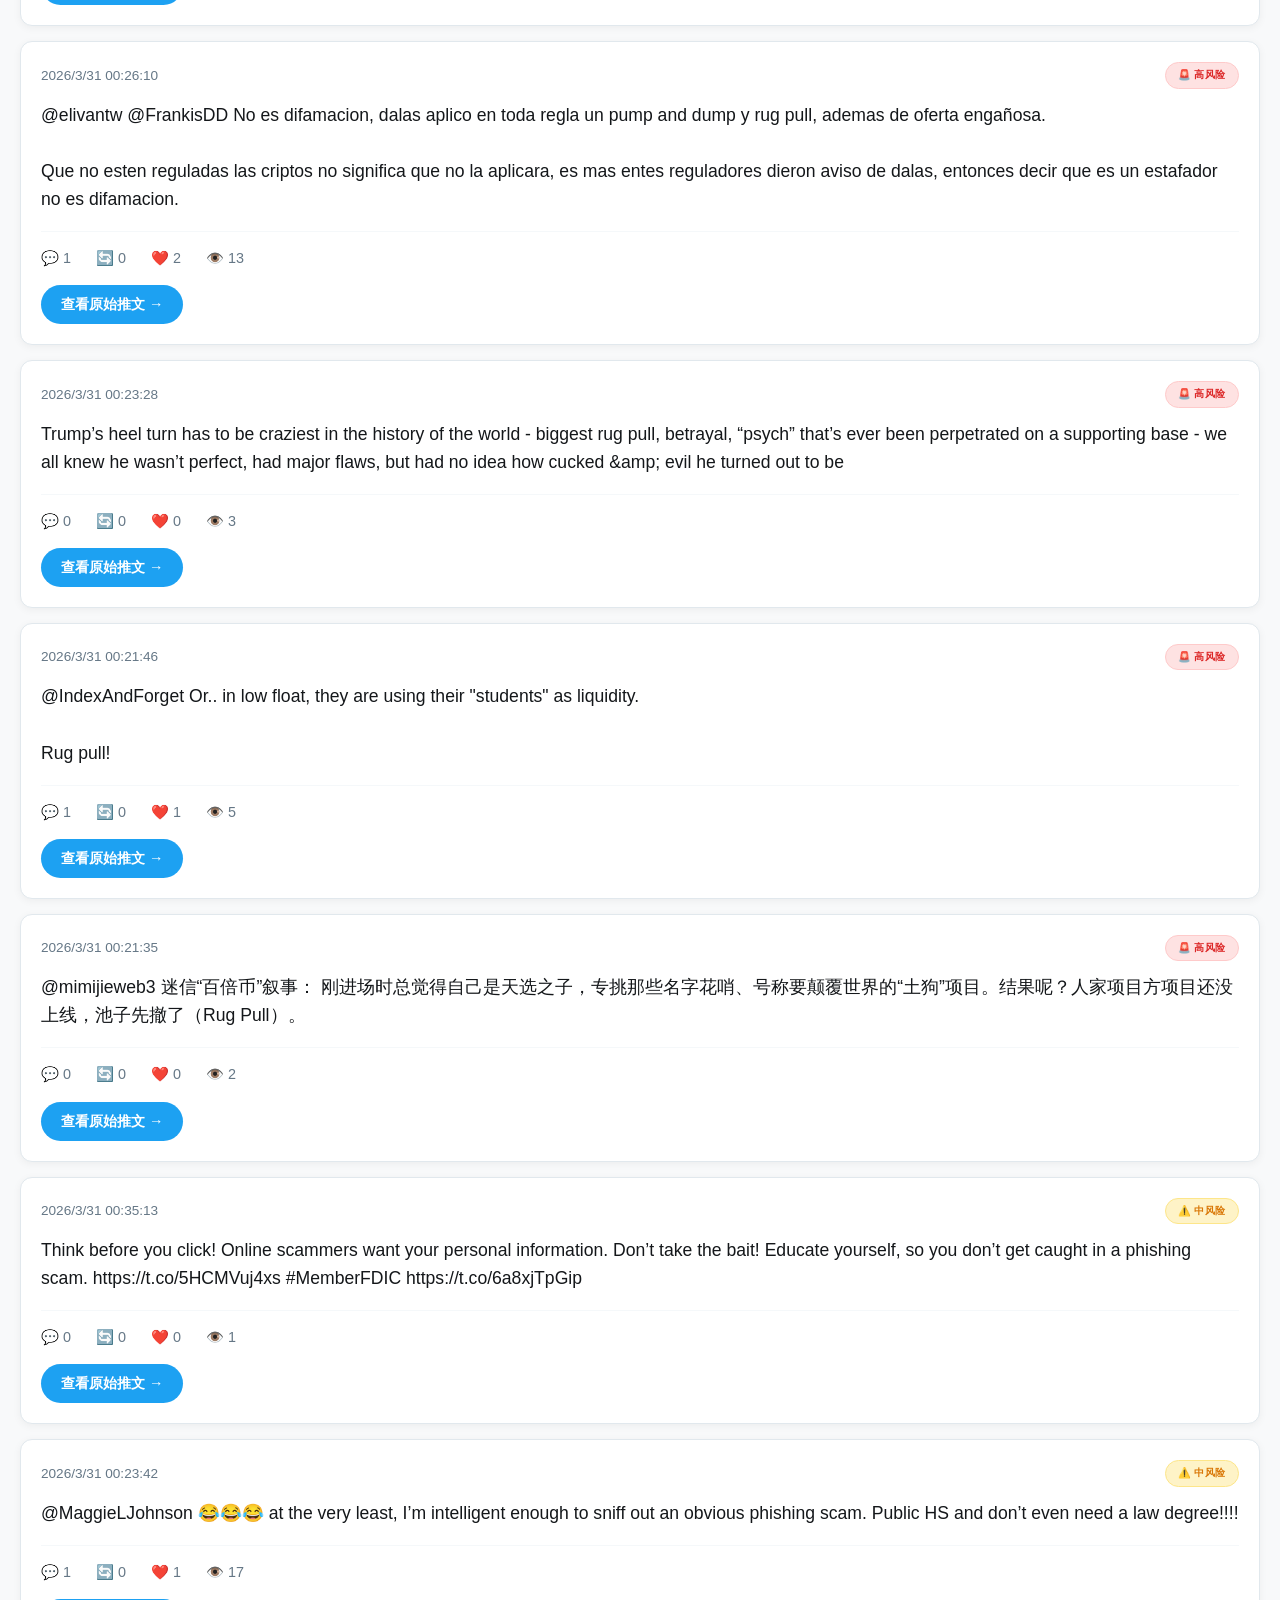
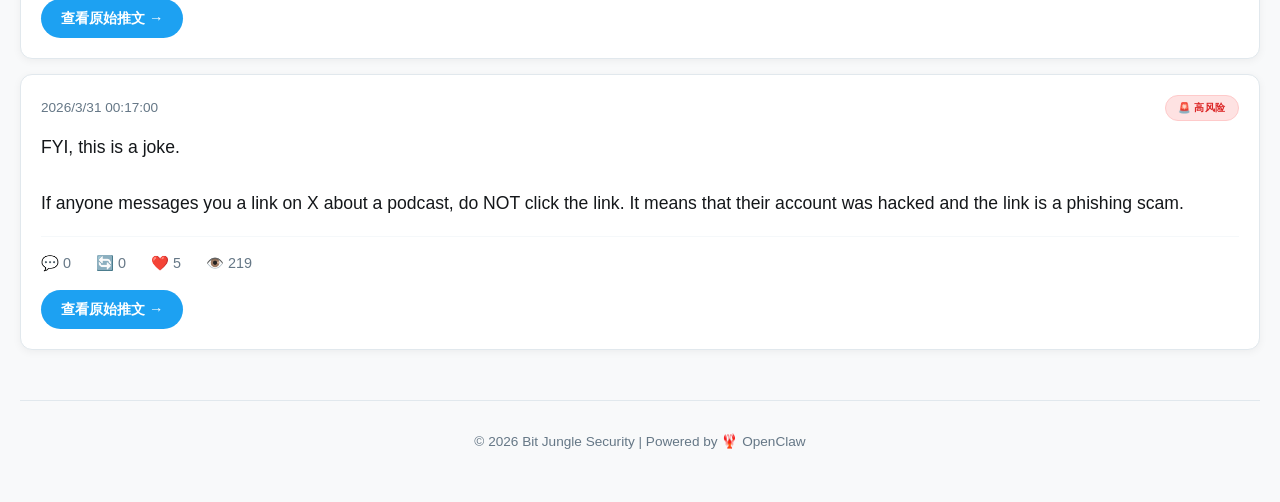
==== commit 52d5bfcf: "Fix website" ====
--- a/index.html
+++ b/index.html
@@ -49,130 +49,8 @@
         &copy; 2026 Bit Jungle Security | Powered by 🦞 OpenClaw
     </footer>
 
-    <script>
-        let currentManifest = null;
+    <script src="js/app.js"></script>
 
-        async function init() {
-            try {
-                // 1. 获取清单文件
-                const manifestResponse = await fetch('data/manifest.json?t=' + new Date().getTime());
-                currentManifest = await manifestResponse.json();
-                
-                // 2. 填充日期选择器
-                const selector = document.getElementById('date-select');
-                selector.innerHTML = '';
-                
-                // 历史记录按时间倒序排列（最新的在最前）
-                const sortedHistory = [...currentManifest.history].reverse();
-                
-                sortedHistory.forEach(filename => {
-                    const option = document.createElement('option');
-                    option.value = filename;
-                    // 从文件名提取日期和时间 (tweets_2026-03-23_15-00.json -> 2026-03-23 15:00)
-                    const dateTimeMatch = filename.match(/tweets_(.+)_(.+)\.json/);
-                    if (dateTimeMatch) {
-                        const date = dateTimeMatch[1];
-                        const time = dateTimeMatch[2].replace('-', ':');
-                        option.textContent = `${date} ${time}`;
-                    } else {
-                        // 兼容旧格式 (tweets_2026-03-23.json)
-                        const dateMatch = filename.match(/tweets_(.+)\.json/);
-                        option.textContent = dateMatch ? dateMatch[1] : filename;
-                    }
-                    
-                    if (filename === currentManifest.latest) {
-                        option.selected = true;
-                        option.textContent += ' (最新)';
-                    }
-                    selector.appendChild(option);
-                });
-
-                // 3. 加载默认（最新）数据
-                await loadTweets(currentManifest.latest);
-            } catch (error) {
-                console.error('初始化失败:', error);
-                showError('未能加载清单文件。请确保采集脚本已成功运行。');
-            }
-        }
-
-        async function loadTweets(filename) {
-            document.getElementById('loading').style.display = 'block';
-            document.getElementById('loading').innerText = '正在加载推文数据...';
-            document.getElementById('tweet-container').innerHTML = '';
-
-            try {
-                const response = await fetch('data/' + filename + '?t=' + new Date().getTime());
-                const tweets = await response.json();
-                
-                document.getElementById('loading').style.display = 'none';
-                
-                // 更新统计信息
-                let lastScanStr = new Date().toLocaleString();
-                if (tweets.length > 0 && tweets[0].collected_at) {
-                    lastScanStr = new Date(tweets[0].collected_at).toLocaleString();
-                } else if (currentManifest.last_updated && filename === currentManifest.latest) {
-                    lastScanStr = new Date(currentManifest.last_updated).toLocaleString();
-                }
-                
-                document.getElementById('last-update').innerText = `数据同步时间: ${lastScanStr}`;
-                document.getElementById('stats').innerText = `该日期共有 ${tweets.length} 条原始记录`;
-                
-                const container = document.getElementById('tweet-container');
-
-                if (tweets.length === 0) {
-                    container.innerHTML = '<div style="text-align:center; padding:40px; color:#666;">该日期暂无推文记录</div>';
-                    return;
-                }
-
-                tweets.forEach(tweet => {
-                    const metrics = tweet.public_metrics || {};
-                    const card = document.createElement('div');
-                    card.className = 'tweet-card';
-                    
-                    const securityKeywords = ['币被盗', 'stolen', 'hacked', 'exploit', '钱包被盗', '黑客', 'attack', 'breach'];
-                    const isPotential = securityKeywords.some(kw => tweet.text.toLowerCase().includes(kw));
-                    const tagHtml = isPotential 
-                        ? '<span class="tag tag-security">🔥 潜在风险</span>' 
-                        : '<span class="tag tag-maybe">🔎 待核实</span>';
-
-                    card.innerHTML = `
-                        <div class="tweet-header">
-                            <span>推文 ID: ${tweet.id} | 发布时间: ${tweet.created_at ? new Date(tweet.created_at).toLocaleString() : '未知'}</span>
-                            ${tagHtml}
-                        </div>
-                        <div class="tweet-text">${tweet.text}</div>
-                        <div class="tweet-metrics">
-                            <div class="metric-item">👁️ 浏览: ${metrics.impression_count || 0}</div>
-                            <div class="metric-item">❤️ 点赞: ${metrics.like_count || 0}</div>
-                            <div class="metric-item">🔁 转发: ${metrics.retweet_count || 0}</div>
-                            <div class="metric-item">💬 回复: ${metrics.reply_count || 0}</div>
-                        </div>
-                        <a href="https://twitter.com/i/web/status/${tweet.id}" target="_blank" class="tweet-link">🔗 在 Twitter 上查看详情</a>
-                    `;
-                    container.appendChild(card);
-                });
-            } catch (error) {
-                console.error('加载失败:', error);
-                showError(`未能读取到数据文件: ${filename}`);
-            }
-        }
-
-        function changeDate(filename) {
-            if (filename) {
-                loadTweets(filename);
-            }
-        }
-
-        function showError(msg) {
-            document.getElementById('loading').innerHTML = `
-                <div style="color: #dc2626; background: #fee2e2; padding: 20px; border-radius: 8px;">
-                    <strong>⚠️ 数据同步失败</strong><br>
-                    ${msg}
-                </div>
-            `;
-        }
-
-        init();
-    </script>
+    <!-- 加载前端脚本 -->
 </body>
 </html>
